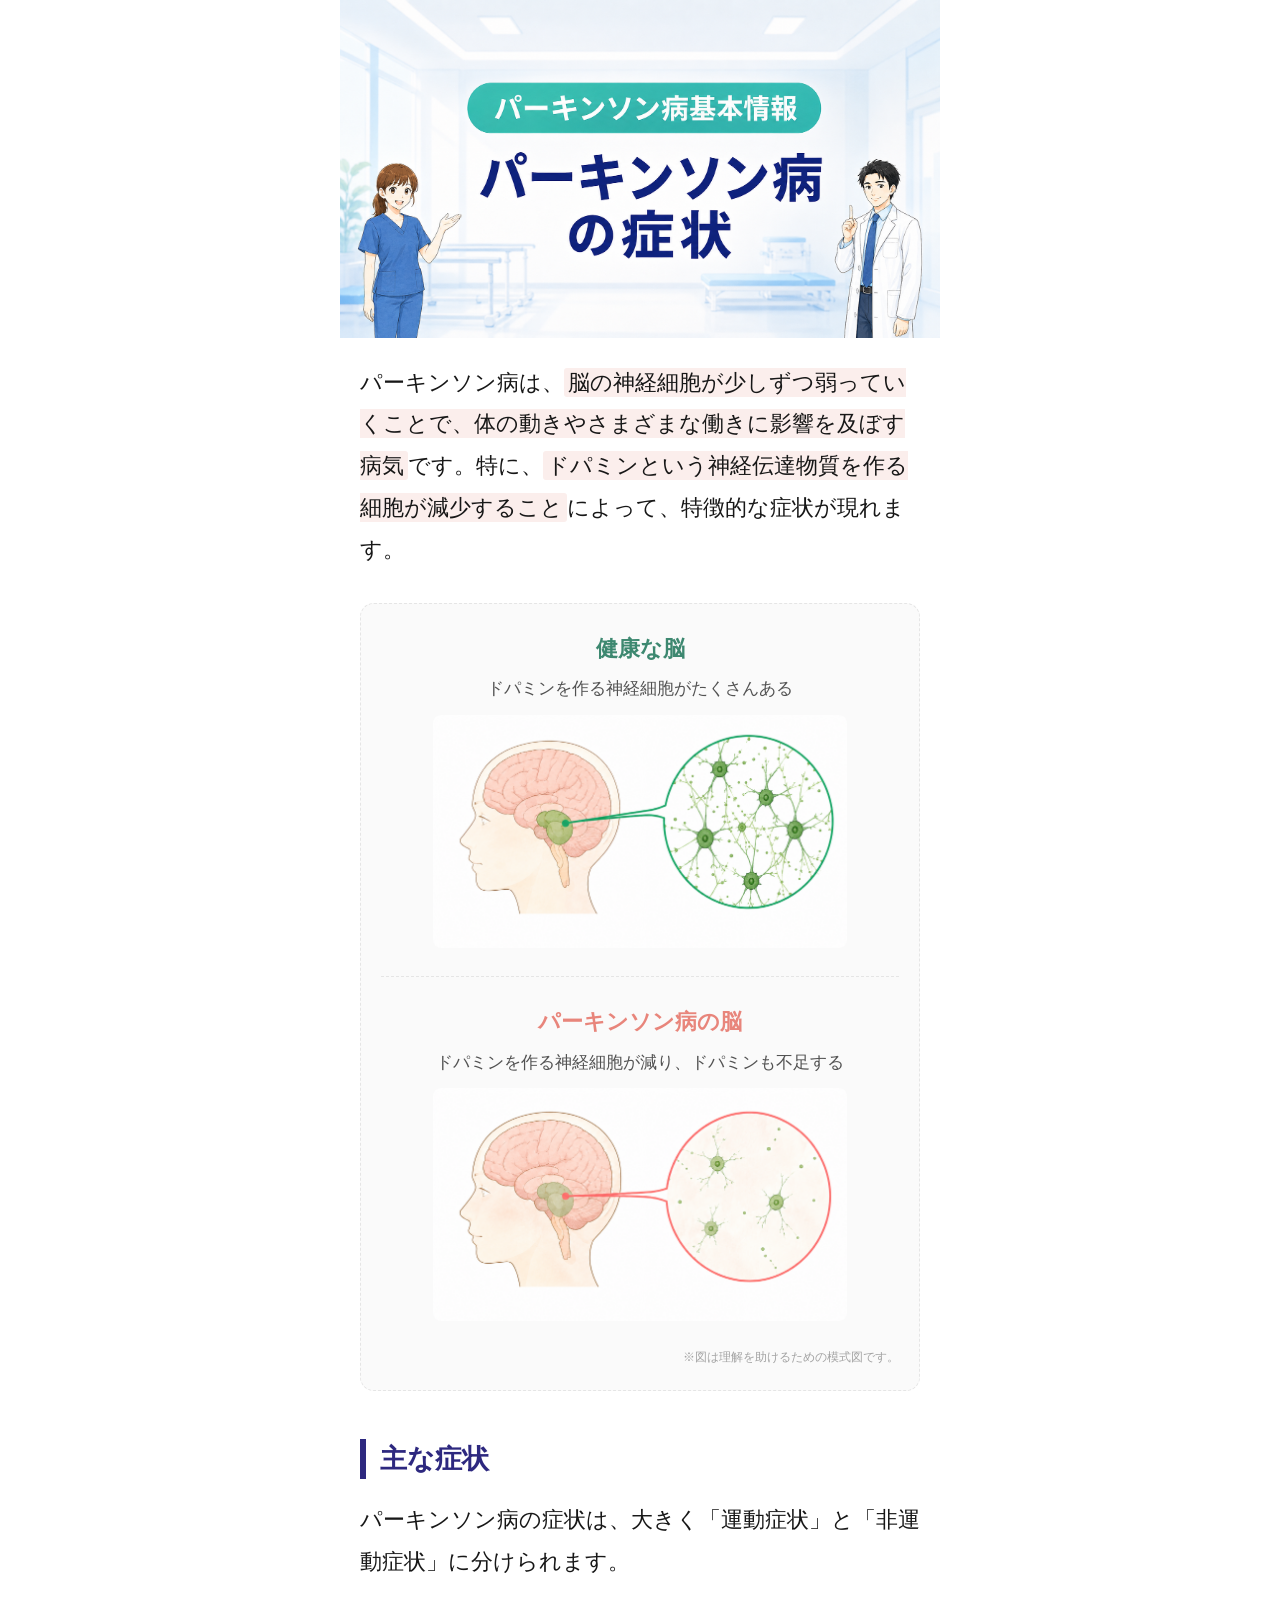
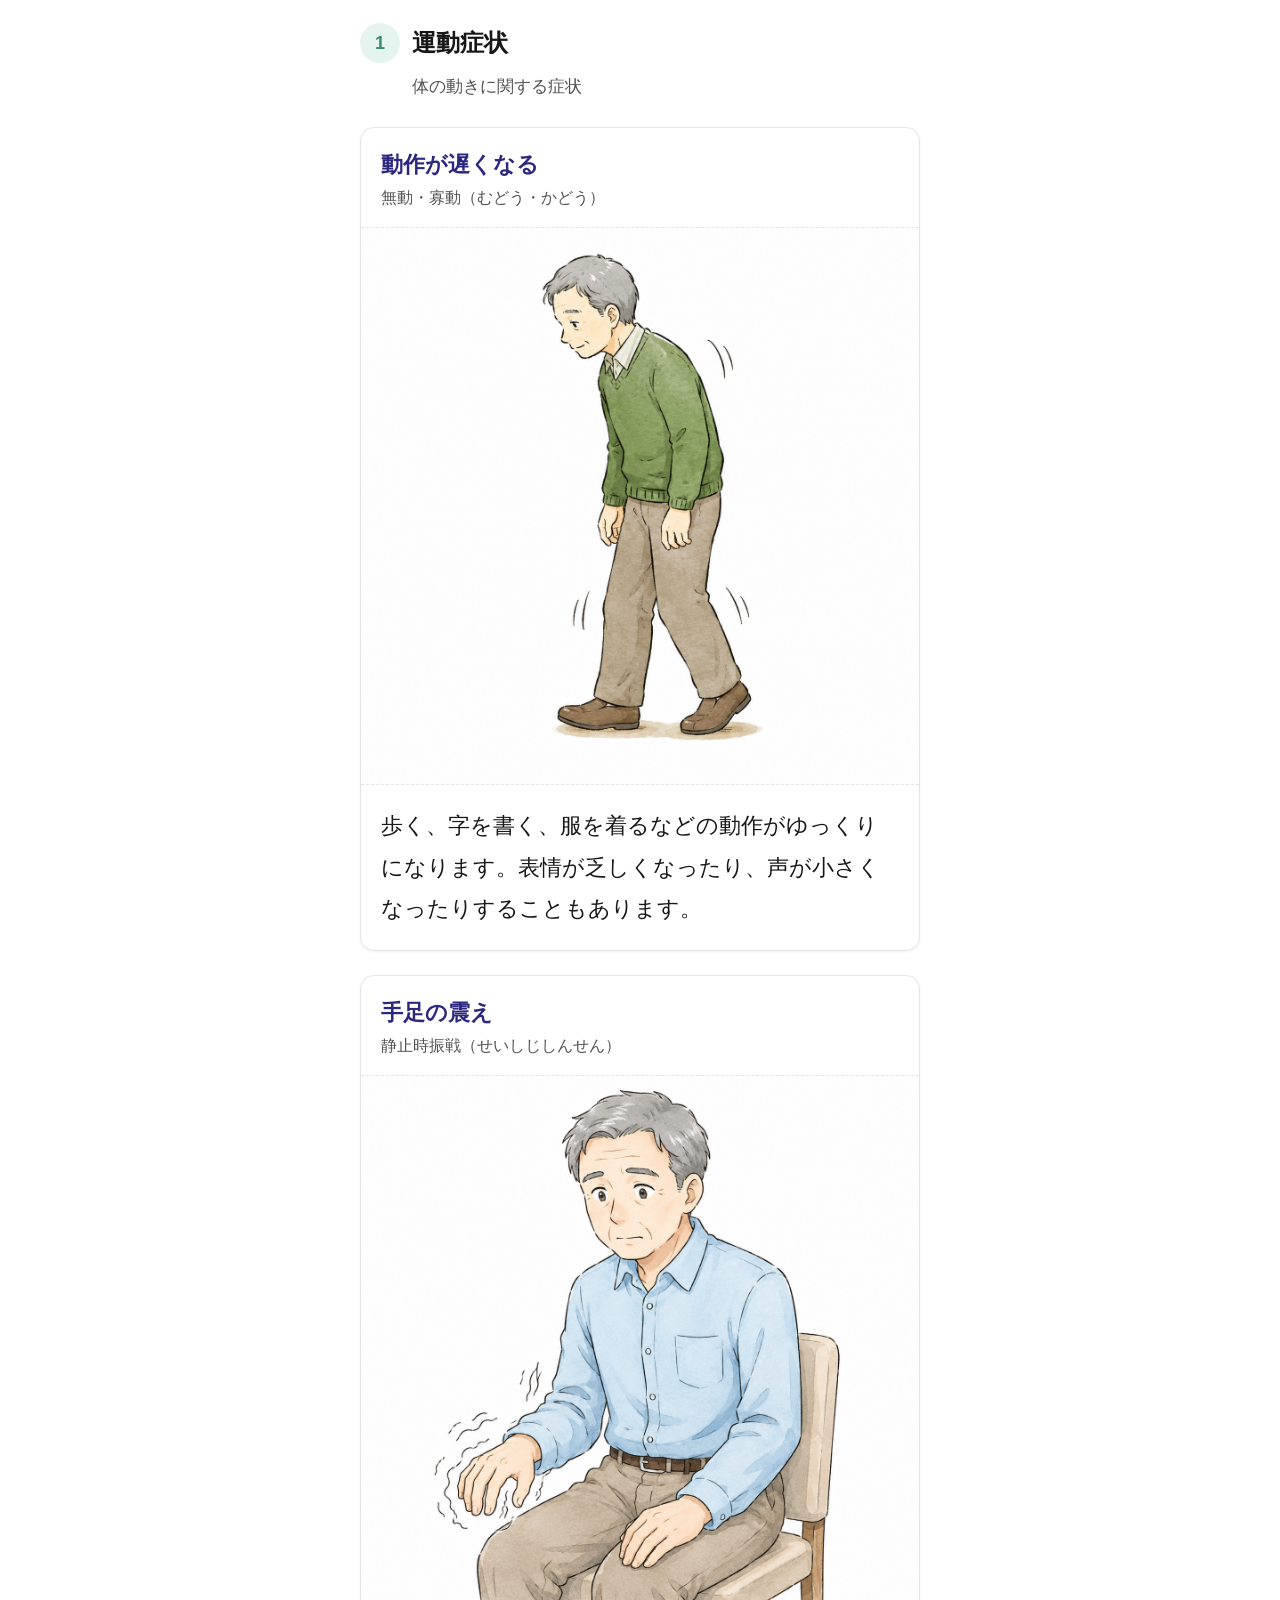
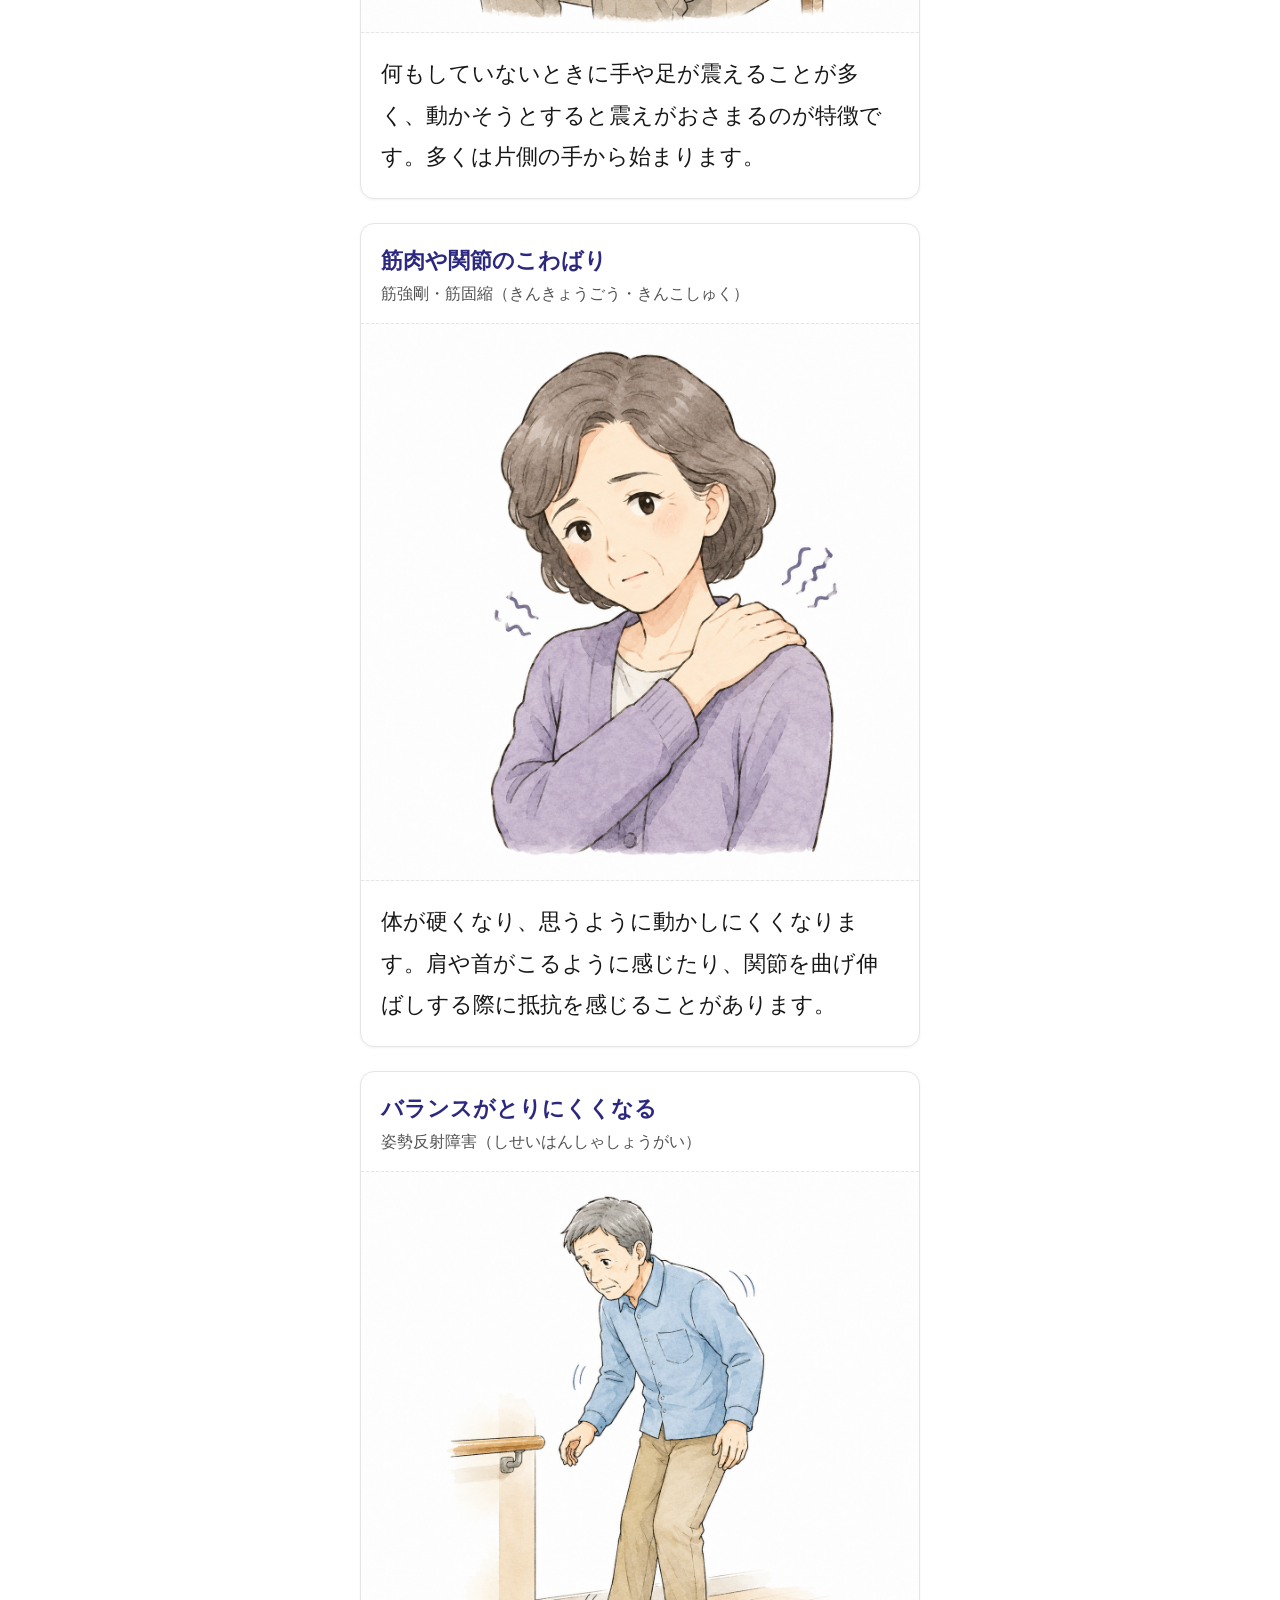
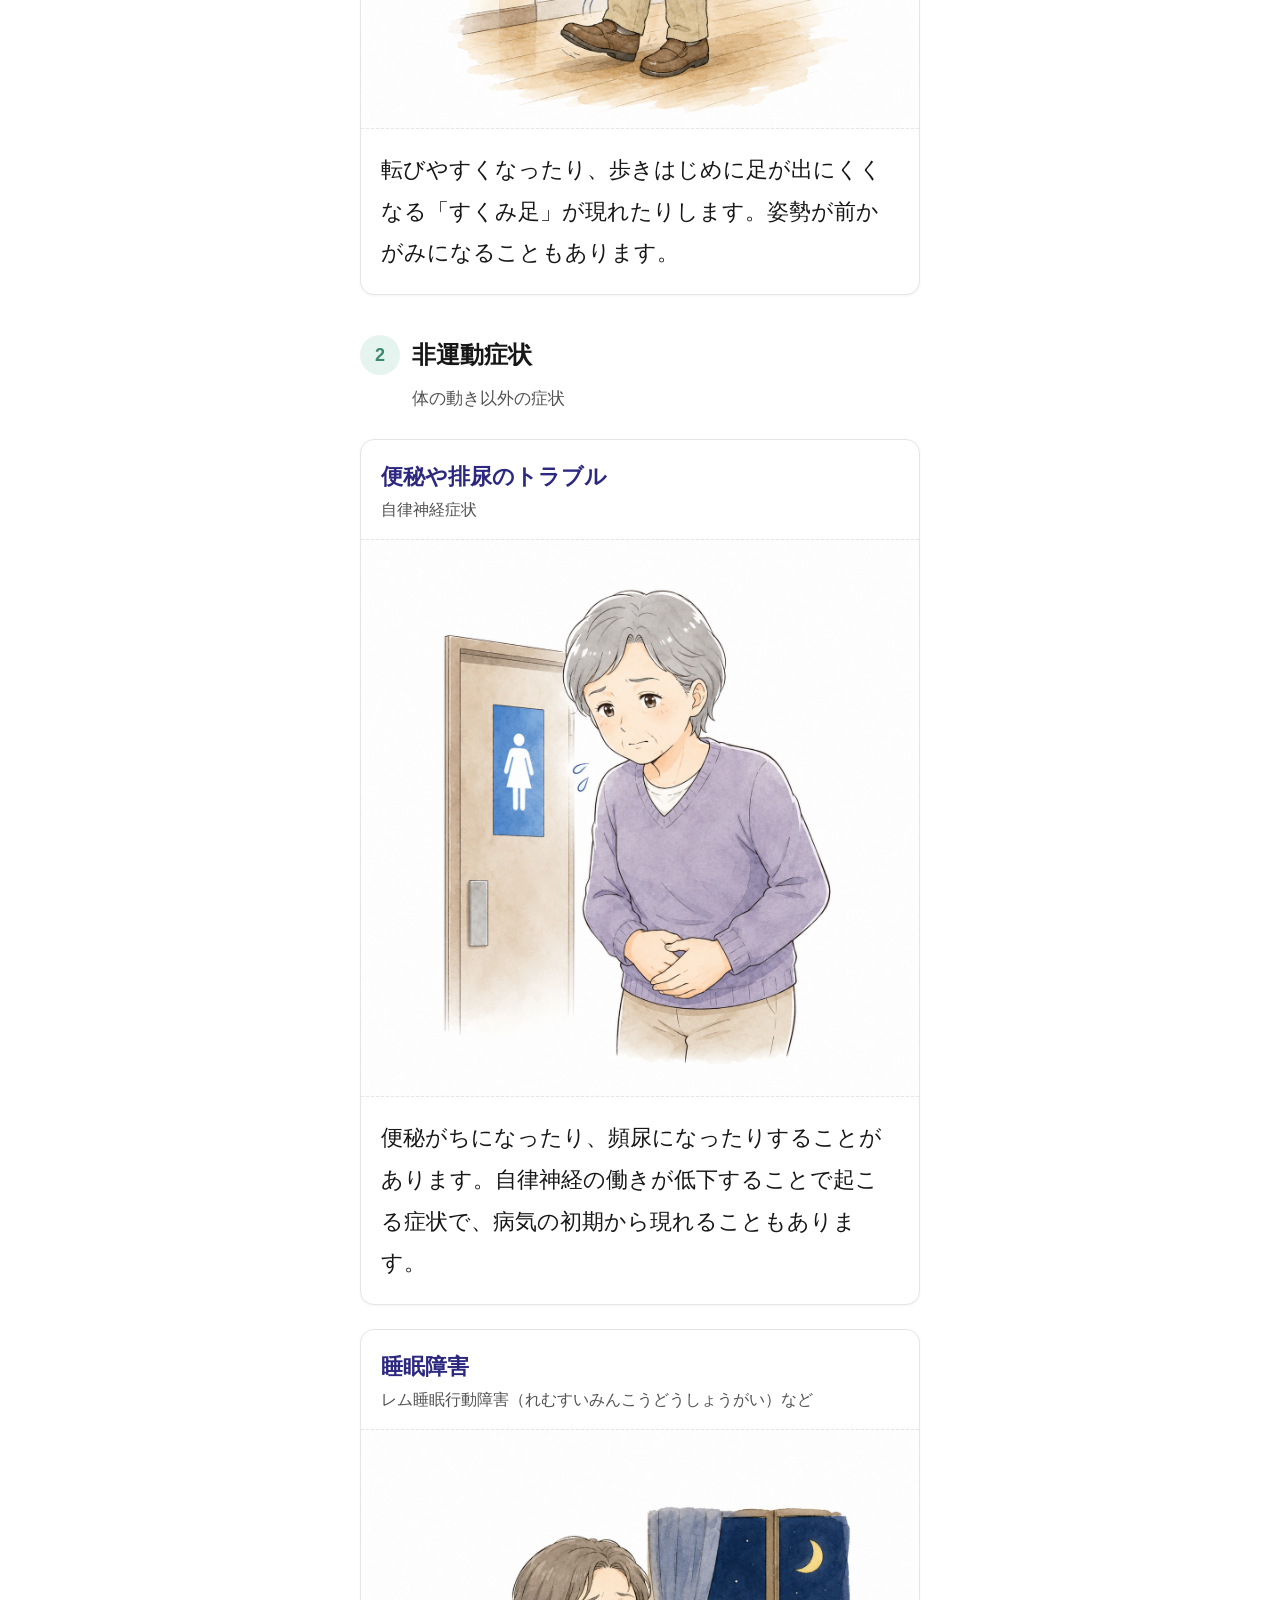
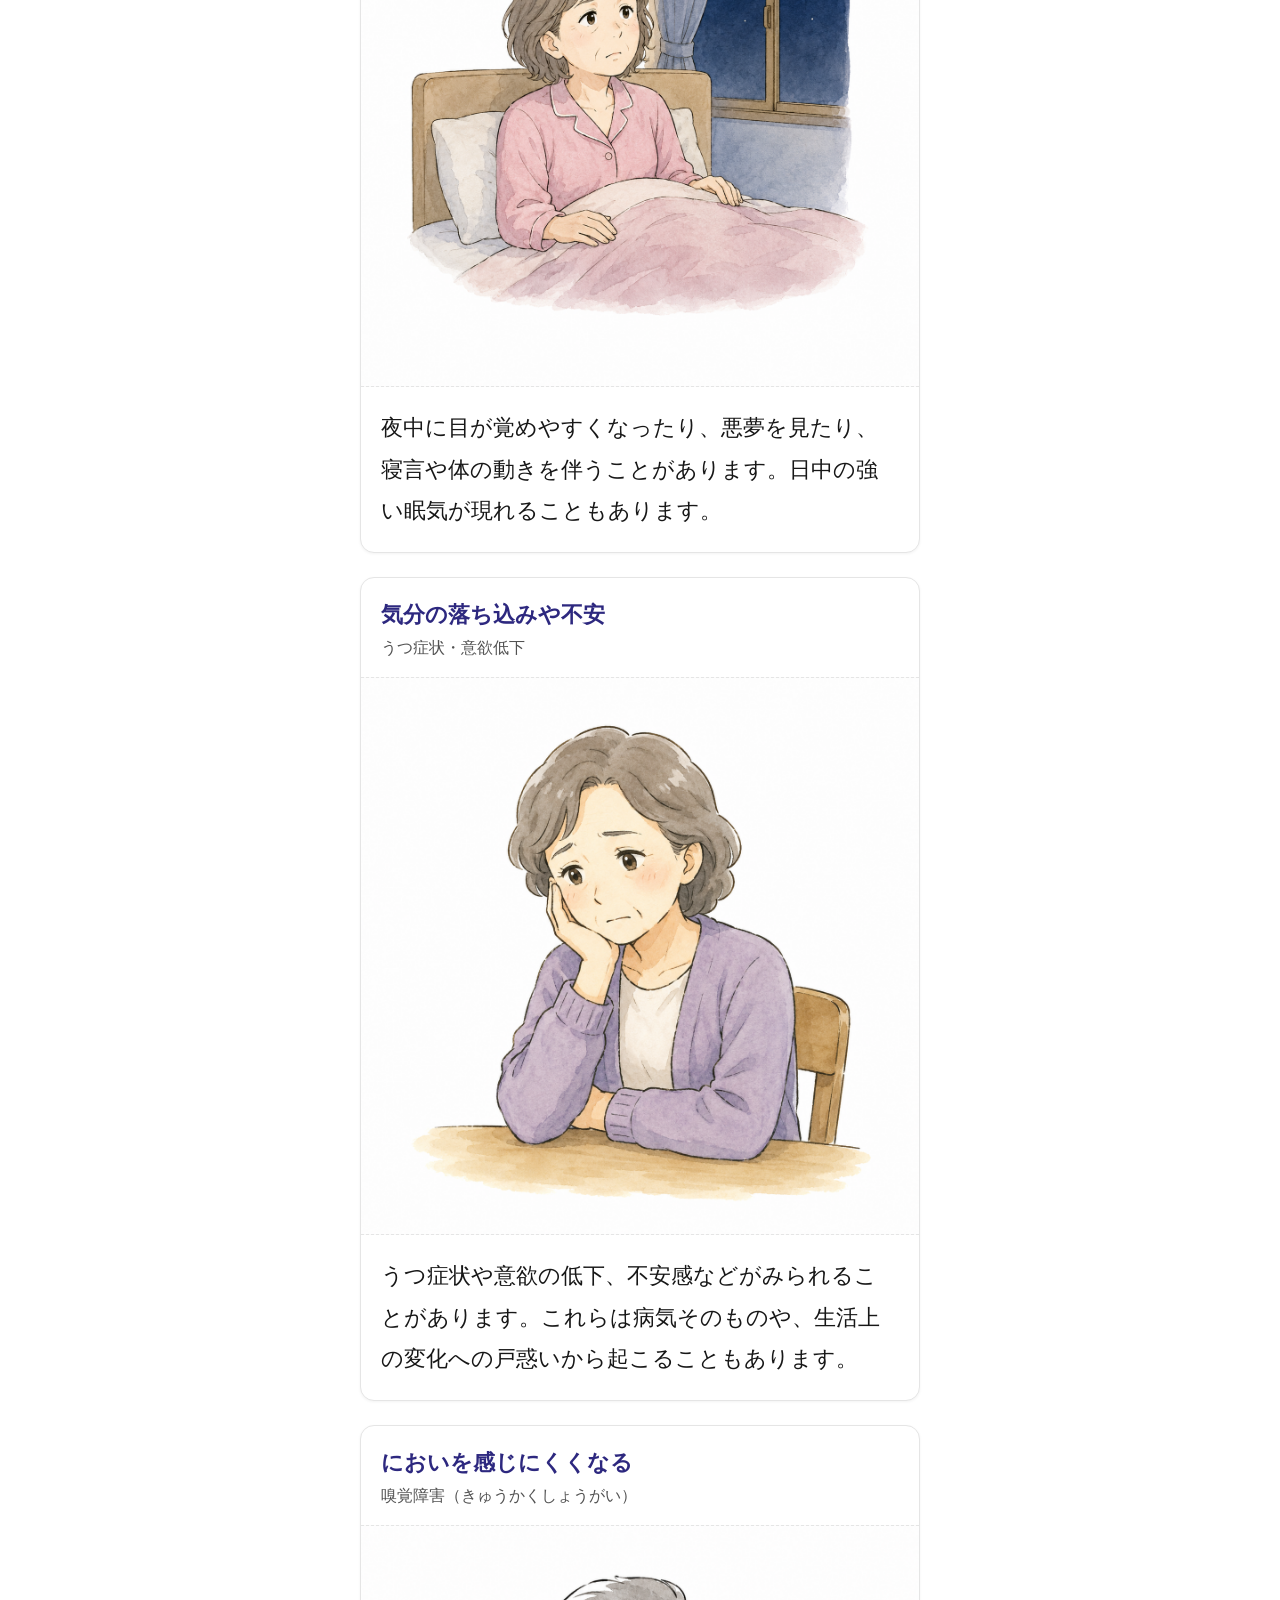
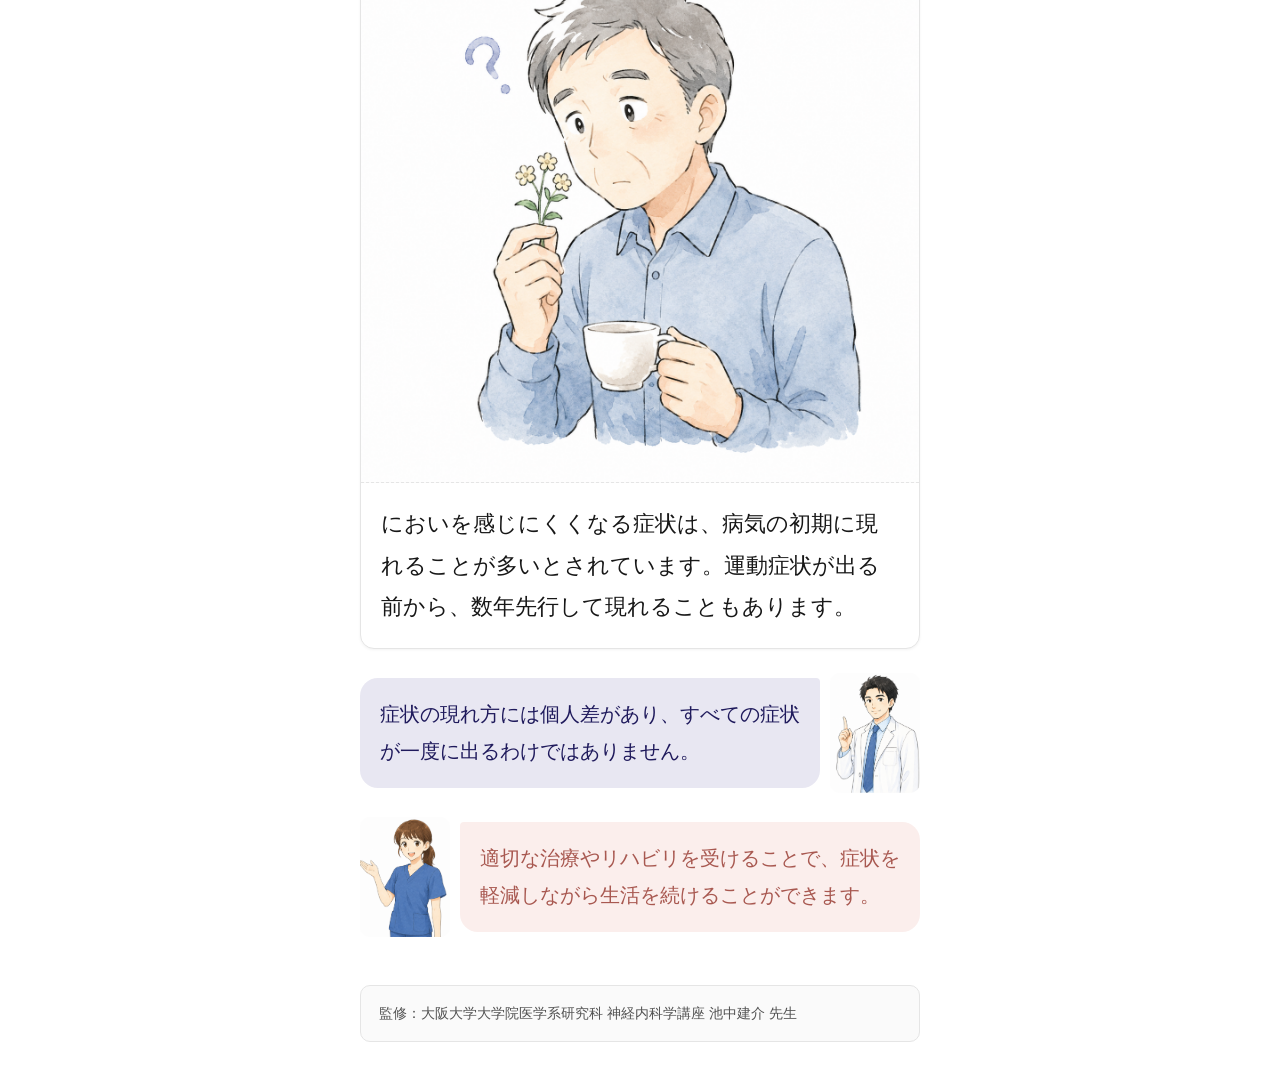
==== index.html @ 2e651377 "パーキンソン病の主な症状 記事ページ初版 Co-Authored-By: Claude Opus 4.6 <noreply@anthropic.com>" ====
<!DOCTYPE html>
<html lang="ja">
<head>
  <meta charset="UTF-8">
  <meta name="viewport" content="width=device-width, initial-scale=1.0">
  <title>パーキンソン病の主な症状</title>
  <link rel="stylesheet" href="css/article.css">
</head>
<body>
  <main class="article-container">

    <!-- ① ヒーローエリア（画像） -->
    <header>
      <div class="hero-image">
        <img src="images/hero_title.png" alt="パーキンソン病の主な症状 — ハルカ(理学療法士)と先生(専門医)が解説します">
      </div>
      <h1 class="sr-only">パーキンソン病の主な症状</h1>
    </header>

    <!-- ③ 本文:病気の概要 -->
    <section aria-label="病気の概要">
      <p class="body-text">
        パーキンソン病は、<span class="highlight">脳の神経細胞が少しずつ弱っていくことで、体の動きやさまざまな働きに影響を及ぼす病気</span>です。特に、<span class="highlight">ドパミンという神経伝達物質を作る細胞が減少すること</span>によって、特徴的な症状が現れます。
      </p>
    </section>

    <!-- ④ 図解:脳とドパミン -->
    <section aria-label="脳とドパミンの図解">
      <div class="figure-card">
        <div class="figure-item">
          <p class="figure-label figure-label--healthy">健康な脳</p>
          <p class="figure-description">ドパミンを作る神経細胞がたくさんある</p>
          <img src="images/fig_brain_healthy.png" alt="健康な脳の図解：ドパミンを作る神経細胞がたくさんある">
        </div>
        <hr class="figure-divider">
        <div class="figure-item">
          <p class="figure-label figure-label--pd">パーキンソン病の脳</p>
          <p class="figure-description">ドパミンを作る神経細胞が減り、ドパミンも不足する</p>
          <img src="images/fig_brain_pd.png" alt="パーキンソン病の脳の図解：ドパミンを作る神経細胞が減り、ドパミンも不足する">
        </div>
        <p class="figure-note">※図は理解を助けるための模式図です。</p>
      </div>
    </section>

    <!-- ⑤ 中見出し:主な症状 -->
    <section aria-label="主な症状の説明">
      <h2 class="section-heading">主な症状</h2>
      <p class="lead-text">パーキンソン病の症状は、大きく「運動症状」と「非運動症状」に分けられます。</p>

      <!-- ⑥ カテゴリ1:運動症状 -->
      <div class="category-header">
        <span class="category-badge">1</span>
        <h3>運動症状</h3>
      </div>
      <p class="category-subtitle">体の動きに関する症状</p>

      <!-- ⑦ 動作が遅くなる -->
      <div class="symptom-card">
        <div class="symptom-header">
          <h4>動作が遅くなる</h4>
          <p class="medical-term">無動・寡動（むどう・かどう）</p>
        </div>
        <div class="symptom-illust">
          <img src="images/symptom_01_bradykinesia.png" alt="動作が遅くなる症状のイメージ">
        </div>
        <div class="symptom-body">
          <p class="description">歩く、字を書く、服を着るなどの動作がゆっくりになります。表情が乏しくなったり、声が小さくなったりすることもあります。</p>
        </div>
      </div>

      <!-- ⑧ 手足の震え -->
      <div class="symptom-card">
        <div class="symptom-header">
          <h4>手足の震え</h4>
          <p class="medical-term">静止時振戦（せいしじしんせん）</p>
        </div>
        <div class="symptom-illust">
          <img src="images/symptom_02_tremor.png" alt="手足の震えのイメージ">
        </div>
        <div class="symptom-body">
          <p class="description">何もしていないときに手や足が震えることが多く、動かそうとすると震えがおさまるのが特徴です。多くは片側の手から始まります。</p>
        </div>
      </div>

      <!-- ⑨ 筋肉や関節のこわばり -->
      <div class="symptom-card">
        <div class="symptom-header">
          <h4>筋肉や関節のこわばり</h4>
          <p class="medical-term">筋強剛・筋固縮（きんきょうごう・きんこしゅく）</p>
        </div>
        <div class="symptom-illust">
          <img src="images/symptom_03_rigidity.png" alt="筋肉や関節のこわばりのイメージ">
        </div>
        <div class="symptom-body">
          <p class="description">体が硬くなり、思うように動かしにくくなります。肩や首がこるように感じたり、関節を曲げ伸ばしする際に抵抗を感じることがあります。</p>
        </div>
      </div>

      <!-- ⑩ バランスがとりにくくなる -->
      <div class="symptom-card">
        <div class="symptom-header">
          <h4>バランスがとりにくくなる</h4>
          <p class="medical-term">姿勢反射障害（しせいはんしゃしょうがい）</p>
        </div>
        <div class="symptom-illust">
          <img src="images/symptom_04_balance.png" alt="バランスがとりにくくなる症状のイメージ">
        </div>
        <div class="symptom-body">
          <p class="description">転びやすくなったり、歩きはじめに足が出にくくなる「すくみ足」が現れたりします。姿勢が前かがみになることもあります。</p>
        </div>
      </div>

      <!-- ⑪ カテゴリ2:非運動症状 -->
      <div class="category-header">
        <span class="category-badge">2</span>
        <h3>非運動症状</h3>
      </div>
      <p class="category-subtitle">体の動き以外の症状</p>

      <!-- ⑫ 便秘や排尿のトラブル -->
      <div class="symptom-card">
        <div class="symptom-header">
          <h4>便秘や排尿のトラブル</h4>
          <p class="medical-term">自律神経症状</p>
        </div>
        <div class="symptom-illust">
          <img src="images/symptom_05_autonomic.png" alt="便秘や排尿のトラブルのイメージ">
        </div>
        <div class="symptom-body">
          <p class="description">便秘がちになったり、頻尿になったりすることがあります。自律神経の働きが低下することで起こる症状で、病気の初期から現れることもあります。</p>
        </div>
      </div>

      <!-- ⑬ 睡眠障害 -->
      <div class="symptom-card">
        <div class="symptom-header">
          <h4>睡眠障害</h4>
          <p class="medical-term">レム睡眠行動障害（れむすいみんこうどうしょうがい）など</p>
        </div>
        <div class="symptom-illust">
          <img src="images/symptom_06_sleep.png" alt="睡眠障害のイメージ">
        </div>
        <div class="symptom-body">
          <p class="description">夜中に目が覚めやすくなったり、悪夢を見たり、寝言や体の動きを伴うことがあります。日中の強い眠気が現れることもあります。</p>
        </div>
      </div>

      <!-- ⑭ 気分の落ち込みや不安 -->
      <div class="symptom-card">
        <div class="symptom-header">
          <h4>気分の落ち込みや不安</h4>
          <p class="medical-term">うつ症状・意欲低下</p>
        </div>
        <div class="symptom-illust">
          <img src="images/symptom_07_mood.png" alt="気分の落ち込みや不安のイメージ">
        </div>
        <div class="symptom-body">
          <p class="description">うつ症状や意欲の低下、不安感などがみられることがあります。これらは病気そのものや、生活上の変化への戸惑いから起こることもあります。</p>
        </div>
      </div>

      <!-- ⑮ においを感じにくくなる -->
      <div class="symptom-card">
        <div class="symptom-header">
          <h4>においを感じにくくなる</h4>
          <p class="medical-term">嗅覚障害（きゅうかくしょうがい）</p>
        </div>
        <div class="symptom-illust">
          <img src="images/symptom_08_smell.png" alt="においを感じにくくなる症状のイメージ">
        </div>
        <div class="symptom-body">
          <p class="description">においを感じにくくなる症状は、病気の初期に現れることが多いとされています。運動症状が出る前から、数年先行して現れることもあります。</p>
        </div>
      </div>
    </section>

    <!-- ⑯ クロージング会話 -->
    <section aria-label="クロージング会話">
      <div class="balloon-wrapper right">
        <div class="balloon-icon">
          <img src="images/char_sensei.png" alt="先生(専門医)">
        </div>
        <div class="balloon-body">
          症状の現れ方には個人差があり、すべての症状が一度に出るわけではありません。
        </div>
      </div>

      <div class="balloon-wrapper left">
        <div class="balloon-icon">
          <img src="images/char_haruka.png" alt="ハルカ(理学療法士)">
        </div>
        <div class="balloon-body">
          適切な治療やリハビリを受けることで、症状を軽減しながら生活を続けることができます。
        </div>
      </div>
    </section>

    <!-- ⑰ 監修者情報 -->
    <footer>
      <div class="supervisor-box">
        <p>監修：大阪大学大学院医学系研究科 神経内科学講座 池中建介 先生</p>
      </div>
    </footer>

  </main>
</body>
</html>
---- css/article.css ----
/* ==============================
   パーキンソン病 記事共通CSS
   ============================== */

/* --- リセット & ベース --- */
*, *::before, *::after {
  box-sizing: border-box;
  margin: 0;
  padding: 0;
}

html {
  font-size: 16px;
  -webkit-text-size-adjust: 100%;
}

body {
  font-family: "Hiragino Kaku Gothic ProN", "ヒラギノ角ゴ ProN W3",
               "Noto Sans JP", "メイリオ", Meiryo, sans-serif;
  color: #171717;
  background-color: #FFFFFF;
  line-height: 1.9;
  -webkit-font-smoothing: antialiased;
}

img {
  max-width: 100%;
  height: auto;
  display: block;
}

/* --- コンテナ --- */
.article-container {
  max-width: 600px;
  margin: 0 auto;
  padding: 0 20px;
}

/* --- ヒーロー画像 --- */
.hero-image {
  margin: 0 -20px;
}

.hero-image img {
  width: 100%;
  height: auto;
  display: block;
}

/* スクリーンリーダー用の非表示h1 */
.sr-only {
  position: absolute;
  width: 1px;
  height: 1px;
  padding: 0;
  margin: -1px;
  overflow: hidden;
  clip: rect(0, 0, 0, 0);
  white-space: nowrap;
  border: 0;
}

/* --- 記事タイトル (h1) --- */
.article-title {
  font-size: 32px;
  font-weight: 700;
  line-height: 1.4;
  color: #2D287F;
  text-align: center;
  padding: 48px 0 40px;
}

/* --- 中見出し (h2) --- */
.section-heading {
  font-size: 27px;
  font-weight: 600;
  line-height: 1.5;
  color: #2D287F;
  border-left: 6px solid #2D287F;
  padding-left: 14px;
  margin: 48px 0 20px;
}

/* --- カテゴリ見出し (h3) --- */
.category-header {
  display: flex;
  align-items: center;
  gap: 12px;
  margin: 40px 0 8px;
}

.category-badge {
  width: 40px;
  height: 40px;
  border-radius: 50%;
  background-color: #E6F4EF;
  color: #3D8870;
  font-size: 18px;
  font-weight: 700;
  display: flex;
  align-items: center;
  justify-content: center;
  flex-shrink: 0;
}

.category-header h3 {
  font-size: 24px;
  font-weight: 600;
  line-height: 1.5;
  color: #171717;
}

.category-subtitle {
  font-size: 17px;
  color: #525252;
  margin-bottom: 24px;
  padding-left: 52px;
}

/* --- 本文 --- */
.body-text {
  font-size: 22px;
  font-weight: 400;
  line-height: 1.9;
  color: #171717;
  margin: 24px 0;
}

.highlight {
  background-color: #FBEEEC;
  padding: 2px 4px;
  border-radius: 3px;
}

/* --- 吹き出し（縦長方形アイコン＋セリフ横並び） --- */
.balloon-wrapper {
  display: flex;
  align-items: center;
  gap: 10px;
  margin: 24px 0;
}

.balloon-wrapper.left {
  flex-direction: row;
}

.balloon-wrapper.right {
  flex-direction: row-reverse;
}

.balloon-icon {
  width: 90px;
  height: 120px;
  flex-shrink: 0;
  align-self: center;
  overflow: hidden;
  border-radius: 10px;
}

.balloon-icon img {
  width: 100%;
  height: 100%;
  object-fit: cover;
}

.balloon-body {
  flex: 1;
  padding: 18px 20px;
  font-size: 20px;
  font-weight: 400;
  line-height: 1.85;
  border-radius: 18px;
}

/* ハルカ(左寄せ) */
.balloon-wrapper.left .balloon-body {
  background-color: #FBEEEC;
  color: #A85850;
  border-top-left-radius: 4px;
}

/* 先生(右寄せ) */
.balloon-wrapper.right .balloon-body {
  background-color: #E8E7F2;
  color: #1F1A5C;
  border-top-right-radius: 4px;
}

/* --- 図解カード --- */
.figure-card {
  background-color: #FAFAFA;
  border: 1px dashed #E5E5E5;
  border-radius: 14px;
  padding: 24px 20px;
  margin: 32px 0;
}

.figure-item {
  text-align: center;
  margin-bottom: 28px;
}

.figure-item:last-child {
  margin-bottom: 0;
}

.figure-item img {
  max-width: 80%;
  margin: 12px auto 0;
  border-radius: 8px;
}

.figure-label {
  font-size: 22px;
  font-weight: 600;
  margin-bottom: 6px;
}

.figure-label--healthy {
  color: #3D8870;
}

.figure-label--pd {
  color: #E8857B;
}

.figure-description {
  font-size: 17px;
  color: #525252;
  line-height: 1.6;
}

.figure-divider {
  border: none;
  border-top: 1px dashed #E5E5E5;
  margin: 24px 0;
}

.figure-note {
  font-size: 12px;
  color: #A3A3A3;
  text-align: right;
  margin-top: 16px;
  line-height: 1.4;
}

/* --- 症状カード --- */
.symptom-card {
  background-color: #FFFFFF;
  border: 1px solid #E5E5E5;
  border-radius: 14px;
  overflow: hidden;
  margin: 24px 0;
  box-shadow: 0 1px 3px rgba(0, 0, 0, 0.05);
}

.symptom-header {
  padding: 20px 20px 16px;
}

.symptom-header h4 {
  font-size: 22px;
  font-weight: 600;
  line-height: 1.5;
  color: #2D287F;
  margin-bottom: 4px;
}

.medical-term {
  font-size: 16px;
  font-weight: 400;
  line-height: 1.6;
  color: #525252;
}

.symptom-illust {
  width: 100%;
  aspect-ratio: 1 / 1;
  background-color: #FAFAFA;
  display: flex;
  align-items: center;
  justify-content: center;
  border-top: 1px dashed #E5E5E5;
  border-bottom: 1px dashed #E5E5E5;
}

.symptom-illust img {
  width: 100%;
  height: 100%;
  object-fit: cover;
}

.symptom-body {
  padding: 20px;
}

.symptom-body .description {
  font-size: 22px;
  font-weight: 400;
  line-height: 1.9;
  color: #171717;
}

/* --- 説明文(h2下のリード) --- */
.lead-text {
  font-size: 22px;
  font-weight: 400;
  line-height: 1.9;
  color: #171717;
  margin: 0 0 24px;
}

/* --- 監修者情報 --- */
.supervisor-box {
  background-color: #FAFAFA;
  border: 1px solid #E5E5E5;
  border-radius: 10px;
  padding: 16px 18px;
  margin: 48px 0 40px;
}

.supervisor-box p {
  font-size: 14px;
  font-weight: 400;
  line-height: 1.6;
  color: #525252;
}
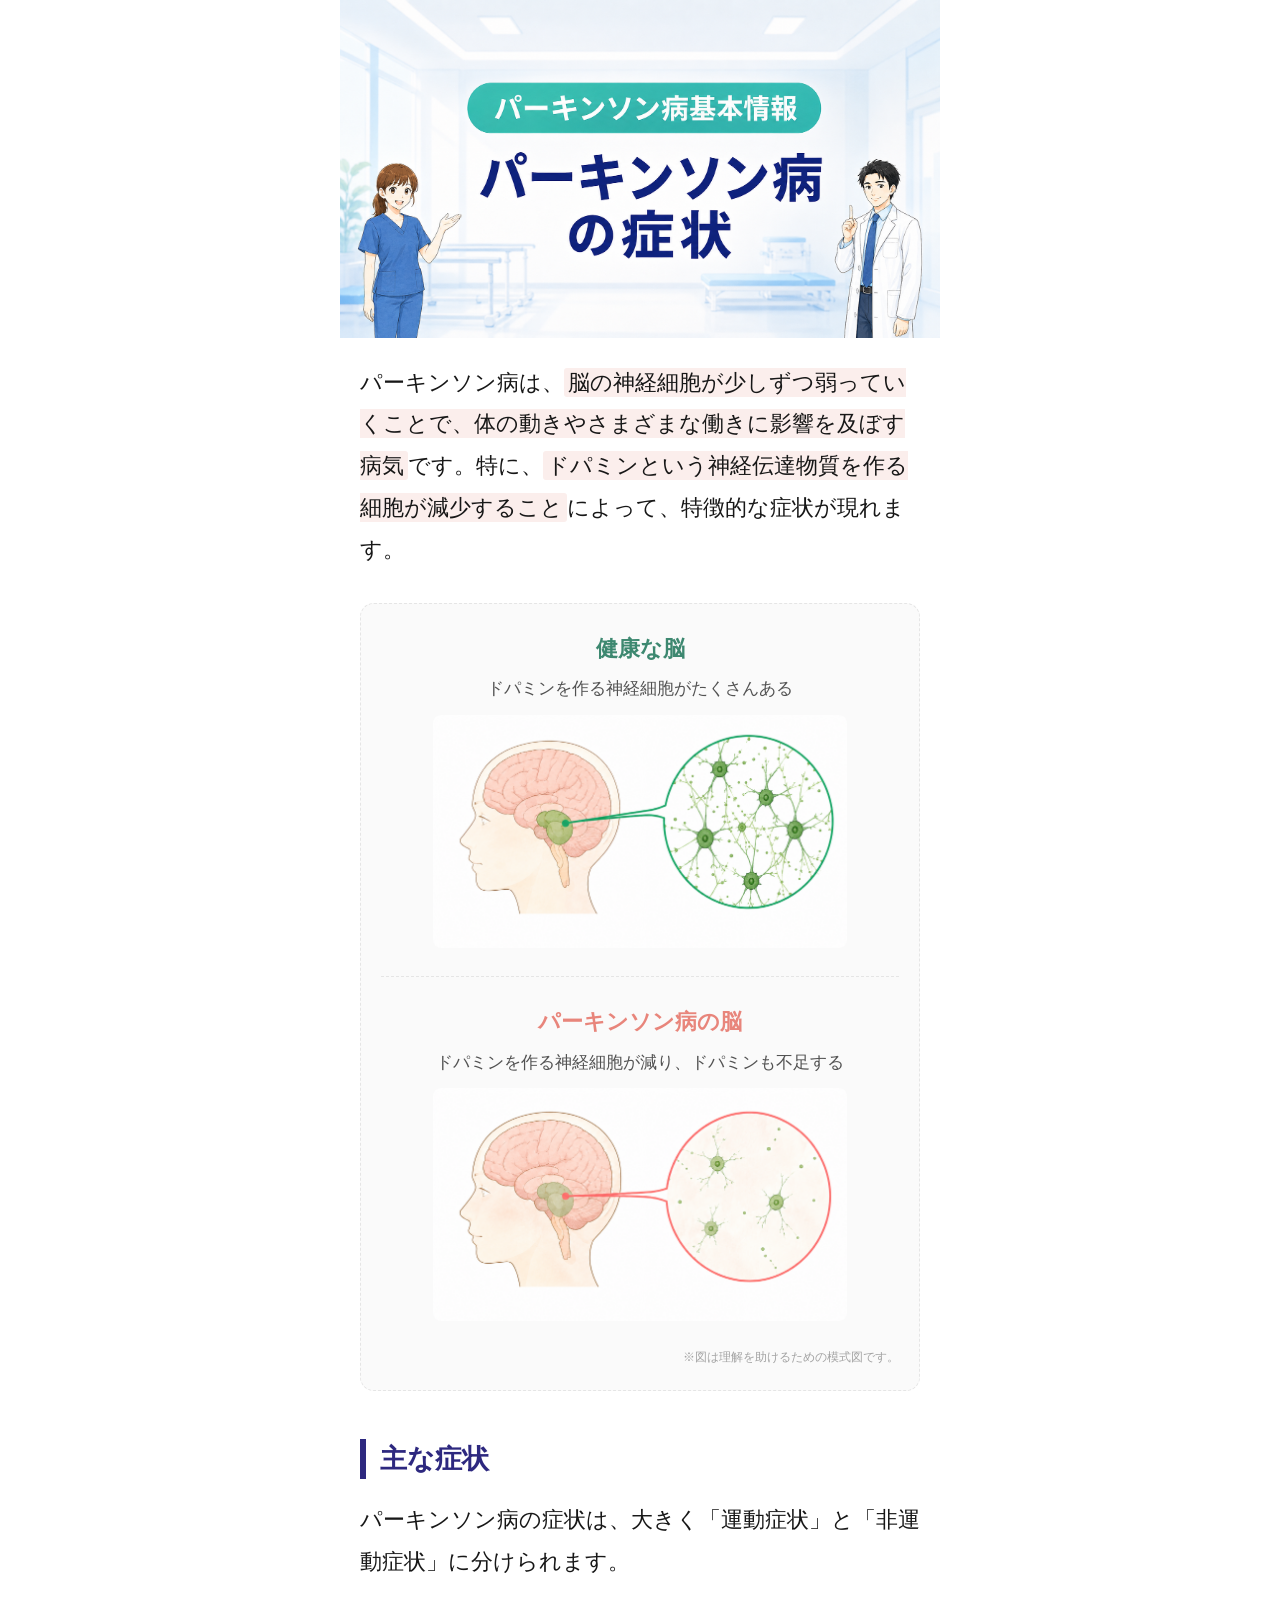
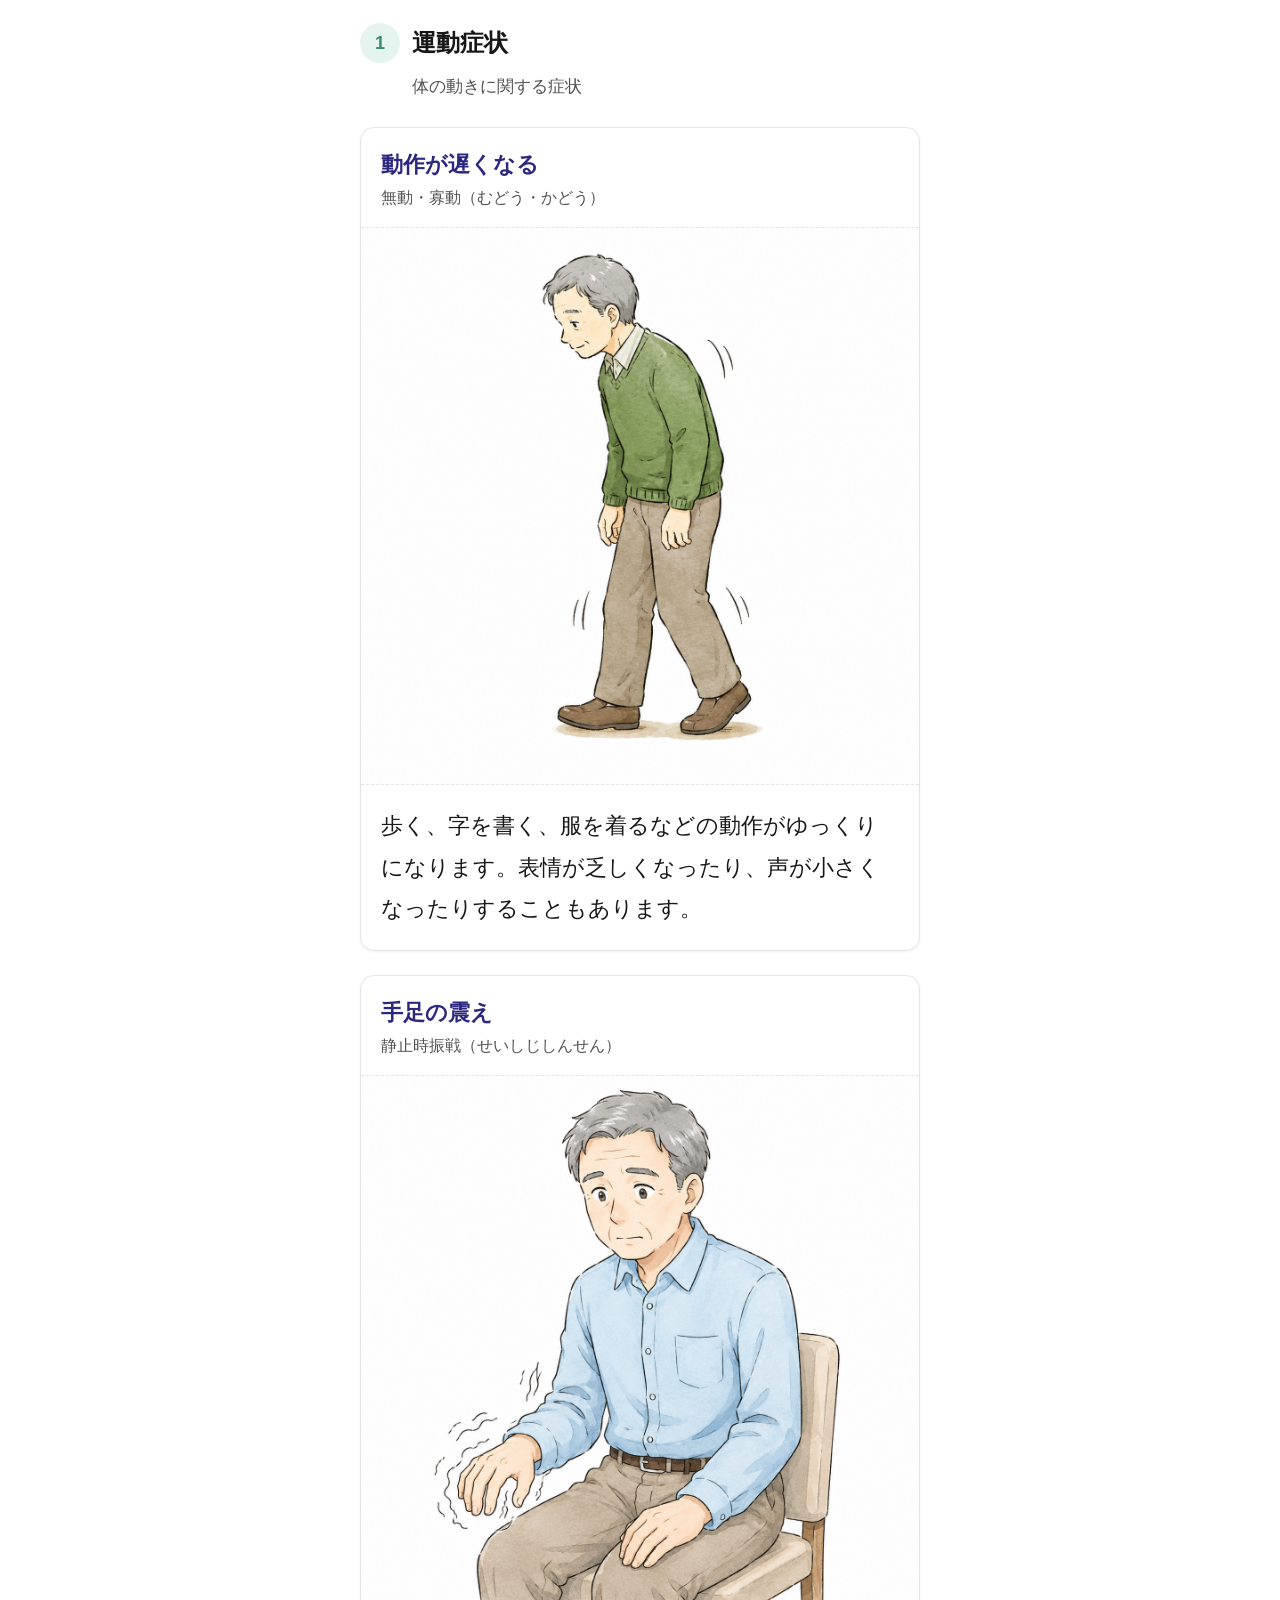
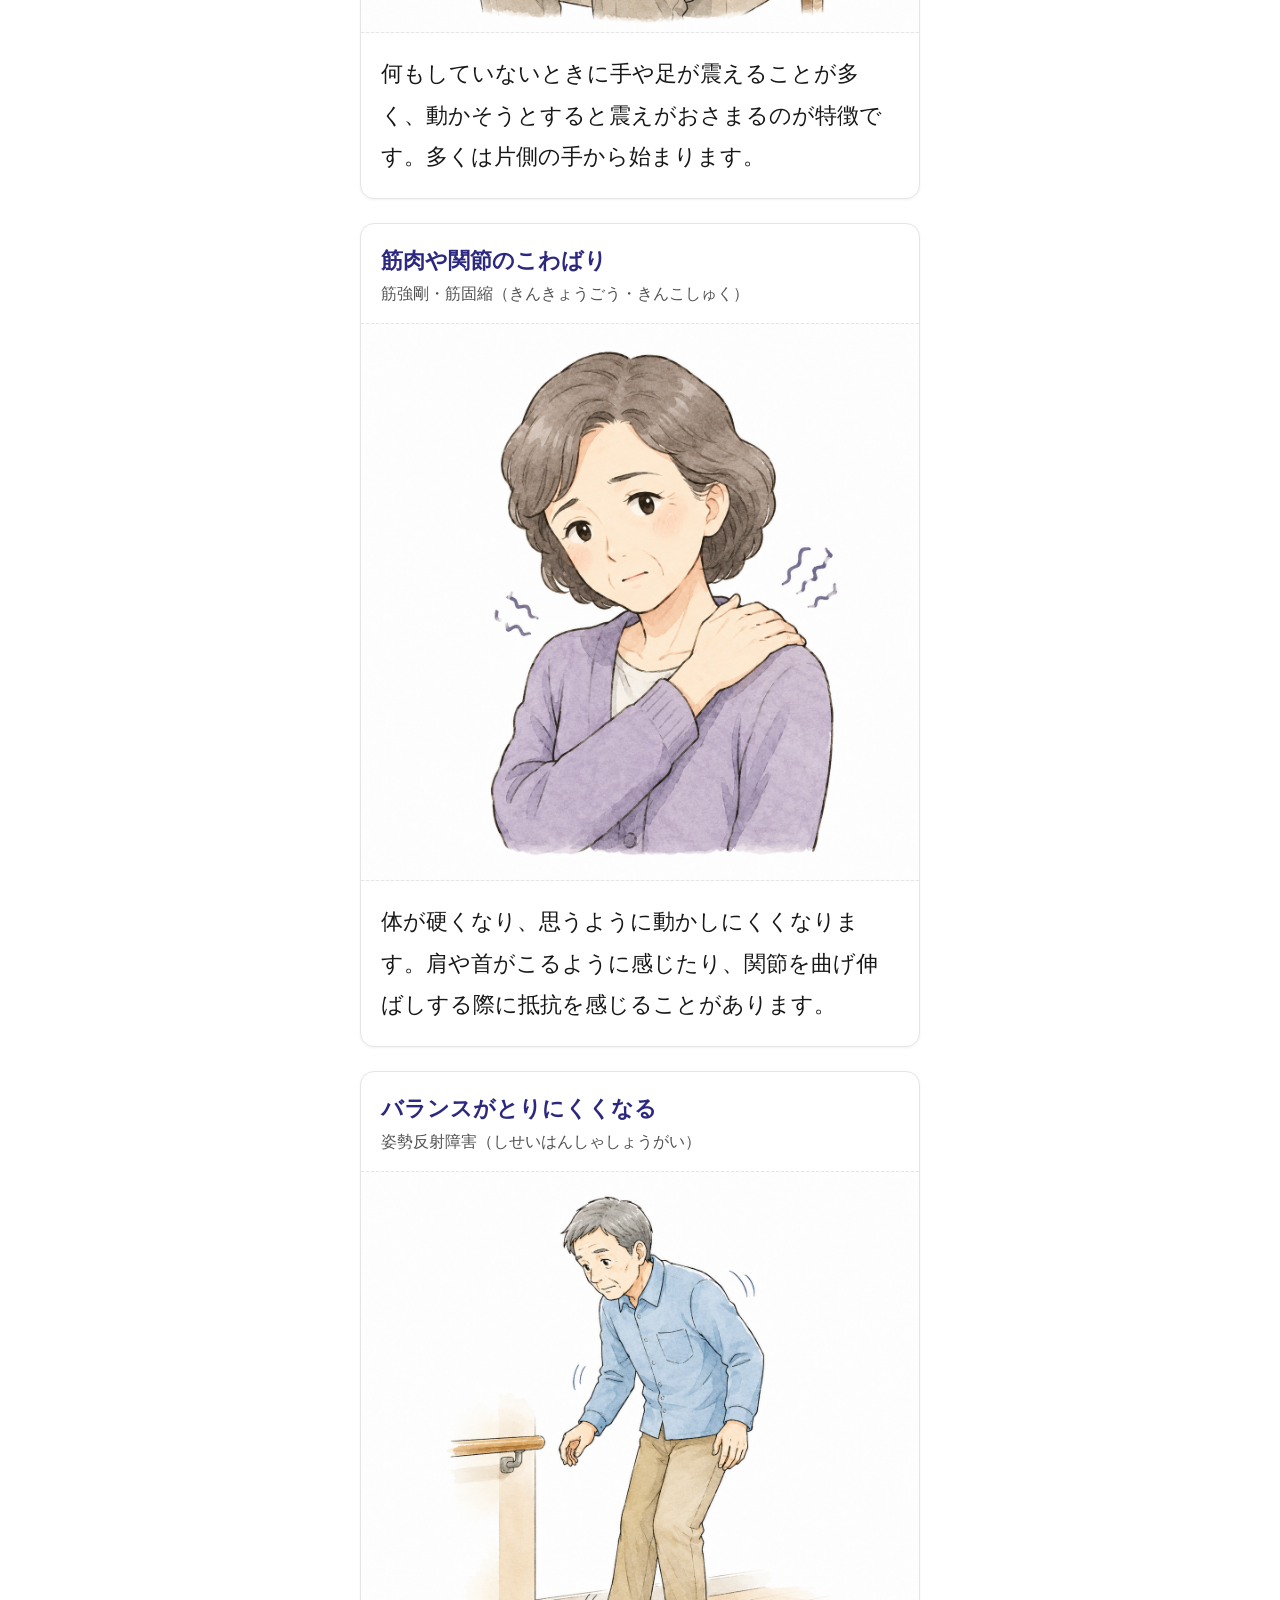
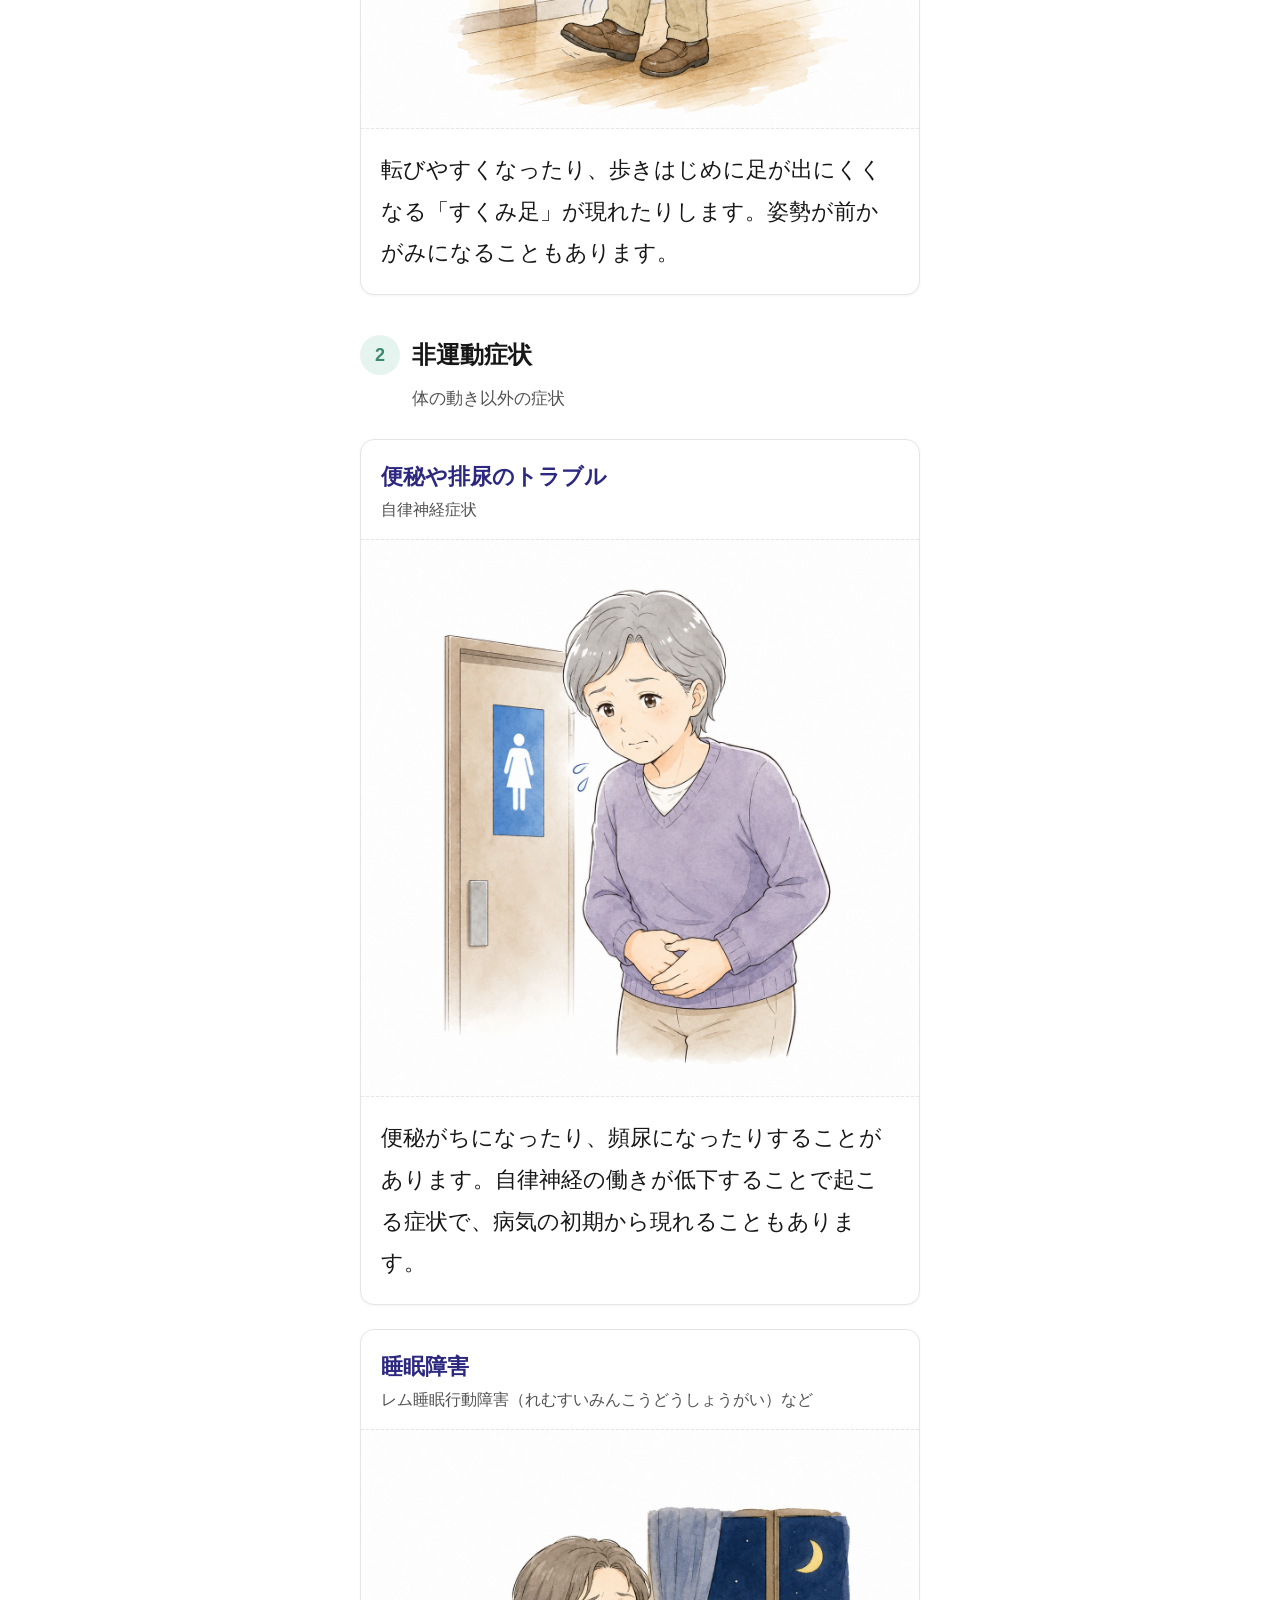
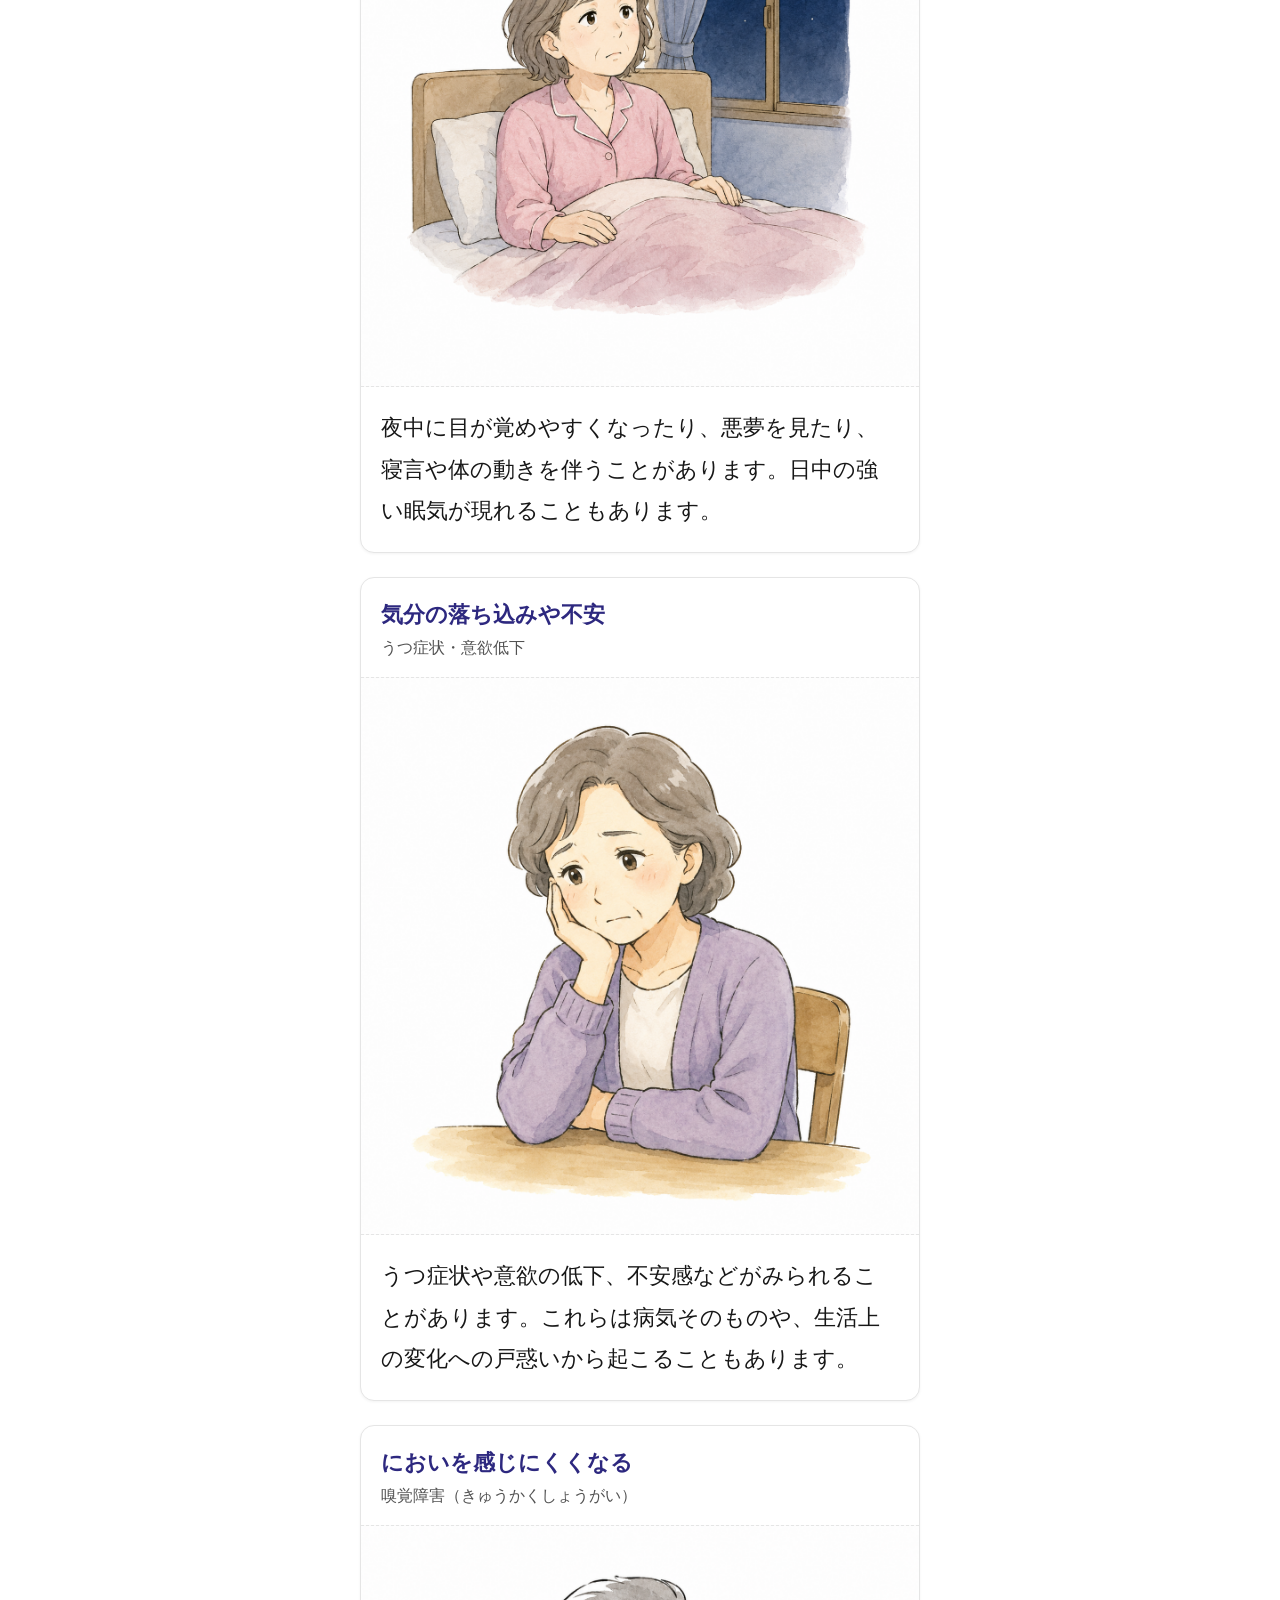
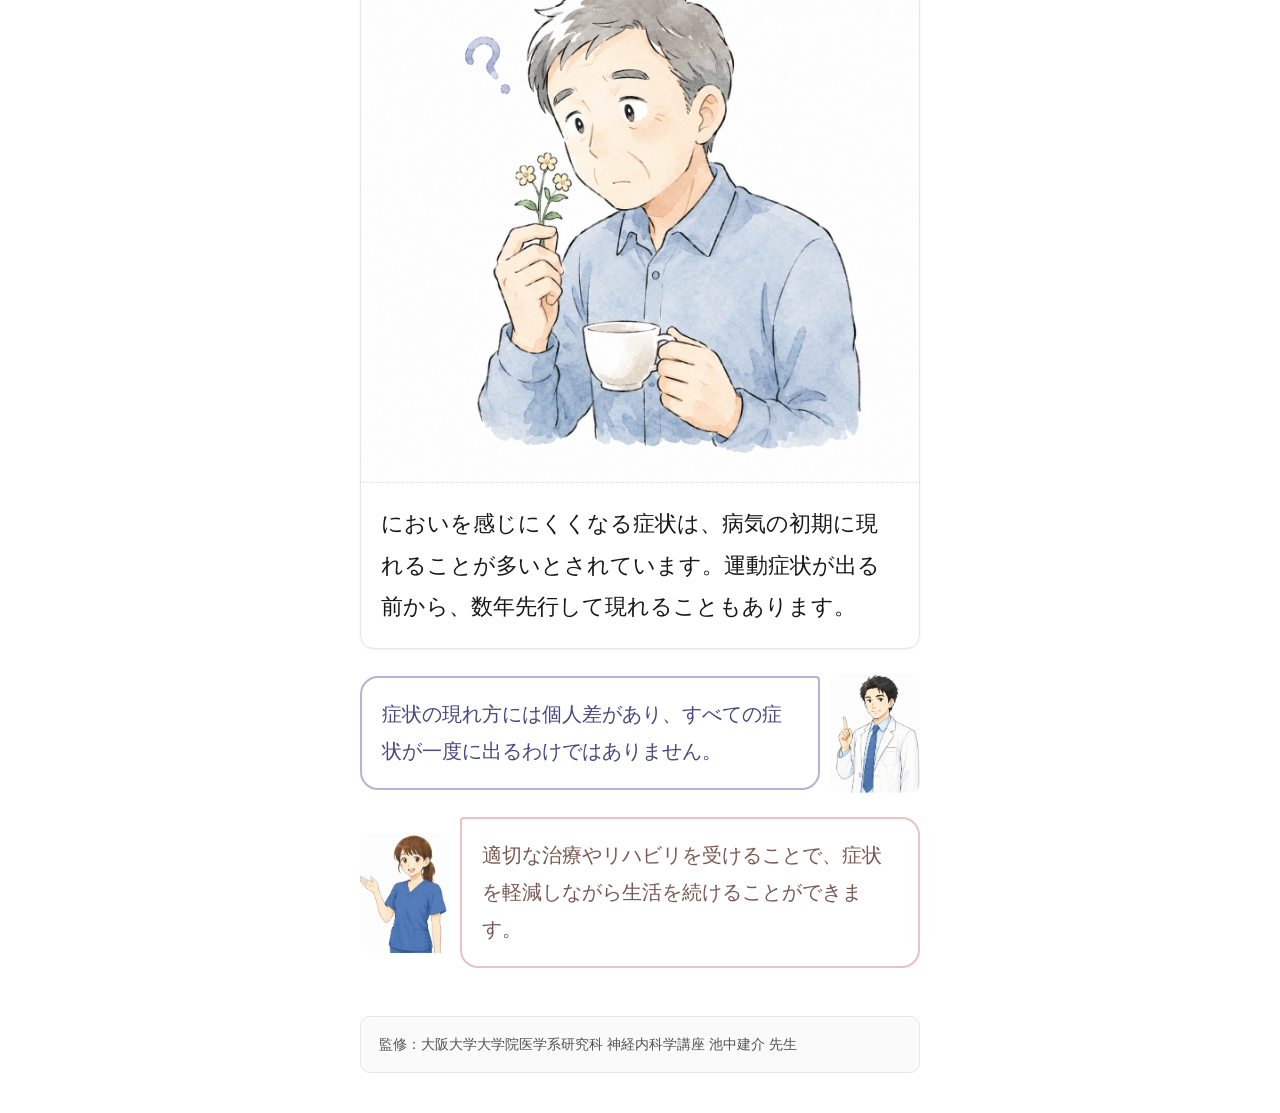
==== commit 5fef0641: "レイアウト改善: カード構造変更、クロージング枠線スタイル、脳図解テキスト上配置 Co-Authored-By: Claude Opus 4.6 <noreply@anthropic.com>" ====
--- a/index.html
+++ b/index.html
@@ -176,7 +176,7 @@
 
     <!-- ⑯ クロージング会話 -->
     <section aria-label="クロージング会話">
-      <div class="balloon-wrapper right">
+      <div class="balloon-wrapper right balloon-outline">
         <div class="balloon-icon">
           <img src="images/char_sensei.png" alt="先生(専門医)">
         </div>
@@ -185,7 +185,7 @@
         </div>
       </div>
 
-      <div class="balloon-wrapper left">
+      <div class="balloon-wrapper left balloon-outline">
         <div class="balloon-icon">
           <img src="images/char_haruka.png" alt="ハルカ(理学療法士)">
         </div>
--- a/css/article.css
+++ b/css/article.css
@@ -186,6 +186,19 @@
   border-top-right-radius: 4px;
 }
 
+/* クロージング（枠線スタイル） */
+.balloon-outline.left .balloon-body {
+  background-color: #FFFFFF;
+  color: #7A5852;
+  border: 2px solid #E8C3BF;
+}
+
+.balloon-outline.right .balloon-body {
+  background-color: #FFFFFF;
+  color: #4A4680;
+  border: 2px solid #B5B3D6;
+}
+
 /* --- 図解カード --- */
 .figure-card {
   background-color: #FAFAFA;
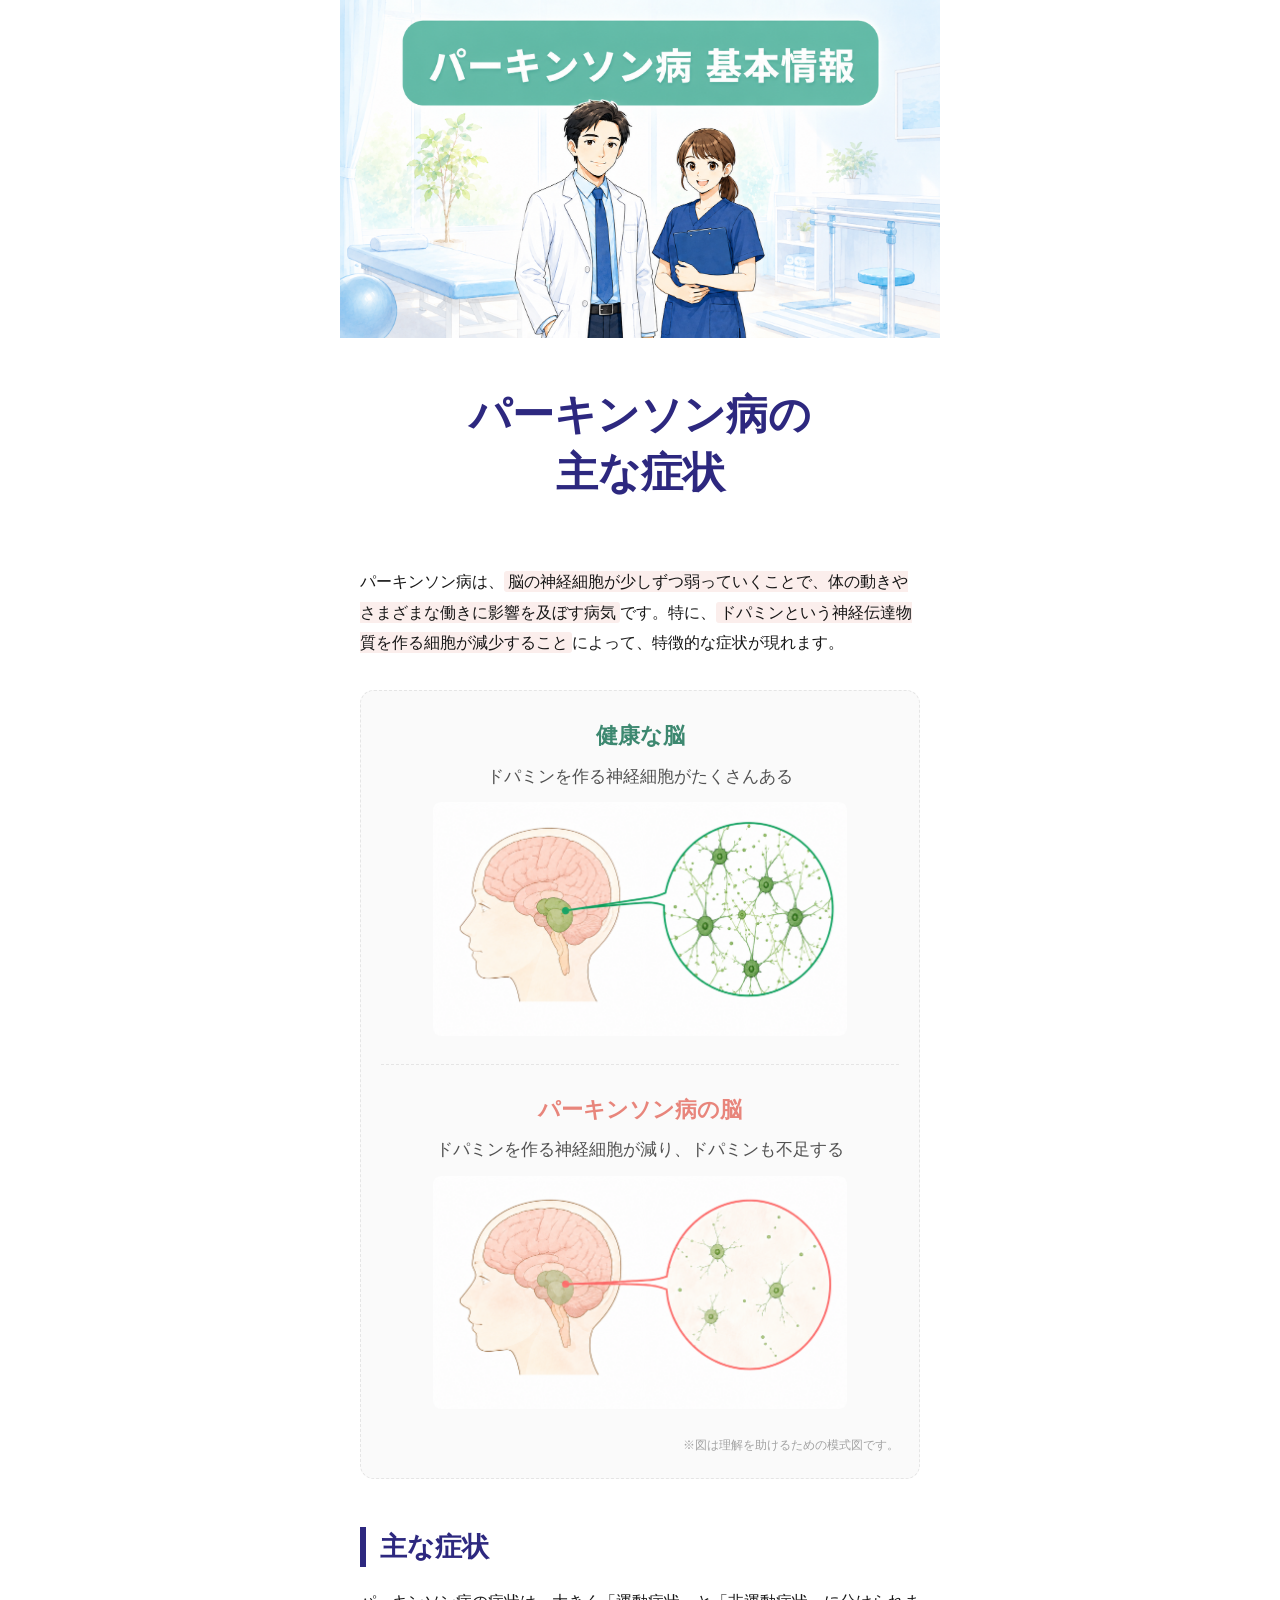
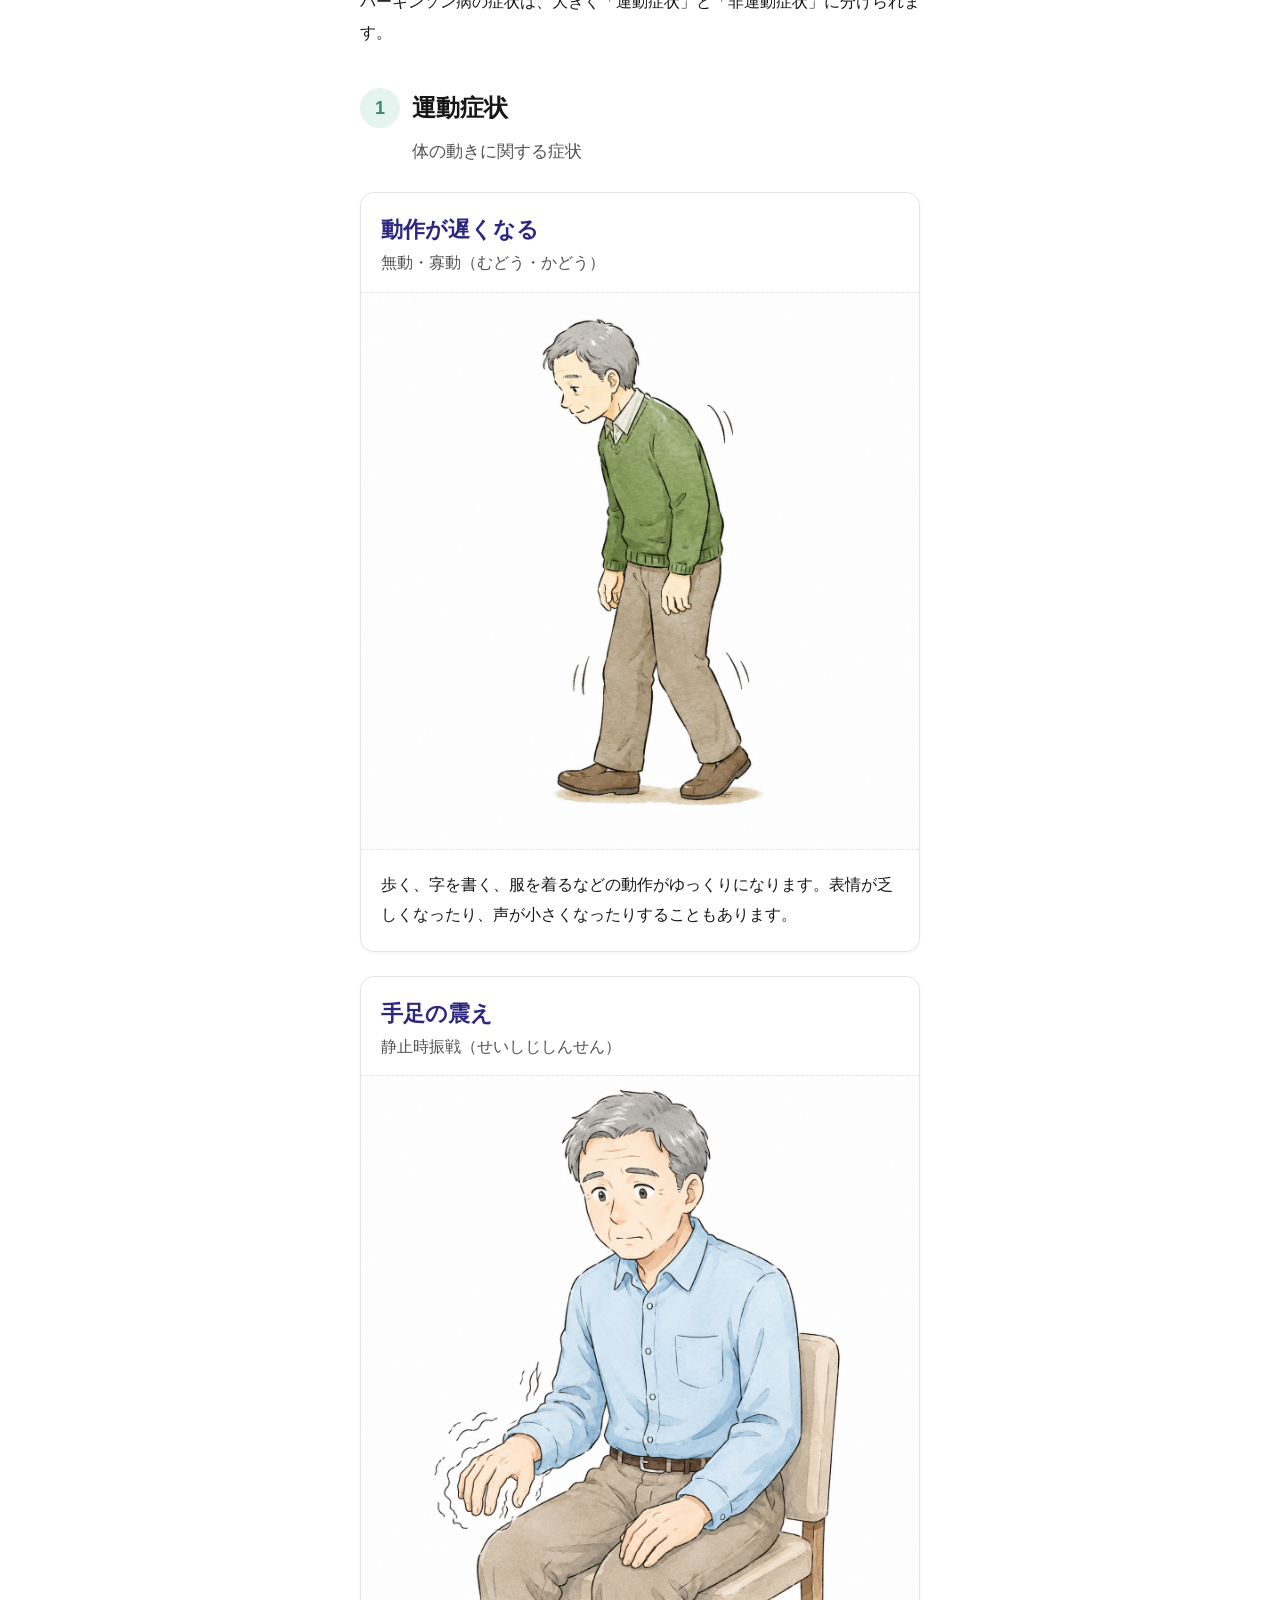
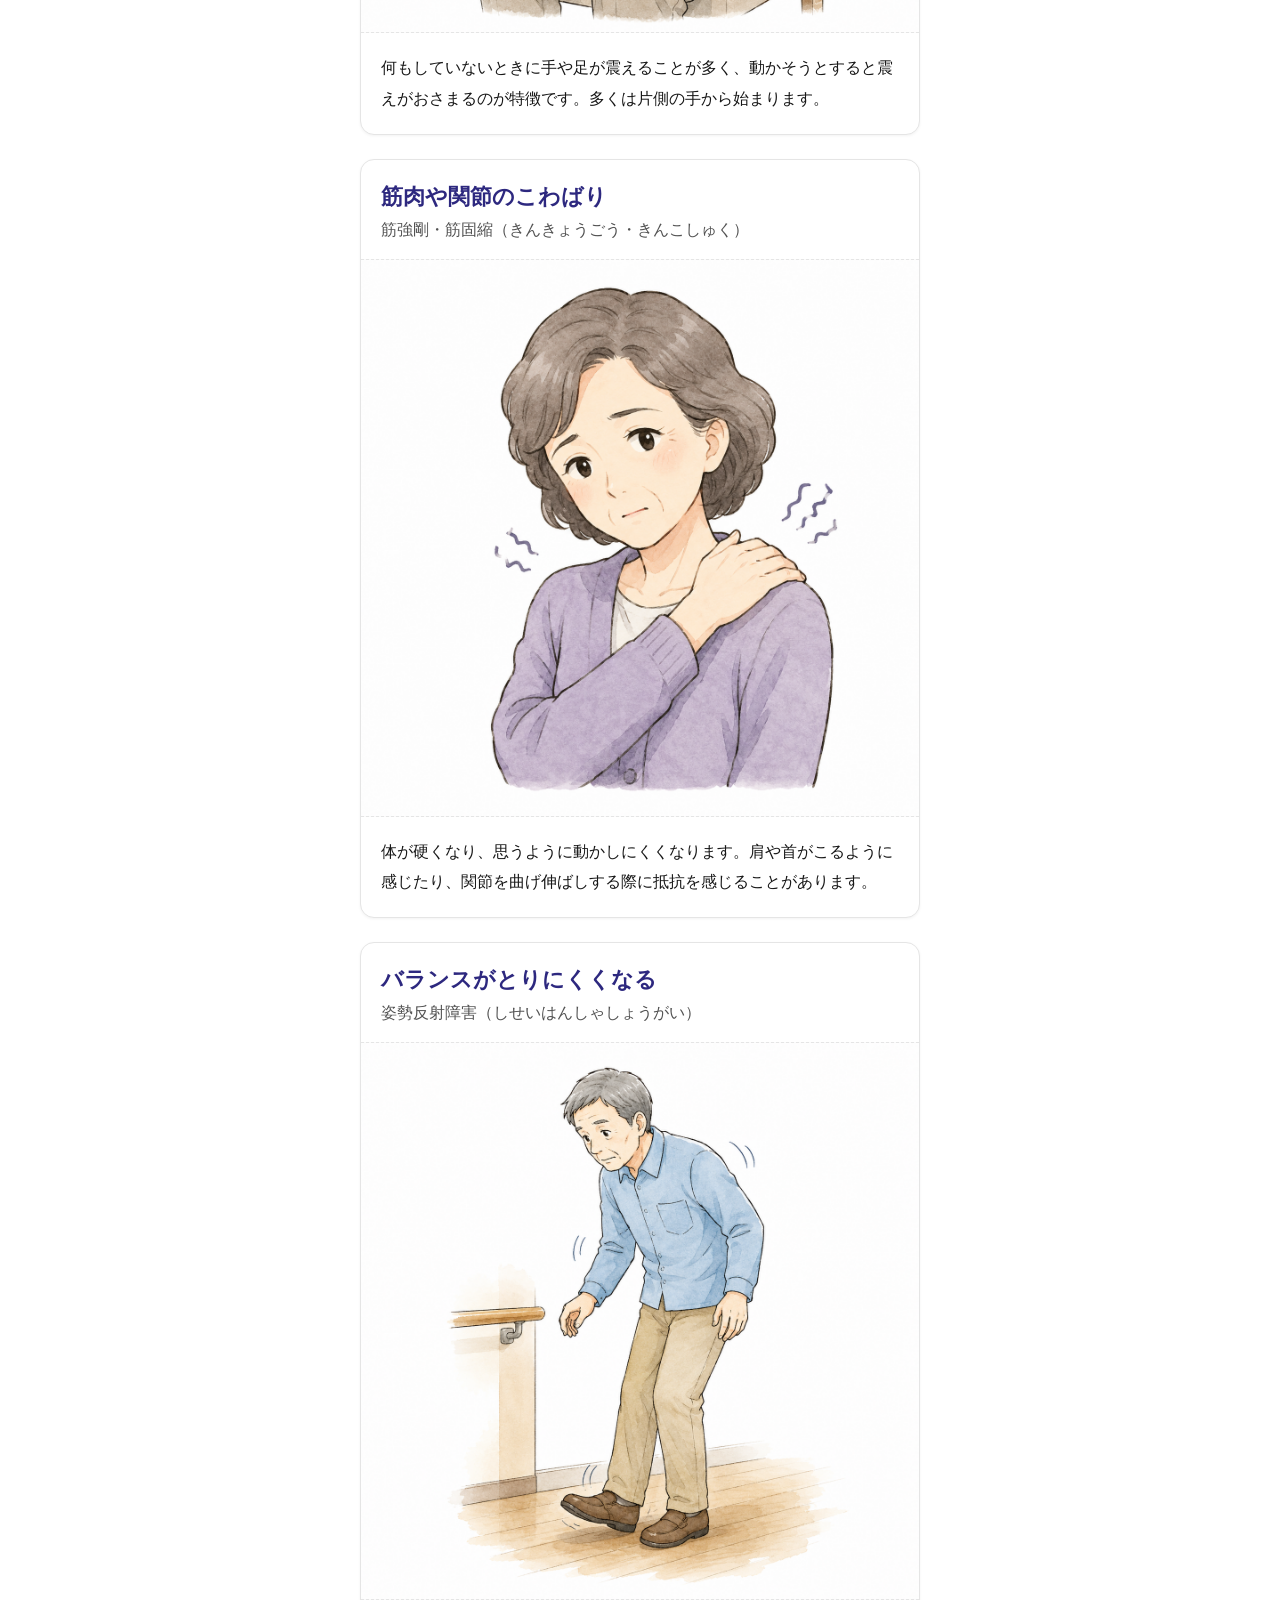
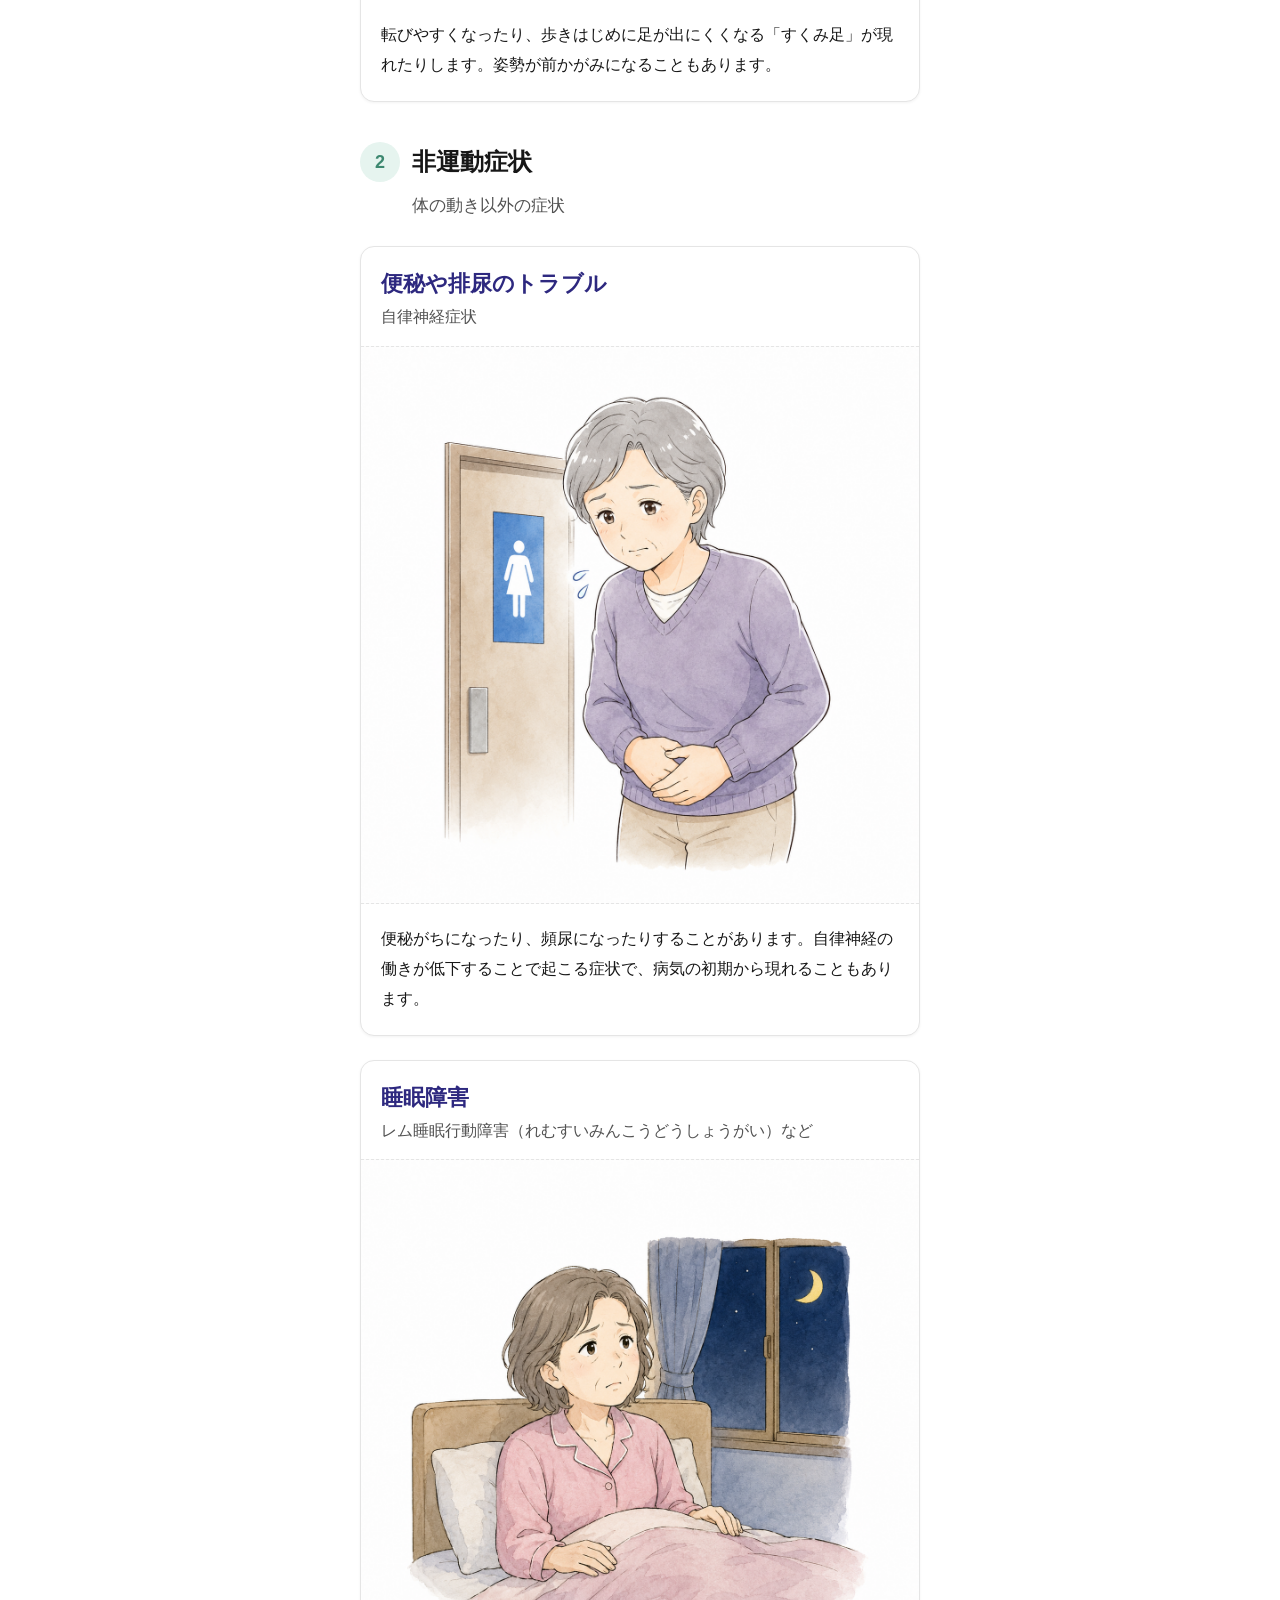
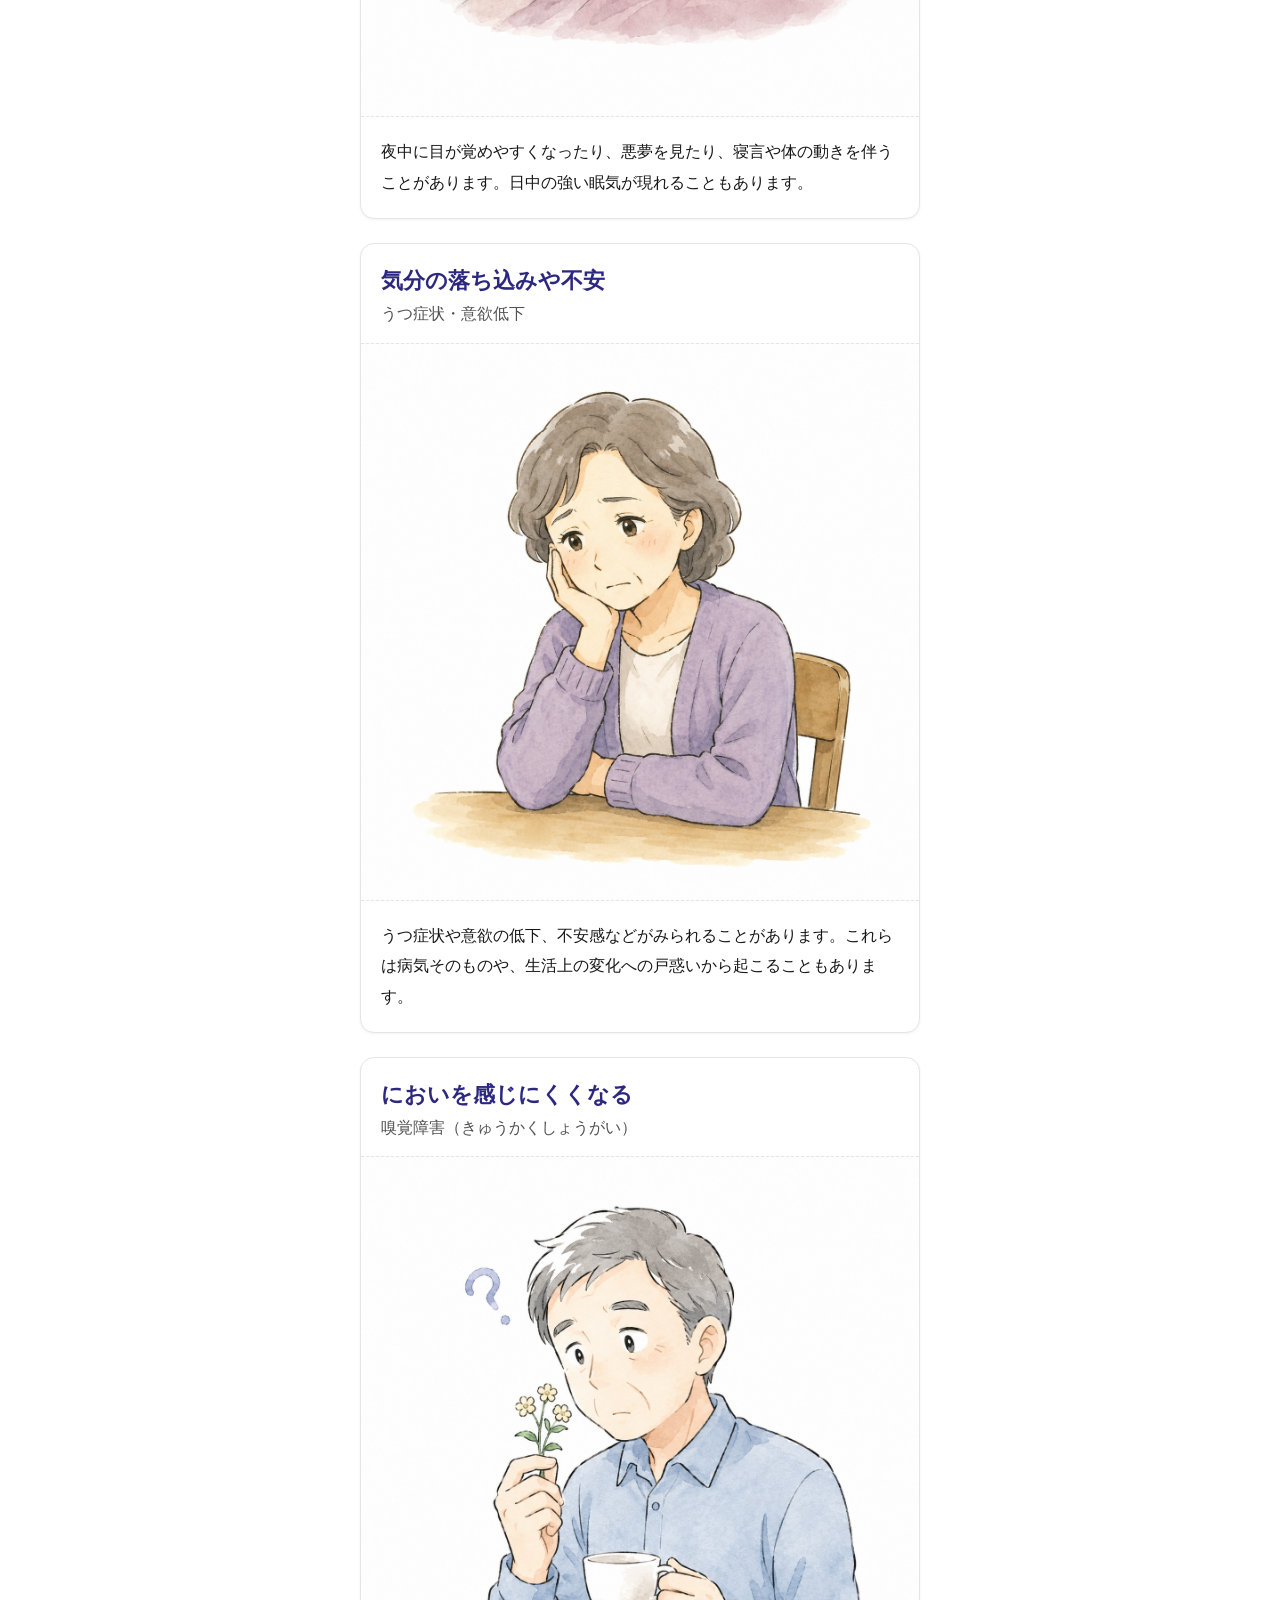
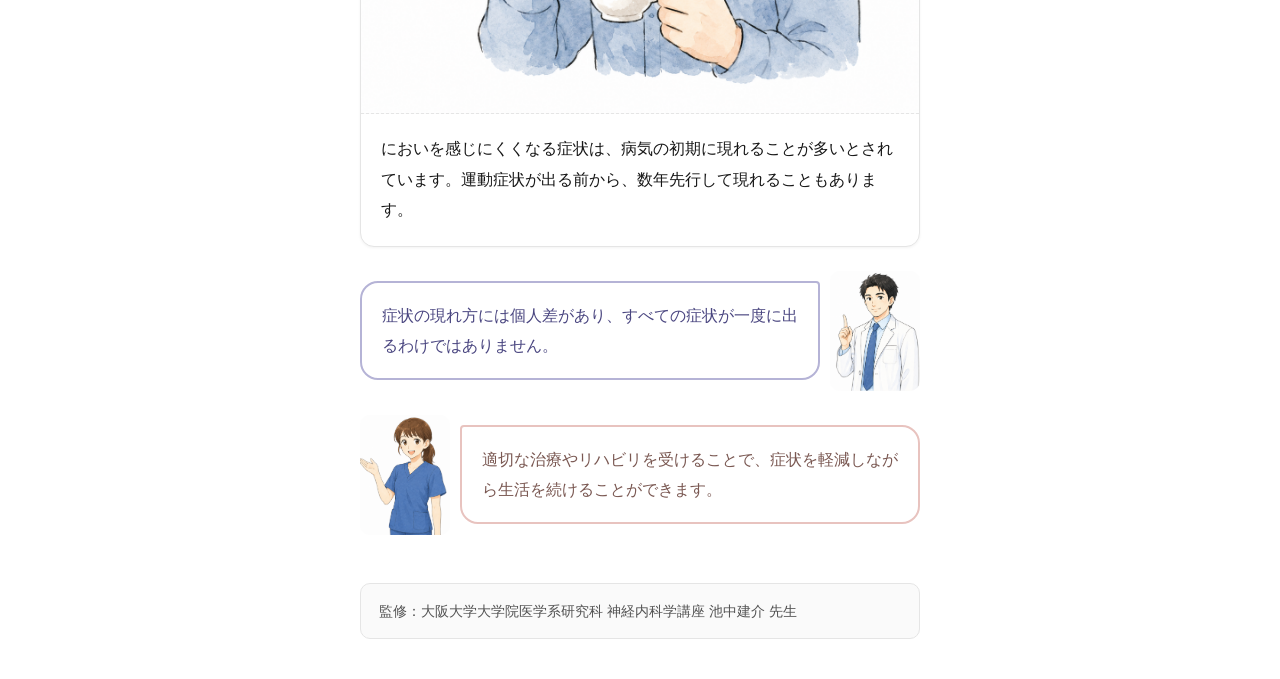
==== commit c23f67ae: "本文フォントをolne-v3に統一(16px/Hiragino Sans/w500)、第1回ヒーロー+タイトル調整 Co-Authored-By: Claude Opus 4.6 <noreply@a" ====
--- a/index.html
+++ b/index.html
@@ -14,8 +14,10 @@
       <div class="hero-image">
         <img src="images/hero_title.png" alt="パーキンソン病の主な症状 — ハルカ(理学療法士)と先生(専門医)が解説します">
       </div>
-      <h1 class="sr-only">パーキンソン病の主な症状</h1>
     </header>
+
+    <!-- 記事タイトル -->
+    <h1 class="article-title article-title--large">パーキンソン病の<br>主な症状</h1>
 
     <!-- ③ 本文:病気の概要 -->
     <section aria-label="病気の概要">
--- a/css/article.css
+++ b/css/article.css
@@ -15,11 +15,12 @@
 }
 
 body {
-  font-family: "Hiragino Kaku Gothic ProN", "ヒラギノ角ゴ ProN W3",
+  font-family: "Hiragino Sans", "Hiragino Kaku Gothic ProN",
                "Noto Sans JP", "メイリオ", Meiryo, sans-serif;
   color: #171717;
   background-color: #FFFFFF;
   line-height: 1.9;
+  font-weight: 500;
   -webkit-font-smoothing: antialiased;
 }
 
@@ -70,6 +71,11 @@
   padding: 48px 0 40px;
 }
 
+.article-title--large {
+  font-size: 42px;
+  font-weight: 900;
+}
+
 /* --- 中見出し (h2) --- */
 .section-heading {
   font-size: 27px;
@@ -119,8 +125,8 @@
 
 /* --- 本文 --- */
 .body-text {
-  font-size: 22px;
-  font-weight: 400;
+  font-size: 16px;
+  font-weight: 500;
   line-height: 1.9;
   color: #171717;
   margin: 24px 0;
@@ -161,13 +167,14 @@
   width: 100%;
   height: 100%;
   object-fit: cover;
+  object-position: top center;
 }
 
 .balloon-body {
   flex: 1;
   padding: 18px 20px;
-  font-size: 20px;
-  font-weight: 400;
+  font-size: 16px;
+  font-weight: 500;
   line-height: 1.85;
   border-radius: 18px;
 }
@@ -308,16 +315,16 @@
 }
 
 .symptom-body .description {
-  font-size: 22px;
-  font-weight: 400;
+  font-size: 16px;
+  font-weight: 500;
   line-height: 1.9;
   color: #171717;
 }
 
 /* --- 説明文(h2下のリード) --- */
 .lead-text {
-  font-size: 22px;
-  font-weight: 400;
+  font-size: 16px;
+  font-weight: 500;
   line-height: 1.9;
   color: #171717;
   margin: 0 0 24px;
@@ -338,3 +345,286 @@
   line-height: 1.6;
   color: #525252;
 }
+
+/* ==============================
+   第2回 原因カード
+   ============================== */
+
+/* --- 原因カード --- */
+.cause-card {
+  background-color: #FFFFFF;
+  border: 1px solid #E5E5E5;
+  border-radius: 14px;
+  overflow: hidden;
+  margin: 24px 0;
+  box-shadow: 0 1px 3px rgba(0, 0, 0, 0.05);
+}
+
+.cause-header {
+  display: flex;
+  align-items: center;
+  gap: 12px;
+  padding: 20px 20px 8px;
+}
+
+.cause-badge {
+  width: 34px;
+  height: 34px;
+  border-radius: 50%;
+  background-color: #E8E7F2;
+  color: #1F1A5C;
+  border: 1px solid #2D287F;
+  font-size: 16px;
+  font-weight: 700;
+  display: flex;
+  align-items: center;
+  justify-content: center;
+  flex-shrink: 0;
+}
+
+.cause-header h4 {
+  font-size: 22px;
+  font-weight: 600;
+  line-height: 1.5;
+  color: #2D287F;
+}
+
+.cause-card .medical-term {
+  padding: 0 20px 12px;
+}
+
+.cause-illust {
+  width: 100%;
+  aspect-ratio: 16 / 9;
+  background-color: #FAFAFA;
+  display: flex;
+  align-items: center;
+  justify-content: center;
+  border-top: 1px dashed #E5E5E5;
+  border-bottom: 1px dashed #E5E5E5;
+}
+
+.cause-illust img {
+  width: 100%;
+  height: 100%;
+  object-fit: cover;
+}
+
+.cause-body {
+  padding: 20px;
+}
+
+.cause-body .description {
+  font-size: 16px;
+  font-weight: 500;
+  line-height: 1.9;
+  color: #171717;
+}
+
+.cause-body .description + .description {
+  margin-top: 18px;
+}
+
+/* --- 環境要因 内訳カード --- */
+.env-details {
+  display: flex;
+  flex-direction: column;
+  gap: 12px;
+  margin-top: 18px;
+}
+
+.env-detail {
+  background-color: #FAFAFA;
+  border-radius: 10px;
+  padding: 14px 16px;
+}
+
+.env-detail-title {
+  font-size: 18px;
+  font-weight: 600;
+  line-height: 1.5;
+  color: #1F1A5C;
+  margin-bottom: 6px;
+}
+
+.env-detail-text {
+  font-size: 16px;
+  font-weight: 500;
+  line-height: 1.85;
+  color: #171717;
+}
+
+/* --- まとめ概念図 --- */
+.summary-illust {
+  background-color: #FAFAFA;
+  border: 1px dashed #E5E5E5;
+  border-radius: 14px;
+  overflow: hidden;
+  margin: 24px 0;
+}
+
+.summary-illust img {
+  width: 100%;
+  aspect-ratio: 16 / 9;
+  object-fit: cover;
+}
+
+/* ==============================
+   第3回 進行ステージ
+   ============================== */
+
+/* --- ステージカード --- */
+.stage-card {
+  background-color: #FFFFFF;
+  border: 1px solid #E5E5E5;
+  border-radius: 14px;
+  overflow: hidden;
+  margin: 24px 0;
+  box-shadow: 0 1px 3px rgba(0, 0, 0, 0.05);
+}
+
+.stage-header {
+  display: flex;
+  align-items: center;
+  gap: 10px;
+  padding: 20px 20px 12px;
+}
+
+.stage-badge {
+  width: 40px;
+  height: 40px;
+  border-radius: 50%;
+  background-color: #E6F4EF;
+  color: #3D8870;
+  border: 1px solid #5FB89F;
+  font-size: 18px;
+  font-weight: 600;
+  display: flex;
+  align-items: center;
+  justify-content: center;
+  flex-shrink: 0;
+}
+
+.stage-header h4 {
+  font-size: 22px;
+  font-weight: 600;
+  line-height: 1.5;
+  color: #171717;
+}
+
+.stage-illust {
+  width: 100%;
+  aspect-ratio: 16 / 9;
+  background-color: #FAFAFA;
+  display: flex;
+  align-items: center;
+  justify-content: center;
+  border-top: 1px dashed #E5E5E5;
+  border-bottom: 1px dashed #E5E5E5;
+}
+
+.stage-illust img {
+  width: 100%;
+  height: 100%;
+  object-fit: cover;
+}
+
+.stage-body {
+  padding: 20px;
+}
+
+.stage-body ul {
+  font-size: 16px;
+  font-weight: 500;
+  color: #171717;
+  line-height: 1.85;
+  margin: 0;
+  padding-left: 22px;
+}
+
+.stage-body li {
+  margin-bottom: 10px;
+}
+
+.stage-body li:last-child {
+  margin-bottom: 0;
+}
+
+/* --- 進行の特徴カード --- */
+.feature-cards {
+  background-color: #E8E7F2;
+  border-radius: 14px;
+  padding: 18px 16px;
+  margin: 18px 0 0;
+  display: flex;
+  flex-direction: column;
+  gap: 10px;
+}
+
+.feature-card {
+  background-color: #FFFFFF;
+  border-radius: 10px;
+  padding: 16px 18px;
+}
+
+.feature-card-title {
+  font-size: 20px;
+  font-weight: 600;
+  line-height: 1.5;
+  color: #1F1A5C;
+  margin-bottom: 8px;
+}
+
+.feature-card-text {
+  font-size: 16px;
+  font-weight: 500;
+  line-height: 1.85;
+  color: #171717;
+}
+
+/* --- チェックリスト --- */
+.checklist-item {
+  display: flex;
+  align-items: flex-start;
+  gap: 12px;
+  padding: 14px 0;
+  border-bottom: 1px solid #E5E5E5;
+}
+
+.checklist-item:last-child {
+  border-bottom: none;
+}
+
+.check-icon {
+  flex-shrink: 0;
+  width: 28px;
+  height: 28px;
+  border-radius: 50%;
+  background-color: #E6F4EF;
+  display: flex;
+  align-items: center;
+  justify-content: center;
+  margin-top: 2px;
+  color: #3D8870;
+  font-size: 16px;
+  font-weight: 700;
+}
+
+.checklist-content {
+  flex: 1;
+}
+
+.checklist-title {
+  font-size: 22px;
+  font-weight: 600;
+  line-height: 1.5;
+  color: #171717;
+  margin-bottom: 6px;
+}
+
+.checklist-text {
+  font-size: 16px;
+  font-weight: 500;
+  line-height: 1.85;
+  color: #525252;
+}
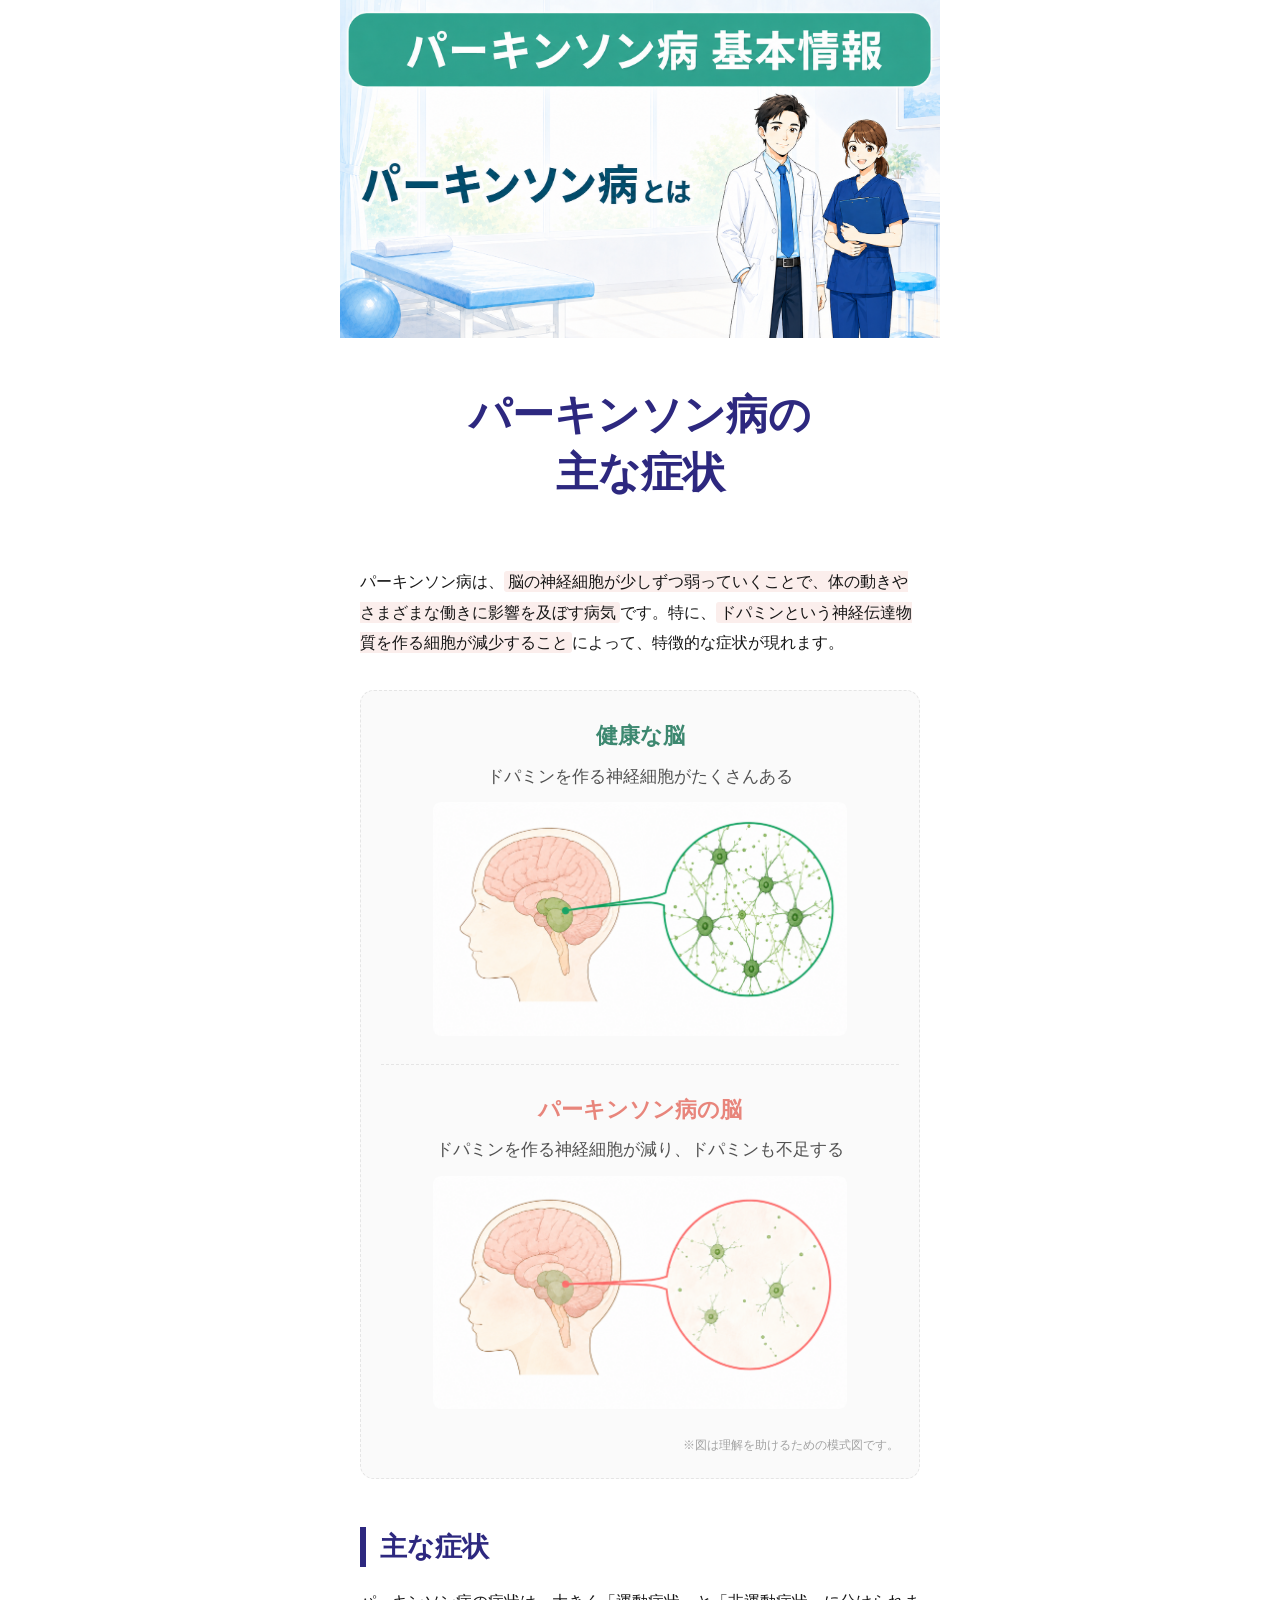
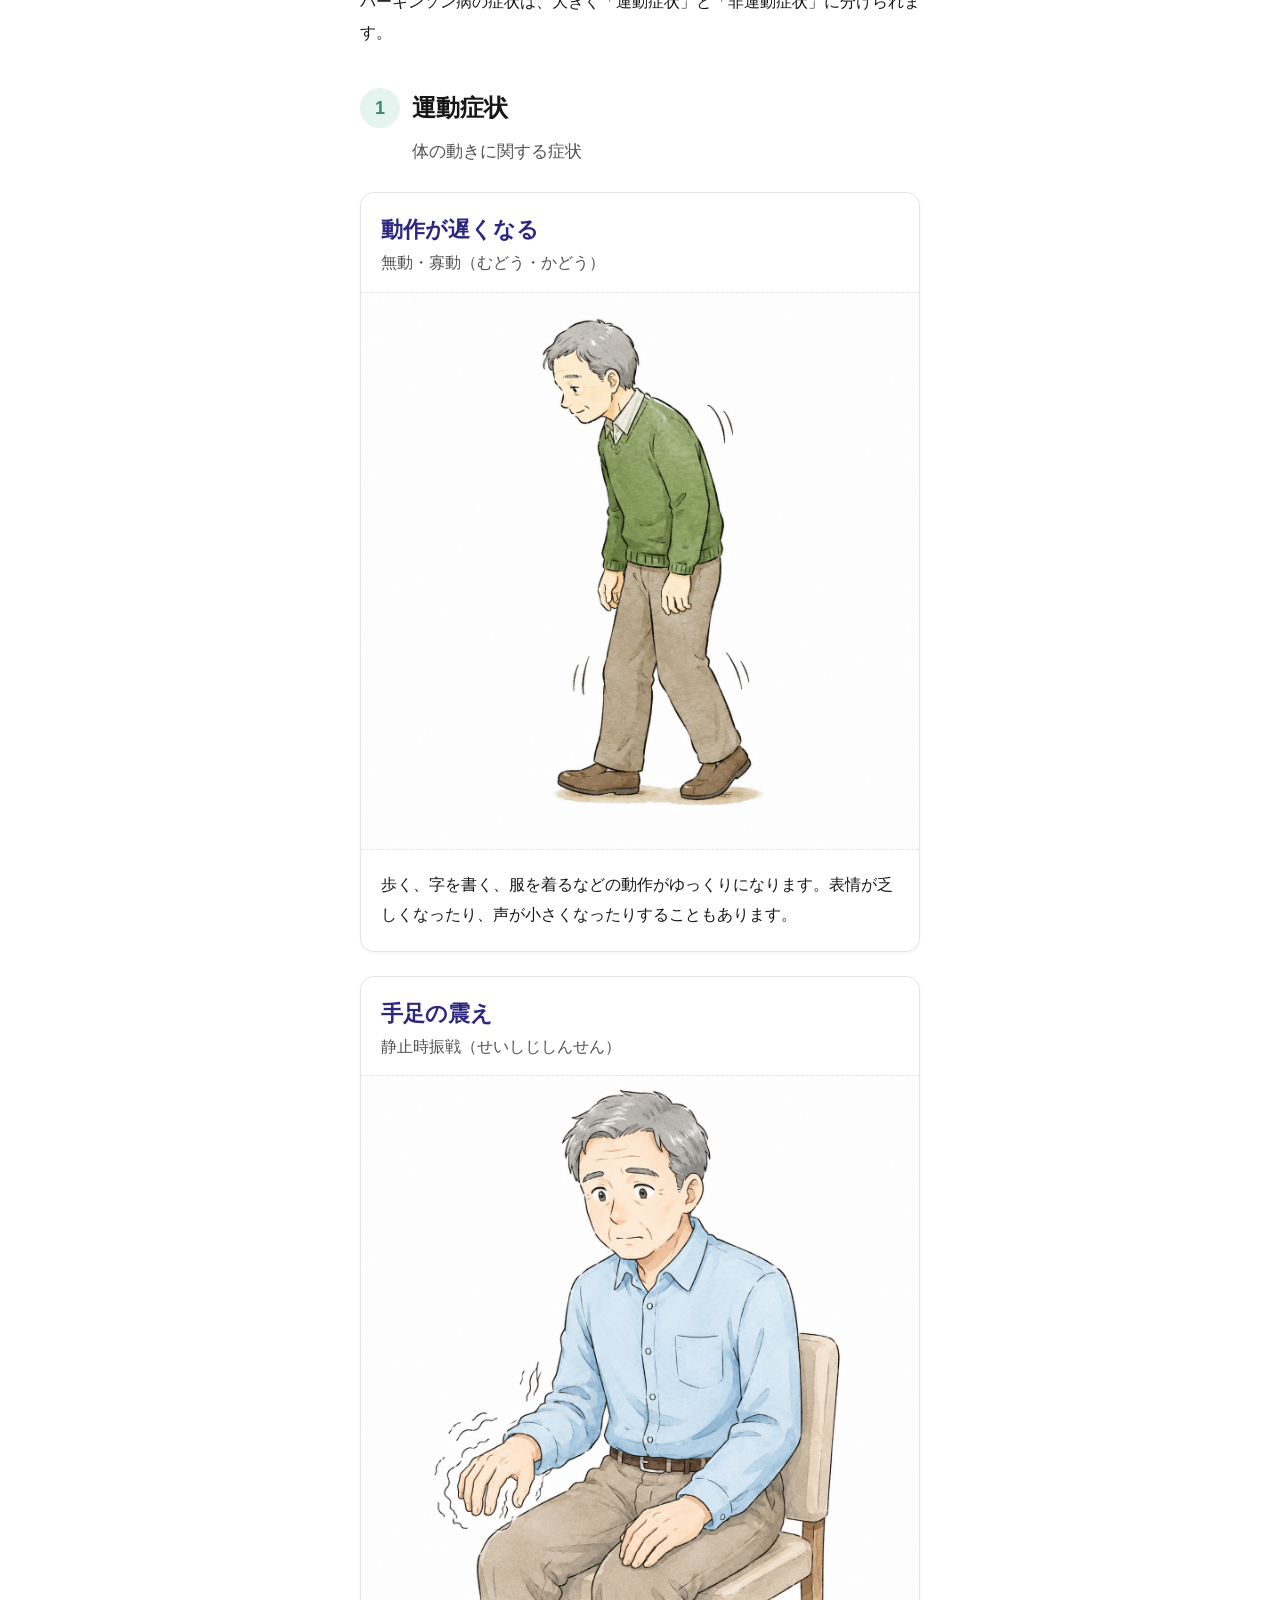
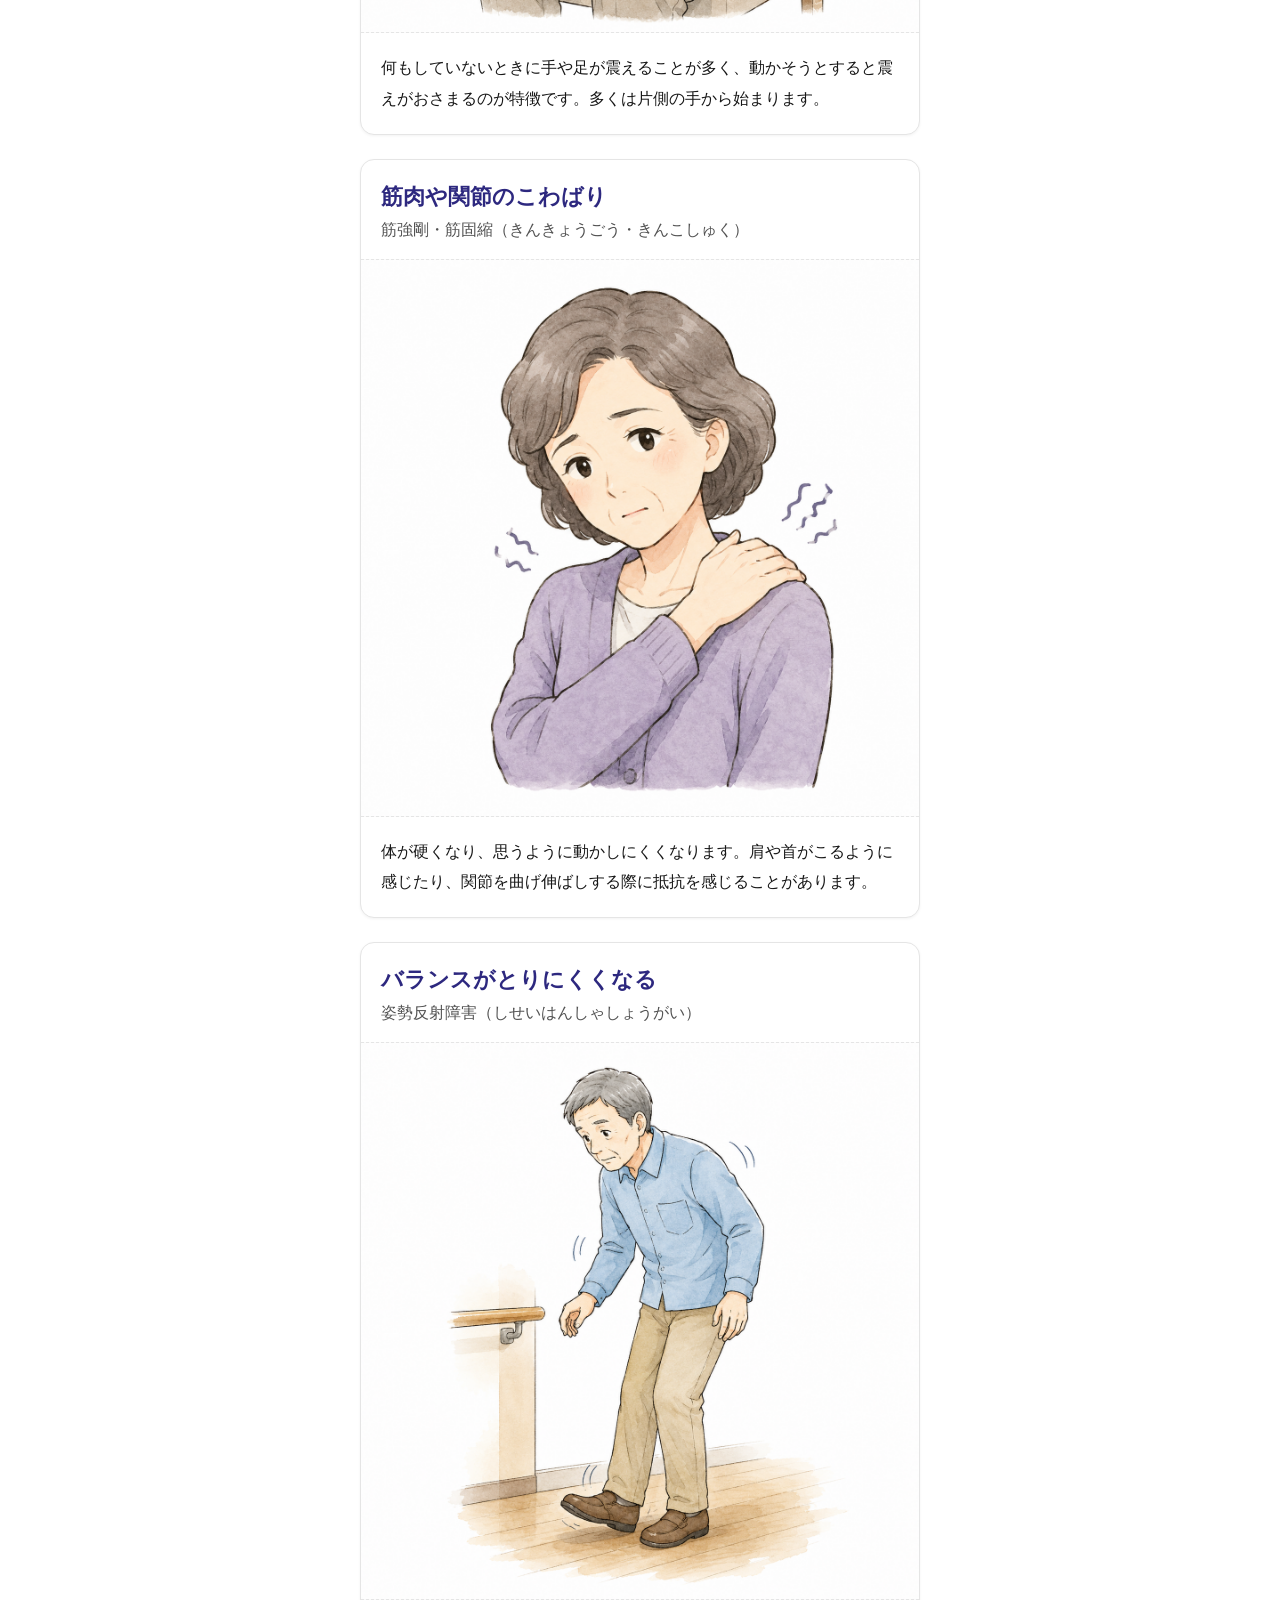
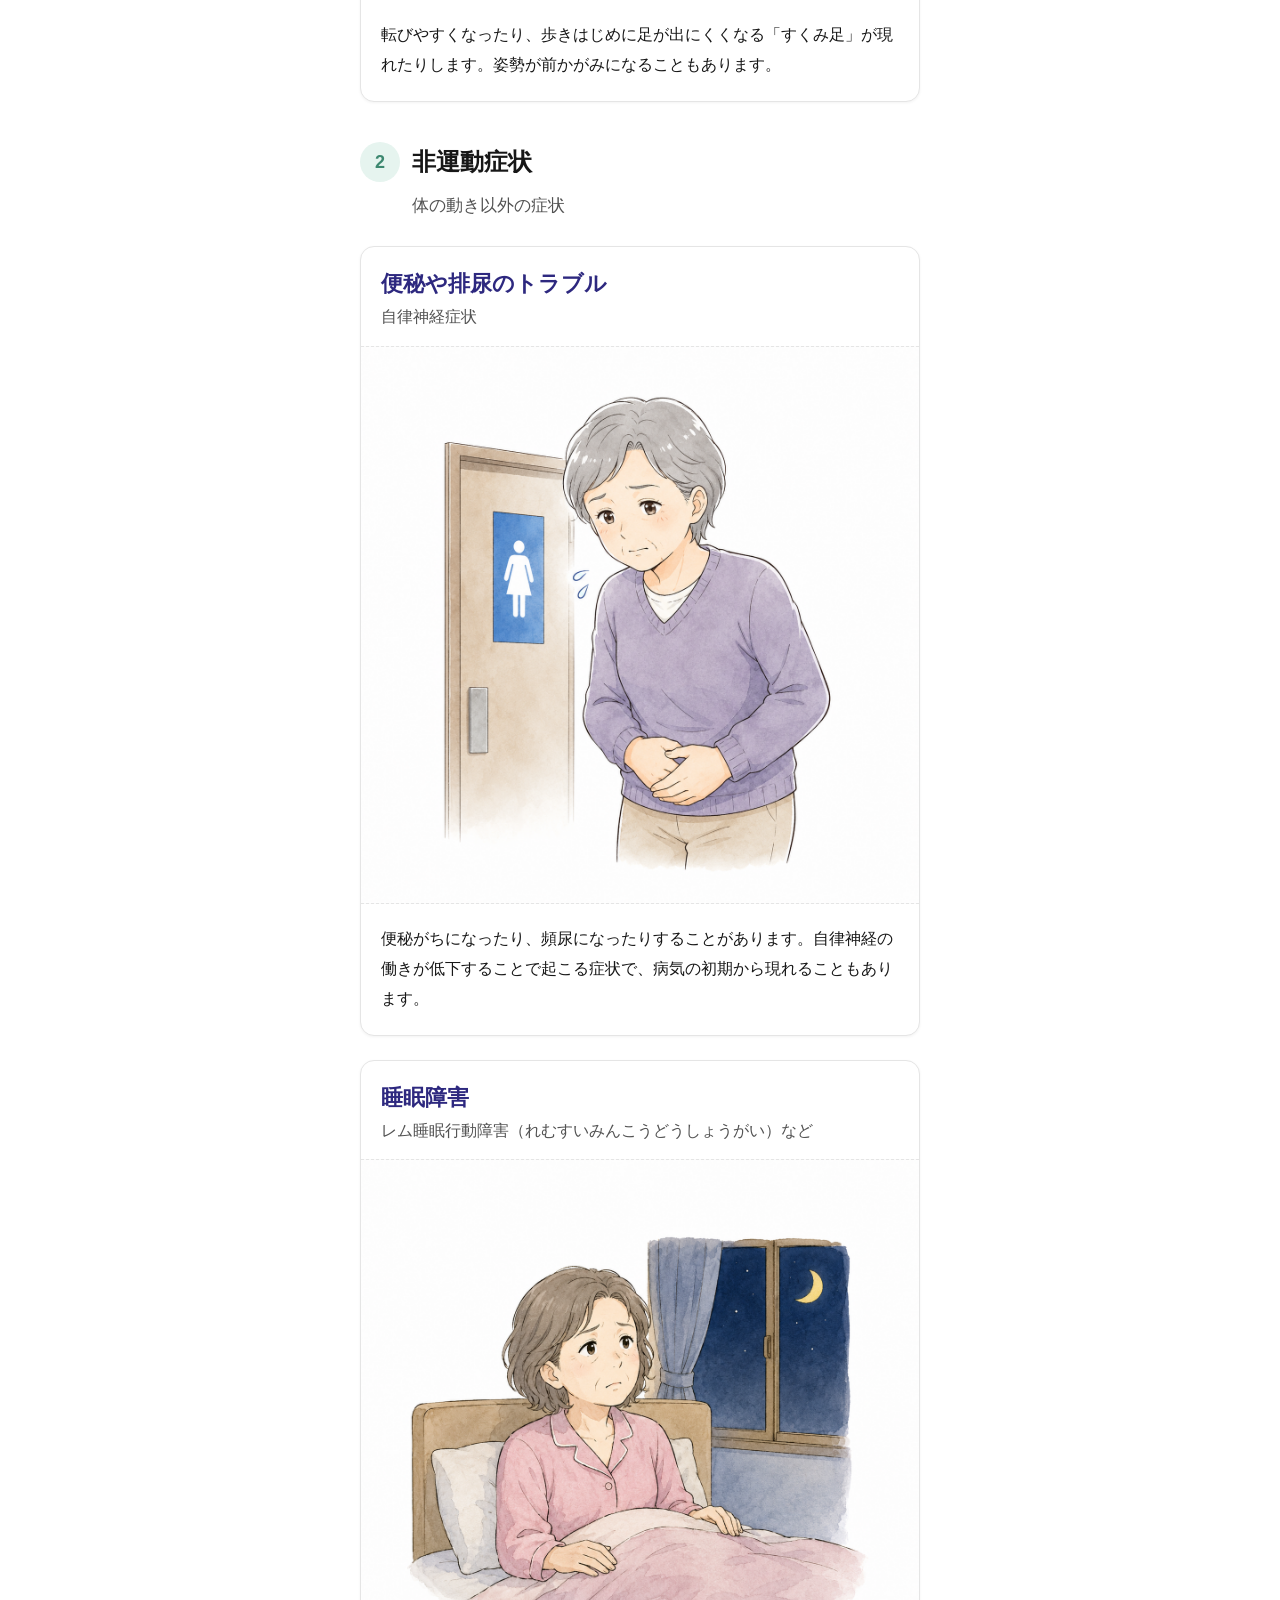
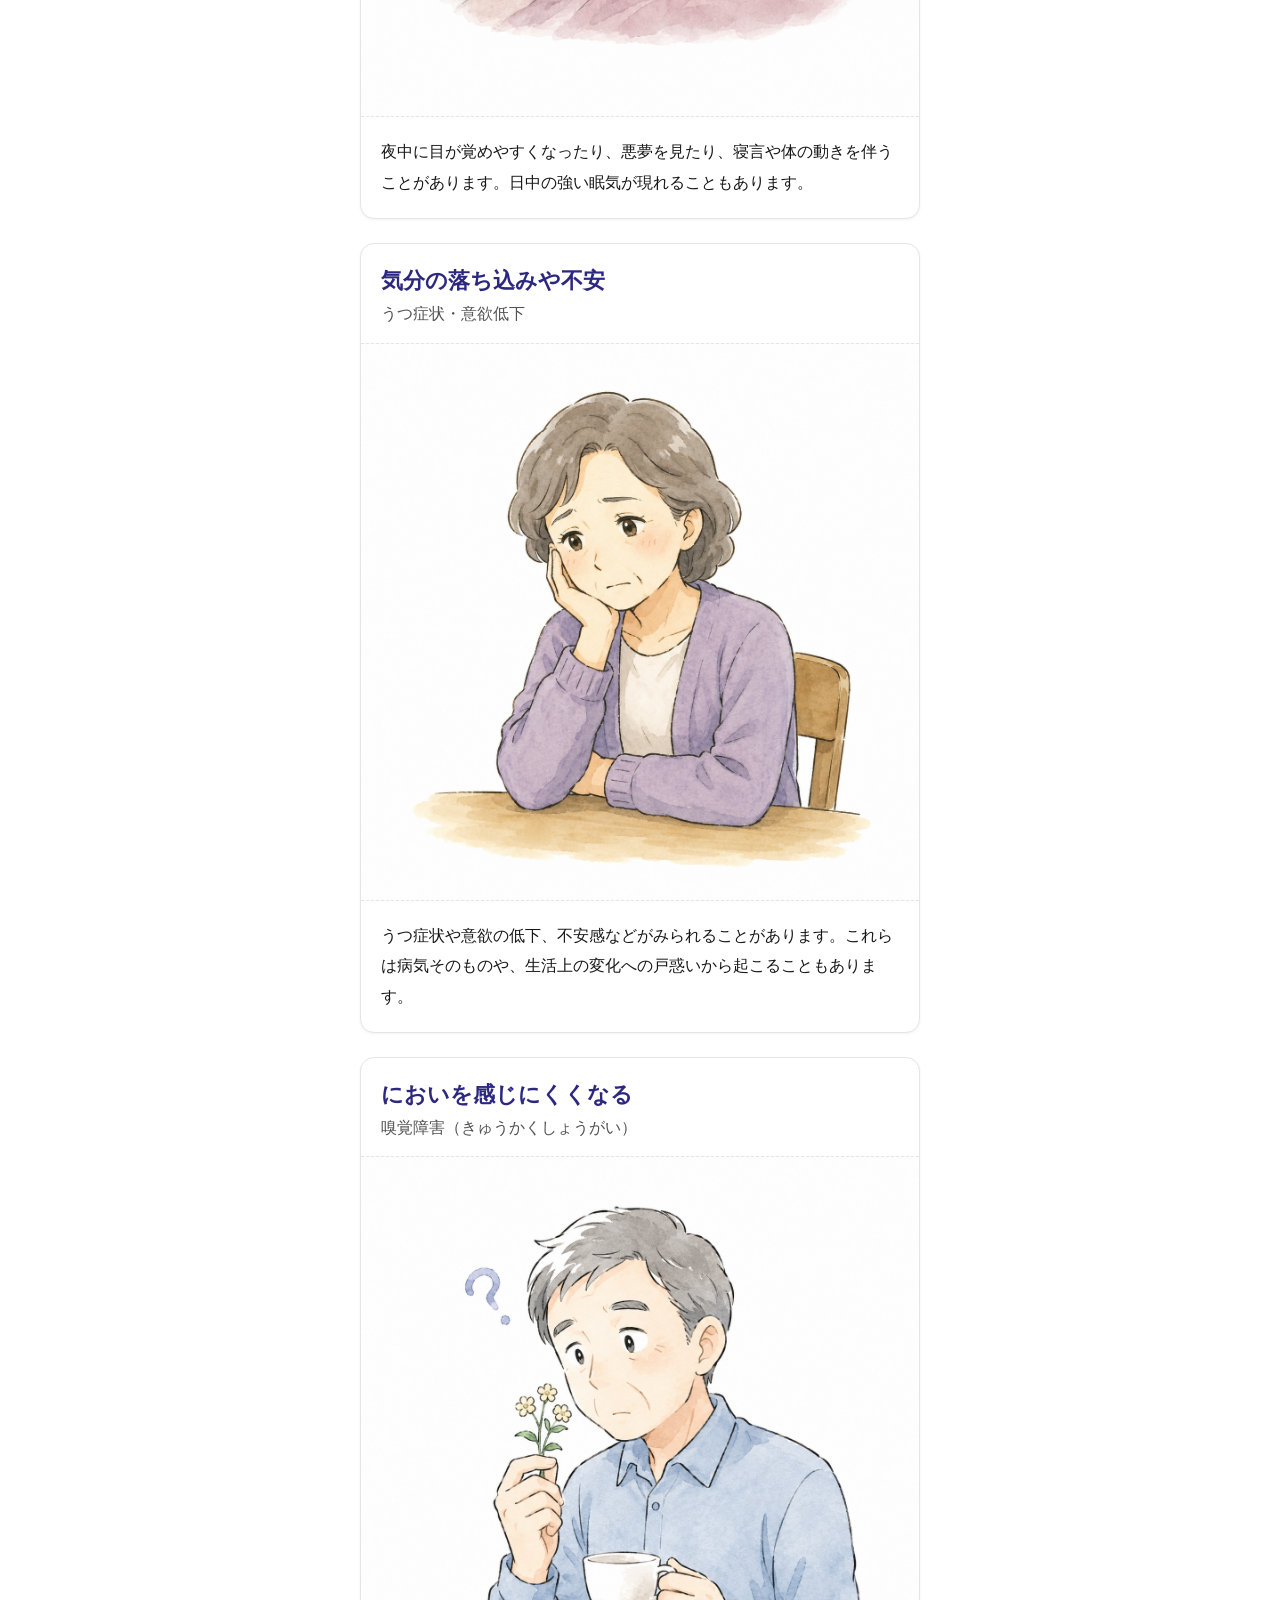
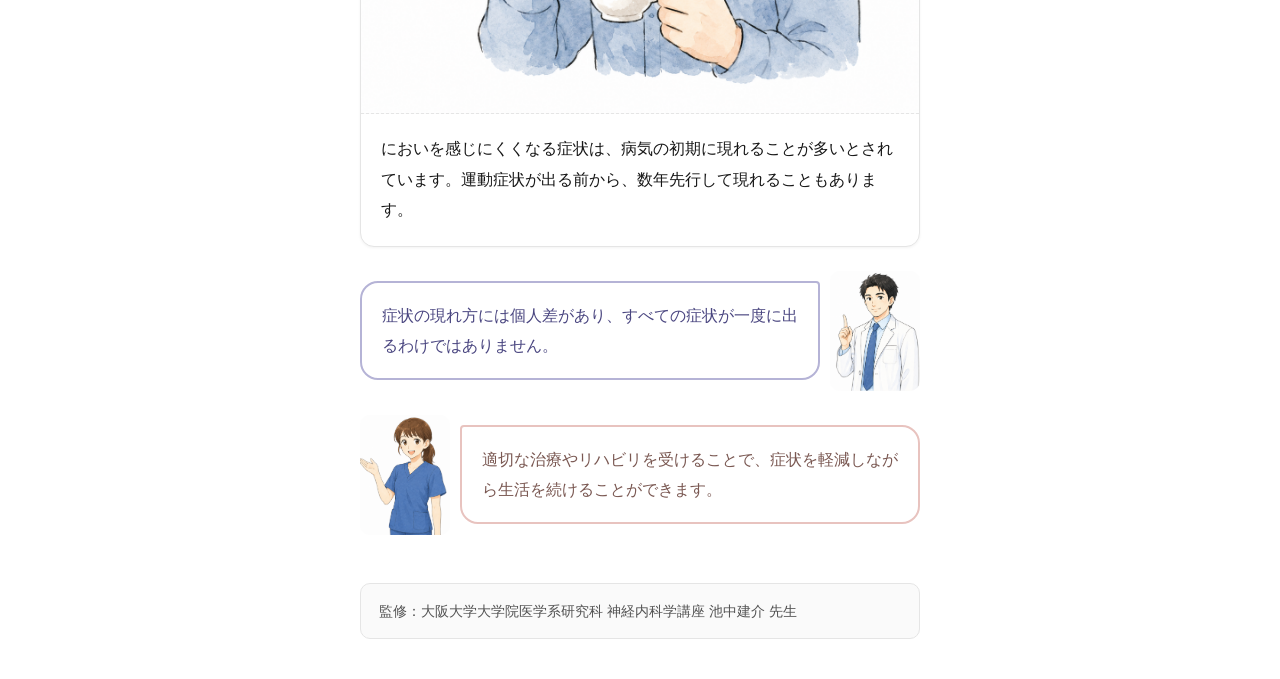
==== commit 06f9648c: "カテゴリ①全4記事のヒーロー画像を共通の新画像に差し替え Co-Authored-By: Claude Opus 4.6 <noreply@anthropic.com>" ====
--- a/index.html
+++ b/index.html
@@ -12,7 +12,7 @@
     <!-- ① ヒーローエリア（画像） -->
     <header>
       <div class="hero-image">
-        <img src="images/hero_title.png" alt="パーキンソン病の主な症状 — ハルカ(理学療法士)と先生(専門医)が解説します">
+        <img src="images/hero_parkinson.png" alt="パーキンソン病の主な症状 — ハルカ(理学療法士)と先生(専門医)が解説します">
       </div>
     </header>
 
--- a/css/article.css
+++ b/css/article.css
@@ -628,3 +628,1204 @@
   line-height: 1.85;
   color: #525252;
 }
+
+/* ==============================
+   第4回 症状の現れ方
+   ============================== */
+
+/* --- 汎用カード(タイトル→イラスト→本文) --- */
+.var-card {
+  background-color: #FFFFFF;
+  border: 1px solid #E5E5E5;
+  border-radius: 14px;
+  overflow: hidden;
+  margin: 24px 0;
+  box-shadow: 0 1px 3px rgba(0, 0, 0, 0.05);
+}
+
+.var-card-title {
+  padding: 20px 20px 12px;
+}
+
+.var-card-title h3 {
+  font-size: 22px;
+  font-weight: 500;
+  line-height: 1.5;
+  color: #171717;
+}
+
+.var-card-title-with-badge {
+  display: flex;
+  align-items: center;
+  gap: 10px;
+  padding: 20px 20px 12px;
+}
+
+.var-badge {
+  width: 40px;
+  height: 40px;
+  border-radius: 50%;
+  background-color: #E6F4EF;
+  color: #3D8870;
+  border: 1px solid #5FB89F;
+  font-size: 18px;
+  font-weight: 600;
+  display: flex;
+  align-items: center;
+  justify-content: center;
+  flex-shrink: 0;
+}
+
+.var-card-title-with-badge h3 {
+  font-size: 22px;
+  font-weight: 500;
+  line-height: 1.5;
+  color: #171717;
+}
+
+.var-card-illust {
+  width: 100%;
+  aspect-ratio: 16 / 9;
+  background-color: #FAFAFA;
+  display: flex;
+  align-items: center;
+  justify-content: center;
+  border-top: 1px dashed #E5E5E5;
+  border-bottom: 1px dashed #E5E5E5;
+}
+
+.var-card-illust img {
+  width: 100%;
+  height: 100%;
+  object-fit: cover;
+}
+
+.var-card-body {
+  padding: 20px;
+}
+
+.var-card-body p {
+  font-size: 16px;
+  font-weight: 500;
+  line-height: 1.9;
+  color: #171717;
+}
+
+.var-card-body ul {
+  font-size: 16px;
+  font-weight: 500;
+  color: #171717;
+  line-height: 1.85;
+  margin: 0;
+  padding-left: 22px;
+}
+
+.var-card-body li {
+  margin-bottom: 10px;
+}
+
+.var-card-body li:last-child {
+  margin-bottom: 0;
+}
+
+/* --- 補足ブロック(淡色囲み) --- */
+.supplement-block {
+  background-color: #E8E7F2;
+  border-radius: 14px;
+  padding: 18px 16px;
+  margin: 24px 0;
+}
+
+.supplement-block-title {
+  font-size: 18px;
+  font-weight: 500;
+  line-height: 1.5;
+  color: #1F1A5C;
+  margin-bottom: 10px;
+}
+
+.supplement-block-text {
+  font-size: 16px;
+  font-weight: 500;
+  line-height: 1.9;
+  color: #171717;
+}
+
+/* --- 要因カード(白カード縦並べ) --- */
+.factor-card {
+  background-color: #FFFFFF;
+  border: 1px solid #E5E5E5;
+  border-radius: 14px;
+  padding: 18px 20px;
+  margin: 14px 0;
+}
+
+.factor-card-title {
+  font-size: 19px;
+  font-weight: 500;
+  line-height: 1.5;
+  color: #1F1A5C;
+  margin-bottom: 10px;
+}
+
+.factor-card ul {
+  font-size: 16px;
+  font-weight: 500;
+  color: #171717;
+  line-height: 1.85;
+  margin: 0;
+  padding-left: 22px;
+}
+
+.factor-card li {
+  margin-bottom: 8px;
+}
+
+.factor-card li:last-child {
+  margin-bottom: 0;
+}
+
+/* --- まとめチェックリスト(入れ子カード) --- */
+.summary-checklist {
+  background-color: #E8E7F2;
+  border-radius: 14px;
+  padding: 16px 14px;
+  margin: 24px 0;
+  display: flex;
+  flex-direction: column;
+  gap: 10px;
+}
+
+.summary-check-item {
+  background-color: #FFFFFF;
+  border-radius: 10px;
+  padding: 14px 16px;
+  display: flex;
+  align-items: flex-start;
+  gap: 10px;
+}
+
+.summary-check-item .check-icon {
+  flex-shrink: 0;
+  width: 24px;
+  height: 24px;
+  border-radius: 50%;
+  background-color: #E6F4EF;
+  display: flex;
+  align-items: center;
+  justify-content: center;
+  margin-top: 2px;
+  color: #3D8870;
+  font-size: 14px;
+  font-weight: 700;
+}
+
+.summary-check-item p {
+  font-size: 16px;
+  font-weight: 500;
+  line-height: 1.85;
+  color: #171717;
+}
+
+/* ==============================
+   症状チェック記事
+   ============================== */
+
+/* --- 運動症状カード --- */
+.sym-card {
+  background-color: #FFFFFF;
+  border: 1px solid #E5E5E5;
+  border-radius: 14px;
+  overflow: hidden;
+  margin: 24px 0;
+  box-shadow: 0 1px 3px rgba(0, 0, 0, 0.05);
+}
+
+.sym-card-header {
+  display: flex;
+  align-items: flex-start;
+  gap: 10px;
+  padding: 18px 20px 14px;
+}
+
+.sym-badge {
+  width: 40px;
+  height: 40px;
+  border-radius: 50%;
+  background-color: #E6F4EF;
+  color: #3D8870;
+  border: 1px solid #5FB89F;
+  font-size: 16px;
+  font-weight: 500;
+  display: flex;
+  align-items: center;
+  justify-content: center;
+  flex-shrink: 0;
+}
+
+.sym-card-titles {
+  flex: 1;
+}
+
+.sym-card-titles h3 {
+  font-size: 22px;
+  font-weight: 500;
+  line-height: 1.5;
+  color: #171717;
+  margin: 0;
+}
+
+.sym-reading {
+  font-size: 14px;
+  color: #525252;
+  margin: 4px 0 0;
+}
+
+.sym-card-illust {
+  width: 100%;
+  aspect-ratio: 16 / 9;
+  background-color: #FAFAFA;
+  display: flex;
+  align-items: center;
+  justify-content: center;
+  border-top: 1px dashed #E5E5E5;
+  border-bottom: 1px dashed #E5E5E5;
+}
+
+.sym-card-illust img {
+  width: 100%;
+  height: 100%;
+  object-fit: cover;
+}
+
+.sym-card-body {
+  padding: 18px 20px 20px;
+}
+
+.sym-card-body ul {
+  font-size: 16px;
+  font-weight: 500;
+  color: #171717;
+  line-height: 1.9;
+  margin: 0;
+  padding-left: 22px;
+}
+
+.sym-card-body li {
+  margin-bottom: 8px;
+}
+
+.sym-card-body li:last-child {
+  margin-bottom: 0;
+}
+
+/* --- 初期サイン グループイラスト --- */
+.sign-group-illust {
+  border-radius: 14px;
+  overflow: hidden;
+  margin: 0 0 18px;
+}
+
+.sign-group-illust img {
+  width: 100%;
+  aspect-ratio: 16 / 9;
+  object-fit: cover;
+}
+
+/* --- 初期サイン 項目カード --- */
+.sign-item-card {
+  background-color: #FFFFFF;
+  border: 1px solid #E5E5E5;
+  border-radius: 14px;
+  padding: 16px 18px;
+  margin: 0 0 10px;
+}
+
+.sign-item-header {
+  display: flex;
+  align-items: center;
+  gap: 10px;
+  margin: 0 0 8px;
+}
+
+.sign-icon {
+  width: 8px;
+  height: 8px;
+  border-radius: 50%;
+  background-color: #2D287F;
+  flex-shrink: 0;
+  margin-top: 10px;
+}
+
+.sign-item-header h3 {
+  font-size: 19px;
+  font-weight: 500;
+  margin: 0;
+  color: #171717;
+  line-height: 1.5;
+}
+
+.sign-item-card ul {
+  font-size: 16px;
+  font-weight: 500;
+  color: #171717;
+  line-height: 1.9;
+  margin: 0;
+  padding-left: 22px;
+}
+
+.sign-item-card li {
+  margin-bottom: 6px;
+}
+
+.sign-item-card li:last-child {
+  margin-bottom: 0;
+}
+
+/* --- 非運動症状カード --- */
+.nonmotor-card {
+  background-color: #FFFFFF;
+  border: 1px solid #E5E5E5;
+  border-radius: 14px;
+  padding: 16px 18px;
+  margin: 0 0 10px;
+  display: flex;
+  align-items: flex-start;
+  gap: 10px;
+}
+
+.nonmotor-icon {
+  width: 8px;
+  height: 8px;
+  border-radius: 50%;
+  background-color: #2D287F;
+  flex-shrink: 0;
+  margin-top: 10px;
+}
+
+.nonmotor-content {
+  flex: 1;
+}
+
+.nonmotor-content h3 {
+  font-size: 19px;
+  font-weight: 500;
+  margin: 0 0 6px;
+  color: #171717;
+  line-height: 1.5;
+}
+
+.nonmotor-content p {
+  font-size: 16px;
+  font-weight: 500;
+  color: #171717;
+  line-height: 1.9;
+  margin: 0;
+}
+
+/* --- まとめグループカード(入れ子) --- */
+.summary-group-card {
+  background-color: #FFFFFF;
+  border-radius: 10px;
+  padding: 14px 16px;
+}
+
+.summary-group-title {
+  font-size: 18px;
+  font-weight: 500;
+  margin: 0 0 10px;
+  color: #1F1A5C;
+}
+
+.summary-group-card ul {
+  font-size: 16px;
+  font-weight: 500;
+  color: #171717;
+  line-height: 1.9;
+  margin: 0;
+  padding-left: 22px;
+}
+
+.summary-group-card li {
+  margin-bottom: 4px;
+}
+
+.summary-group-card li:last-child {
+  margin-bottom: 0;
+}
+
+.summary-group-card > p:not(.summary-group-title) {
+  font-size: 16px;
+  font-weight: 500;
+  color: #171717;
+  line-height: 1.9;
+  margin: 0;
+}
+
+/* --- 強調メッセージボックス --- */
+.emphasis-box {
+  background-color: #FBEEEC;
+  border: 1px solid #E8857B;
+  border-radius: 14px;
+  padding: 18px;
+  margin: 24px 0;
+  text-align: center;
+}
+
+.emphasis-box p {
+  font-size: 18px;
+  font-weight: 500;
+  color: #A85850;
+  line-height: 1.85;
+  margin: 0;
+}
+
+/* ==============================
+   受診記事（consultation）
+   ============================== */
+
+/* --- チェックリストカード（タイトル→イラスト→本文） --- */
+.checklist-card {
+  background-color: #FFFFFF;
+  border: 1px solid #E5E5E5;
+  border-radius: 14px;
+  overflow: hidden;
+  margin: 24px 0;
+  box-shadow: 0 1px 3px rgba(0, 0, 0, 0.05);
+}
+
+.checklist-card-title {
+  padding: 18px 20px 14px;
+  font-size: 18px;
+  font-weight: 500;
+  color: #1F1A5C;
+}
+
+.checklist-card-illust {
+  width: 100%;
+  aspect-ratio: 16 / 9;
+  background-color: #FAFAFA;
+  border-top: 1px dashed #E5E5E5;
+  border-bottom: 1px dashed #E5E5E5;
+}
+
+.checklist-card-illust img {
+  width: 100%;
+  height: 100%;
+  object-fit: cover;
+}
+
+.checklist-card-body {
+  padding: 18px 20px 20px;
+}
+
+/* --- チェックリスト行 --- */
+.cl-row {
+  display: flex;
+  align-items: flex-start;
+  gap: 12px;
+  padding: 12px 0;
+  border-bottom: 1px solid #E5E5E5;
+}
+
+.cl-row:last-child {
+  border-bottom: none;
+}
+
+.cl-check-circle {
+  flex-shrink: 0;
+  width: 26px;
+  height: 26px;
+  border-radius: 50%;
+  background-color: #E6F4EF;
+  display: flex;
+  align-items: center;
+  justify-content: center;
+  margin-top: 2px;
+}
+
+.cl-check-mark {
+  font-size: 14px;
+  font-weight: 700;
+  color: #3D8870;
+  line-height: 1;
+}
+
+.cl-content {
+  flex: 1;
+}
+
+.cl-item-name {
+  font-size: 16px;
+  font-weight: 500;
+  color: #171717;
+  line-height: 1.7;
+  margin: 0 0 4px;
+}
+
+.cl-item-desc {
+  font-size: 14px;
+  font-weight: 400;
+  color: #525252;
+  line-height: 1.7;
+  margin: 0;
+}
+
+/* --- 受診タイミング目安 --- */
+.timing-item {
+  background-color: #FAFAFA;
+  border-radius: 10px;
+  padding: 14px 16px;
+  margin-bottom: 10px;
+}
+
+.timing-item:last-child {
+  margin-bottom: 0;
+}
+
+.timing-head {
+  display: flex;
+  align-items: flex-start;
+  gap: 10px;
+  margin-bottom: 8px;
+}
+
+.timing-check-icon {
+  flex-shrink: 0;
+  font-size: 18px;
+  font-weight: 700;
+  color: #2D287F;
+  margin-top: 1px;
+  line-height: 1;
+}
+
+.timing-head p {
+  font-size: 17px;
+  font-weight: 500;
+  margin: 0;
+  color: #1F1A5C;
+  line-height: 1.5;
+  flex: 1;
+}
+
+.timing-example {
+  font-size: 14px;
+  font-weight: 400;
+  color: #525252;
+  line-height: 1.85;
+  margin: 0 0 0 28px;
+}
+
+/* --- 受診タイミングカード（白地＋左ボーダー） --- */
+.timing-cards {
+  display: flex;
+  flex-direction: column;
+  gap: 10px;
+}
+
+.timing-card {
+  background-color: #FFFFFF;
+  border-radius: 10px;
+  border-left: 4px solid #2D287F;
+  padding: 14px 16px;
+  box-shadow: 0 1px 3px rgba(0, 0, 0, 0.05);
+}
+
+.timing-card-title {
+  font-size: 17px;
+  font-weight: 500;
+  color: #1F1A5C;
+  line-height: 1.5;
+  margin: 0 0 6px;
+}
+
+.timing-card-example {
+  font-size: 14px;
+  font-weight: 400;
+  color: #525252;
+  line-height: 1.7;
+  margin: 0;
+}
+
+/* --- 神経内科の説明ブロック --- */
+.hospital-info {
+  border: 2px solid #2D287F;
+  border-radius: 14px;
+  background-color: #FFFFFF;
+  padding: 20px;
+  margin: 24px 0;
+  box-shadow: 0 2px 6px rgba(45, 40, 127, 0.1);
+}
+
+.hospital-head {
+  display: flex;
+  align-items: center;
+  gap: 10px;
+  margin-bottom: 12px;
+}
+
+.hospital-icon {
+  font-size: 22px;
+  font-weight: 700;
+  color: #2D287F;
+  line-height: 1;
+}
+
+.hospital-head p {
+  font-size: 20px;
+  font-weight: 500;
+  color: #1F1A5C;
+  margin: 0;
+}
+
+.hospital-body {
+  font-size: 16px;
+  font-weight: 500;
+  line-height: 1.85;
+  color: #171717;
+  margin: 0;
+}
+
+/* --- 受診時に伝えるポイント（強調ツール） --- */
+.consultation-tool {
+  border: 2px solid #5FB89F;
+  border-radius: 14px;
+  overflow: hidden;
+  background-color: #FFFFFF;
+  margin: 24px 0;
+  box-shadow: 0 2px 6px rgba(95, 184, 159, 0.15);
+}
+
+.tool-header {
+  background-color: #E6F4EF;
+  padding: 14px 18px;
+  border-bottom: 1px solid #5FB89F;
+}
+
+.tool-header-row {
+  display: flex;
+  align-items: center;
+  gap: 10px;
+}
+
+.tool-header-icon {
+  font-size: 20px;
+  color: #3D8870;
+  line-height: 1;
+}
+
+.tool-header-row p {
+  font-size: 20px;
+  font-weight: 500;
+  color: #3D8870;
+  margin: 0;
+}
+
+.tool-header-desc {
+  font-size: 13px;
+  color: #3D8870;
+  line-height: 1.7;
+  margin: 6px 0 0;
+}
+
+.tool-body {
+  padding: 8px 18px;
+}
+
+.tool-item {
+  display: flex;
+  align-items: flex-start;
+  gap: 12px;
+  padding: 12px 0;
+  border-bottom: 1px solid #E6F4EF;
+}
+
+.tool-item:last-child {
+  border-bottom: none;
+}
+
+.tool-check {
+  flex-shrink: 0;
+  width: 24px;
+  height: 24px;
+  border-radius: 6px;
+  background-color: #E6F4EF;
+  display: flex;
+  align-items: center;
+  justify-content: center;
+  margin-top: 1px;
+}
+
+.tool-check span {
+  font-size: 14px;
+  font-weight: 700;
+  color: #3D8870;
+  line-height: 1;
+}
+
+.tool-item p {
+  font-size: 16px;
+  font-weight: 500;
+  color: #171717;
+  line-height: 1.7;
+  margin: 0;
+  flex: 1;
+}
+
+/* ==============================
+   診察記事（examination）
+   ============================== */
+
+/* --- アコーディオン --- */
+.accordion-hint-text {
+  font-size: 14px;
+  color: #525252;
+  margin: 12px 0 20px;
+}
+
+.accordion-item {
+  background-color: #FFFFFF;
+  border: 1px solid #E5E5E5;
+  border-radius: 12px;
+  overflow: hidden;
+  margin-bottom: 10px;
+}
+
+.accordion-item.open {
+  border-color: #2D287F;
+}
+
+.accordion-header {
+  padding: 14px 16px;
+  display: flex;
+  align-items: center;
+  justify-content: space-between;
+  cursor: pointer;
+  background-color: #FAFAFA;
+  -webkit-tap-highlight-color: transparent;
+}
+
+.accordion-item.open .accordion-header {
+  background-color: #E8E7F2;
+}
+
+.accordion-header-left {
+  display: flex;
+  align-items: center;
+  gap: 10px;
+}
+
+.accordion-number {
+  font-size: 13px;
+  color: #525252;
+  font-weight: 500;
+}
+
+.accordion-item.open .accordion-number {
+  color: #1F1A5C;
+}
+
+.accordion-title {
+  font-size: 17px;
+  font-weight: 500;
+  color: #171717;
+  line-height: 1.4;
+}
+
+.accordion-item.open .accordion-title {
+  color: #1F1A5C;
+}
+
+.accordion-sub {
+  font-size: 12px;
+  color: #A3A3A3;
+  display: block;
+  margin-top: 2px;
+}
+
+.accordion-chevron {
+  flex-shrink: 0;
+  color: #525252;
+  transition: transform 0.25s ease;
+}
+
+.accordion-item.open .accordion-chevron {
+  color: #1F1A5C;
+  transform: rotate(180deg);
+}
+
+.accordion-content {
+  display: none;
+  padding: 14px 18px;
+  border-top: 1px solid #E8E7F2;
+}
+
+.accordion-item.open .accordion-content {
+  display: block;
+}
+
+.accordion-content ul {
+  font-size: 15px;
+  font-weight: 500;
+  color: #171717;
+  line-height: 1.9;
+  margin: 0;
+  padding-left: 22px;
+}
+
+.accordion-content li {
+  margin-bottom: 4px;
+}
+
+.accordion-content li:last-child {
+  margin-bottom: 0;
+}
+
+.accordion-supplement {
+  font-size: 14px;
+  font-weight: 500;
+  color: #525252;
+  line-height: 1.85;
+  margin: 12px 0 0;
+  padding: 12px 14px;
+  background-color: #FAFAFA;
+  border-radius: 8px;
+}
+
+/* --- 準備カード --- */
+.prep-card {
+  background-color: #FFFFFF;
+  border: 1px solid #E5E5E5;
+  border-radius: 14px;
+  margin: 14px 0;
+  box-shadow: 0 1px 3px rgba(0, 0, 0, 0.05);
+}
+
+.prep-card-inner {
+  padding: 18px 20px;
+}
+
+.prep-card-head {
+  display: flex;
+  align-items: center;
+  gap: 10px;
+  margin: 0 0 12px;
+}
+
+.prep-card-icon {
+  flex-shrink: 0;
+  color: #2D287F;
+  line-height: 1;
+}
+
+.prep-card-head p {
+  font-size: 19px;
+  font-weight: 500;
+  margin: 0;
+  color: #1F1A5C;
+}
+
+.prep-card-body {
+  font-size: 16px;
+  font-weight: 500;
+  color: #171717;
+  line-height: 1.9;
+  margin: 0 0 14px;
+}
+
+.prep-checklist {
+  background-color: #FAFAFA;
+  border-radius: 10px;
+  padding: 4px 14px;
+}
+
+.prep-checklist-row {
+  display: flex;
+  align-items: flex-start;
+  gap: 10px;
+  padding: 10px 0;
+  border-bottom: 1px solid #E5E5E5;
+}
+
+.prep-checklist-row:last-child {
+  border-bottom: none;
+}
+
+.prep-check-icon {
+  flex-shrink: 0;
+  width: 22px;
+  height: 22px;
+  border-radius: 50%;
+  background-color: #E6F4EF;
+  display: flex;
+  align-items: center;
+  justify-content: center;
+  margin-top: 2px;
+  font-size: 13px;
+  font-weight: 700;
+  color: #3D8870;
+  line-height: 1;
+}
+
+.prep-checklist-row p {
+  font-size: 15px;
+  font-weight: 500;
+  color: #171717;
+  line-height: 1.8;
+  margin: 0;
+  flex: 1;
+}
+
+.prep-example {
+  background-color: #FBEEEC;
+  border-radius: 8px;
+  padding: 12px 14px;
+}
+
+.prep-example p {
+  font-size: 14px;
+  color: #A85850;
+  line-height: 1.85;
+  margin: 0;
+}
+
+/* --- ステップアイテム --- */
+.step-item {
+  display: flex;
+  align-items: flex-start;
+  gap: 14px;
+  padding: 8px 0;
+}
+
+.step-badge {
+  flex-shrink: 0;
+  width: 36px;
+  height: 36px;
+  border-radius: 50%;
+  background-color: #E8E7F2;
+  color: #1F1A5C;
+  border: 1px solid #2D287F;
+  display: flex;
+  align-items: center;
+  justify-content: center;
+  font-weight: 500;
+  font-size: 16px;
+}
+
+.step-text {
+  font-size: 17px;
+  font-weight: 500;
+  margin: 6px 0 0;
+  color: #171717;
+}
+
+/* ==============================
+   チェックリスト記事（checklist）
+   ============================== */
+
+/* --- 注記テキスト --- */
+.cl-note {
+  font-size: 14px;
+  color: #525252;
+  line-height: 1.85;
+  margin: -12px 0 24px;
+}
+
+/* --- カウンターバー --- */
+.cl-counter {
+  background-color: #E8E7F2;
+  border-radius: 12px;
+  padding: 14px 16px;
+  margin: 0 0 14px;
+  display: flex;
+  align-items: center;
+  justify-content: space-between;
+}
+
+/* --- スクロールコンテナ --- */
+.cl-scroll-area {
+  max-height: 420px;
+  overflow-y: auto;
+  -webkit-overflow-scrolling: touch;
+  margin: 0 0 14px;
+  padding-right: 4px;
+}
+
+.cl-counter-label {
+  font-size: 12px;
+  color: #525252;
+  margin: 0 0 2px;
+}
+
+.cl-counter-value {
+  font-size: 22px;
+  font-weight: 500;
+  color: #1F1A5C;
+  margin: 0;
+}
+
+.cl-counter-value span {
+  font-size: 32px;
+}
+
+.cl-reset-btn {
+  background-color: #FFFFFF;
+  border: 1px solid #2D287F;
+  color: #1F1A5C;
+  font-size: 13px;
+  font-weight: 500;
+  padding: 8px 14px;
+  border-radius: 8px;
+  cursor: pointer;
+  -webkit-tap-highlight-color: transparent;
+  font-family: inherit;
+}
+
+/* --- チェックリスト項目 --- */
+.cl-item {
+  background-color: #FFFFFF;
+  border: 1.5px solid #E5E5E5;
+  border-radius: 10px;
+  padding: 14px;
+  margin: 0 0 8px;
+  transition: background-color 0.2s, border-color 0.2s;
+}
+
+.cl-item.selected-yes {
+  background-color: #E6F4EF;
+  border-color: #5FB89F;
+}
+
+.cl-item.selected-yes .cl-item-number {
+  color: #3D8870;
+}
+
+.cl-item.selected-no {
+  background-color: #FAFAFA;
+  border-color: #E5E5E5;
+}
+
+.cl-item.selected-no .cl-item-text {
+  color: #525252;
+}
+
+.cl-item-number {
+  font-size: 12px;
+  color: #A3A3A3;
+  margin: 0 0 8px;
+}
+
+.cl-item-text {
+  font-size: 16px;
+  font-weight: 500;
+  color: #171717;
+  line-height: 1.7;
+  margin: 0 0 12px;
+}
+
+/* --- はい/いいえ ボタン --- */
+.cl-btn-group {
+  display: flex;
+  gap: 8px;
+}
+
+.cl-btn {
+  flex: 1;
+  background-color: #FFFFFF;
+  border: 1.5px solid #E5E5E5;
+  color: #525252;
+  font-size: 14px;
+  font-weight: 500;
+  padding: 10px 0;
+  border-radius: 8px;
+  cursor: pointer;
+  -webkit-tap-highlight-color: transparent;
+  font-family: inherit;
+  transition: background-color 0.2s, border-color 0.2s, color 0.2s;
+}
+
+.cl-btn-yes.active {
+  background-color: #5FB89F;
+  border-color: #5FB89F;
+  color: #FFFFFF;
+}
+
+.cl-btn-no.active {
+  background-color: #525252;
+  border-color: #525252;
+  color: #FFFFFF;
+}
+
+/* --- 結果判定パネル --- */
+.result-panel {
+  border-radius: 14px;
+  padding: 22px 18px;
+  text-align: center;
+  margin: 24px 0;
+  transition: background-color 0.3s, border-color 0.3s;
+}
+
+.result-panel.result-neutral {
+  background-color: #FAFAFA;
+  border: 1px solid #E5E5E5;
+}
+
+.result-panel.result-mint {
+  background-color: #E6F4EF;
+  border: 1.5px solid #5FB89F;
+}
+
+.result-panel.result-blue {
+  background-color: #E8E7F2;
+  border: 1.5px solid #2D287F;
+}
+
+.result-panel.result-salmon {
+  background-color: #FBEEEC;
+  border: 1.5px solid #E8857B;
+}
+
+.result-count {
+  font-size: 22px;
+  font-weight: 500;
+  line-height: 1.5;
+  margin: 0 0 8px;
+}
+
+.result-neutral .result-count { color: #525252; }
+.result-neutral .result-count span { color: #1F1A5C; font-size: 32px; }
+.result-mint .result-count { color: #3D8870; }
+.result-mint .result-count span { color: #3D8870; font-size: 32px; }
+.result-blue .result-count { color: #1F1A5C; }
+.result-blue .result-count span { color: #1F1A5C; font-size: 32px; }
+.result-salmon .result-count { color: #A85850; }
+.result-salmon .result-count span { color: #A85850; font-size: 32px; }
+
+.result-message {
+  font-size: 14px;
+  color: #525252;
+  line-height: 1.85;
+  margin: 0;
+}
+
+.result-mint .result-message,
+.result-blue .result-message,
+.result-salmon .result-message {
+  background-color: #FFFFFF;
+  border-radius: 10px;
+  padding: 14px 16px;
+  margin: 12px 0 0;
+  font-size: 18px;
+  font-weight: 500;
+}
+
+.result-mint .result-message { color: #3D8870; }
+.result-blue .result-message { color: #1F1A5C; }
+.result-salmon .result-message { color: #A85850; }
+
+.result-label {
+  display: block;
+  font-size: 12px;
+  font-weight: 500;
+  margin: 0 0 6px;
+}
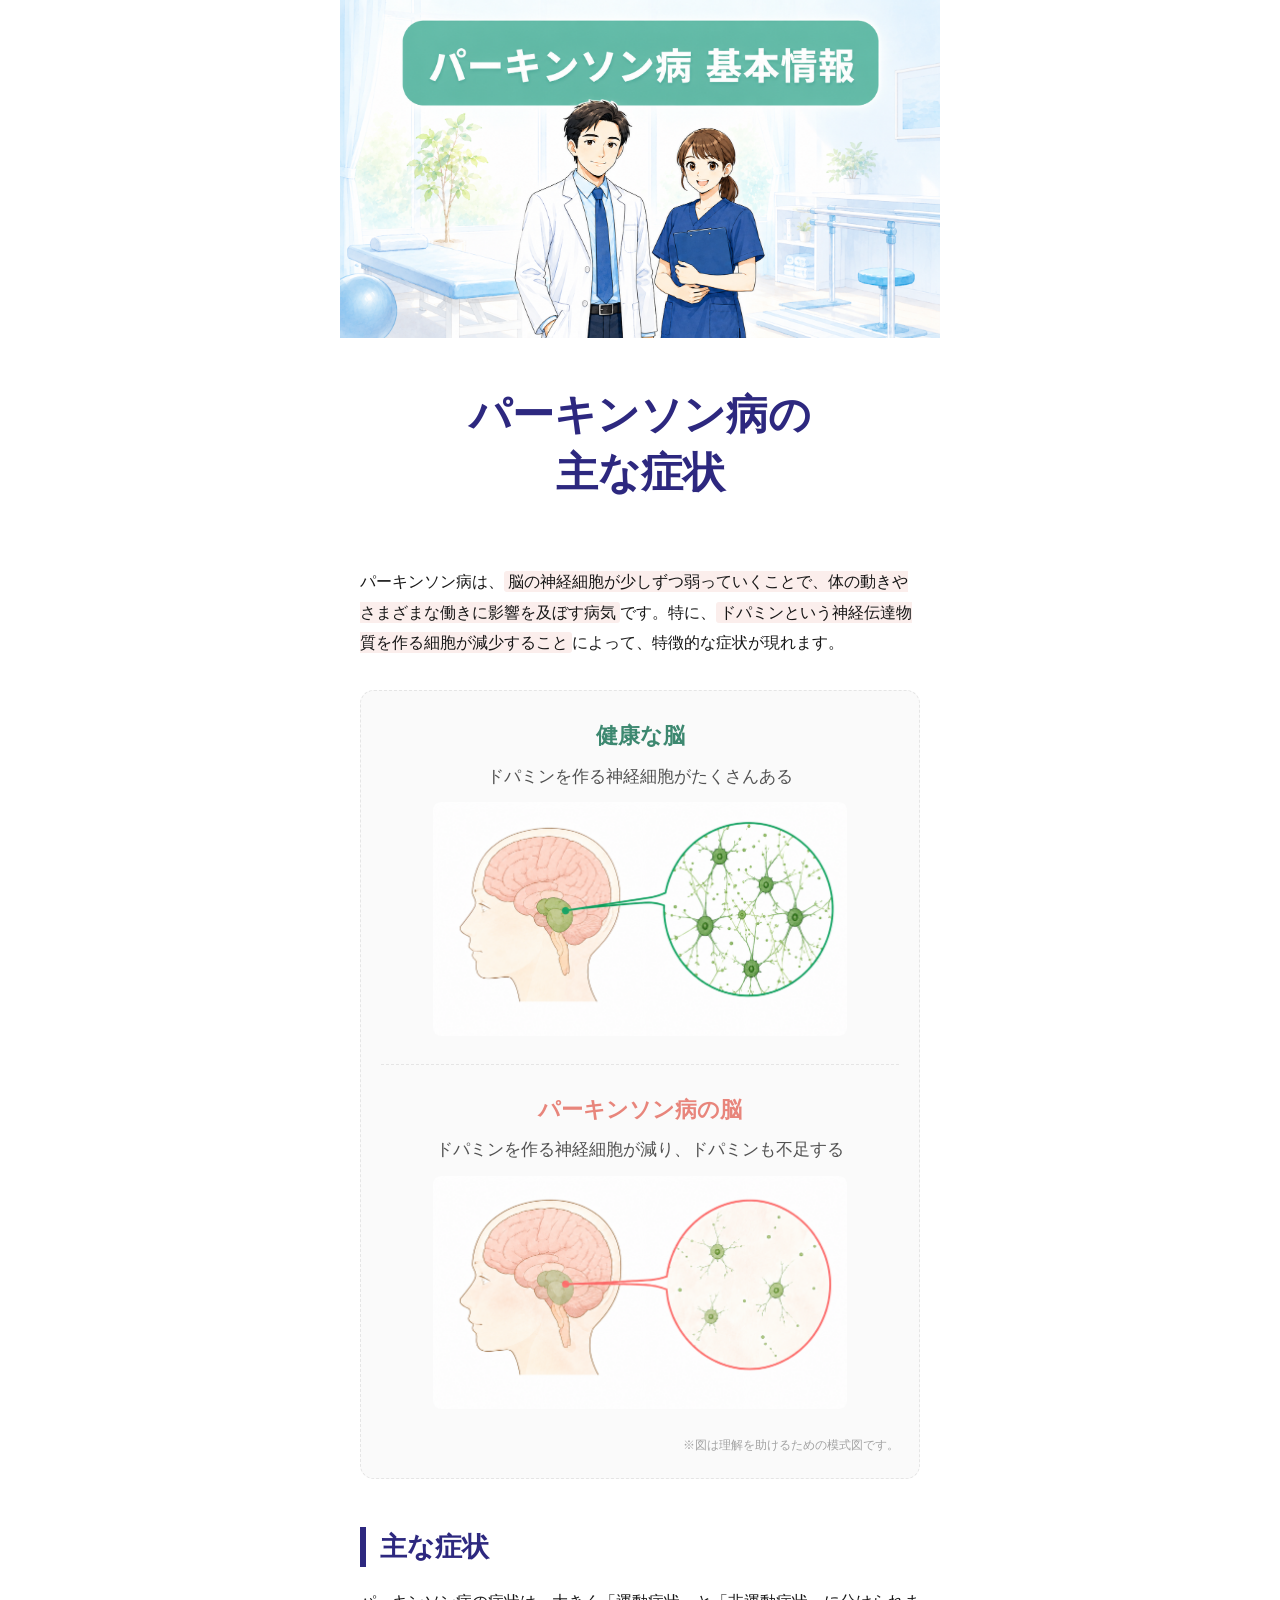
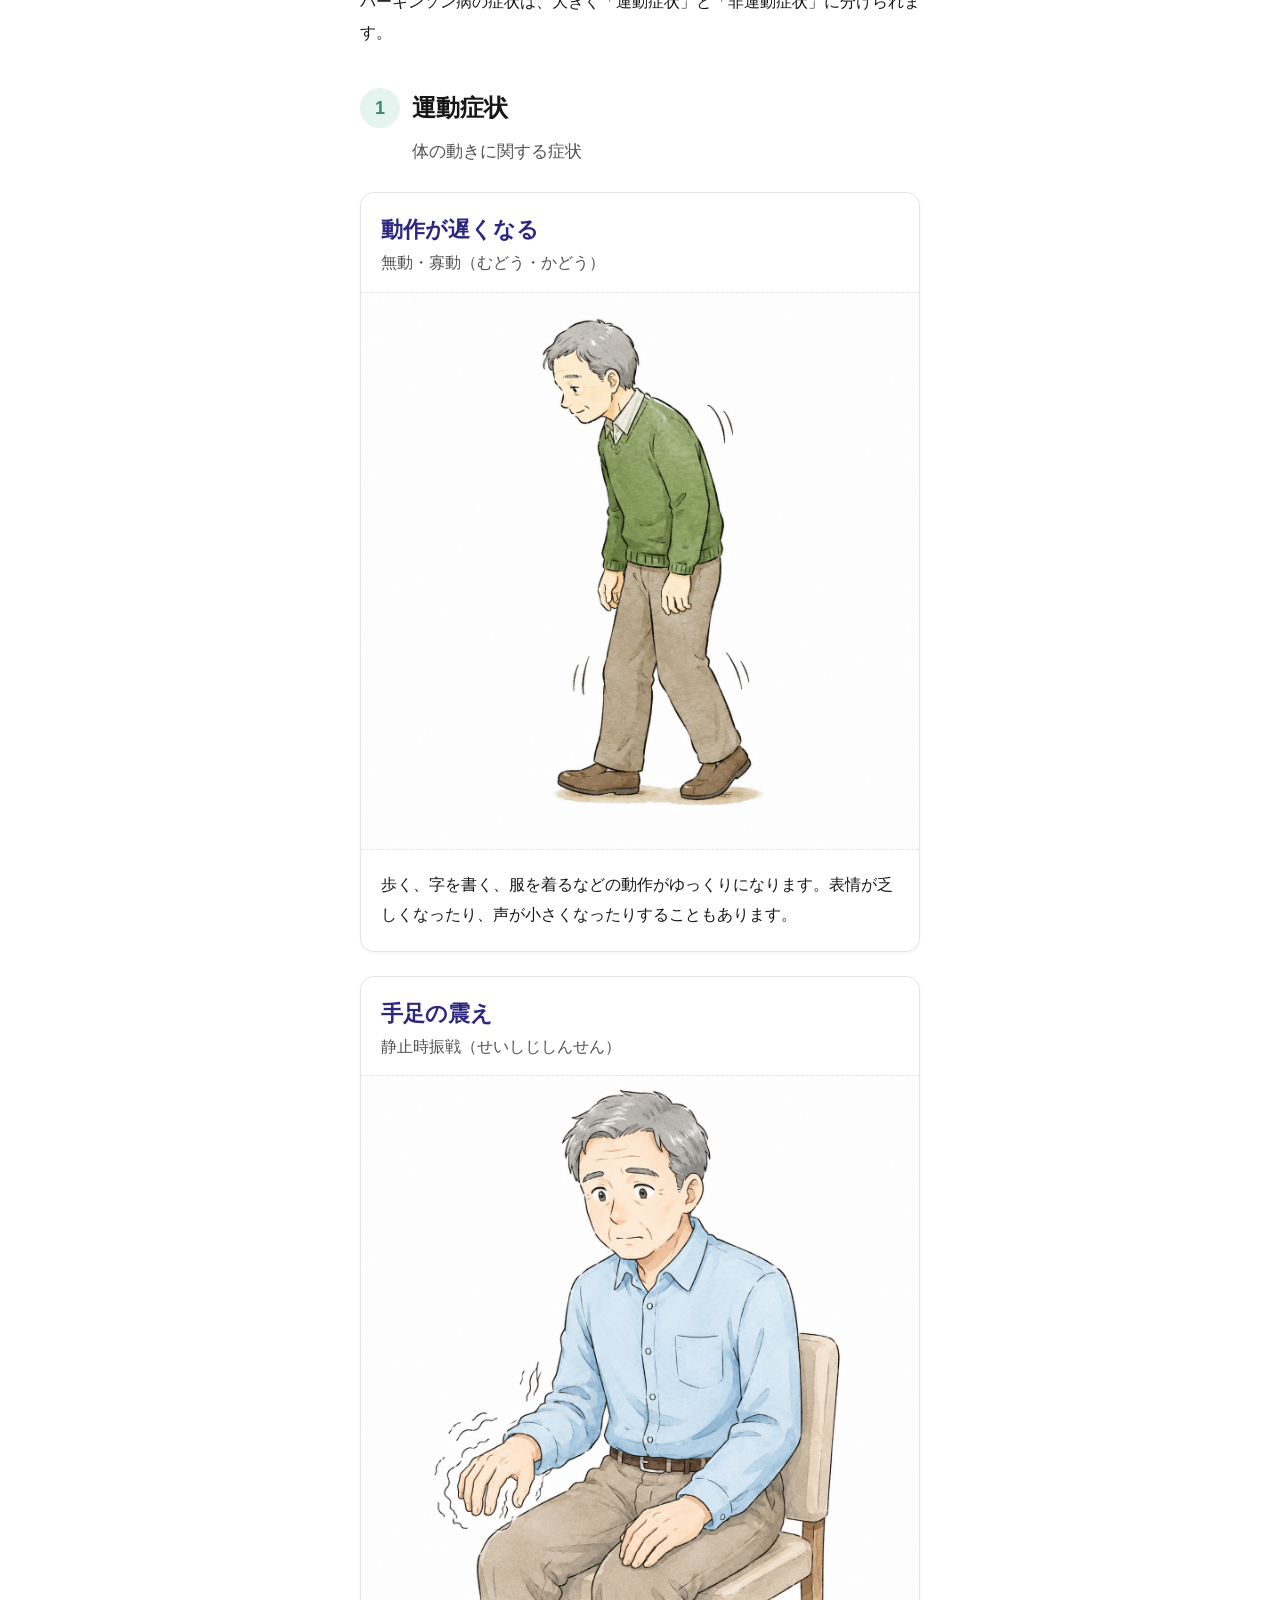
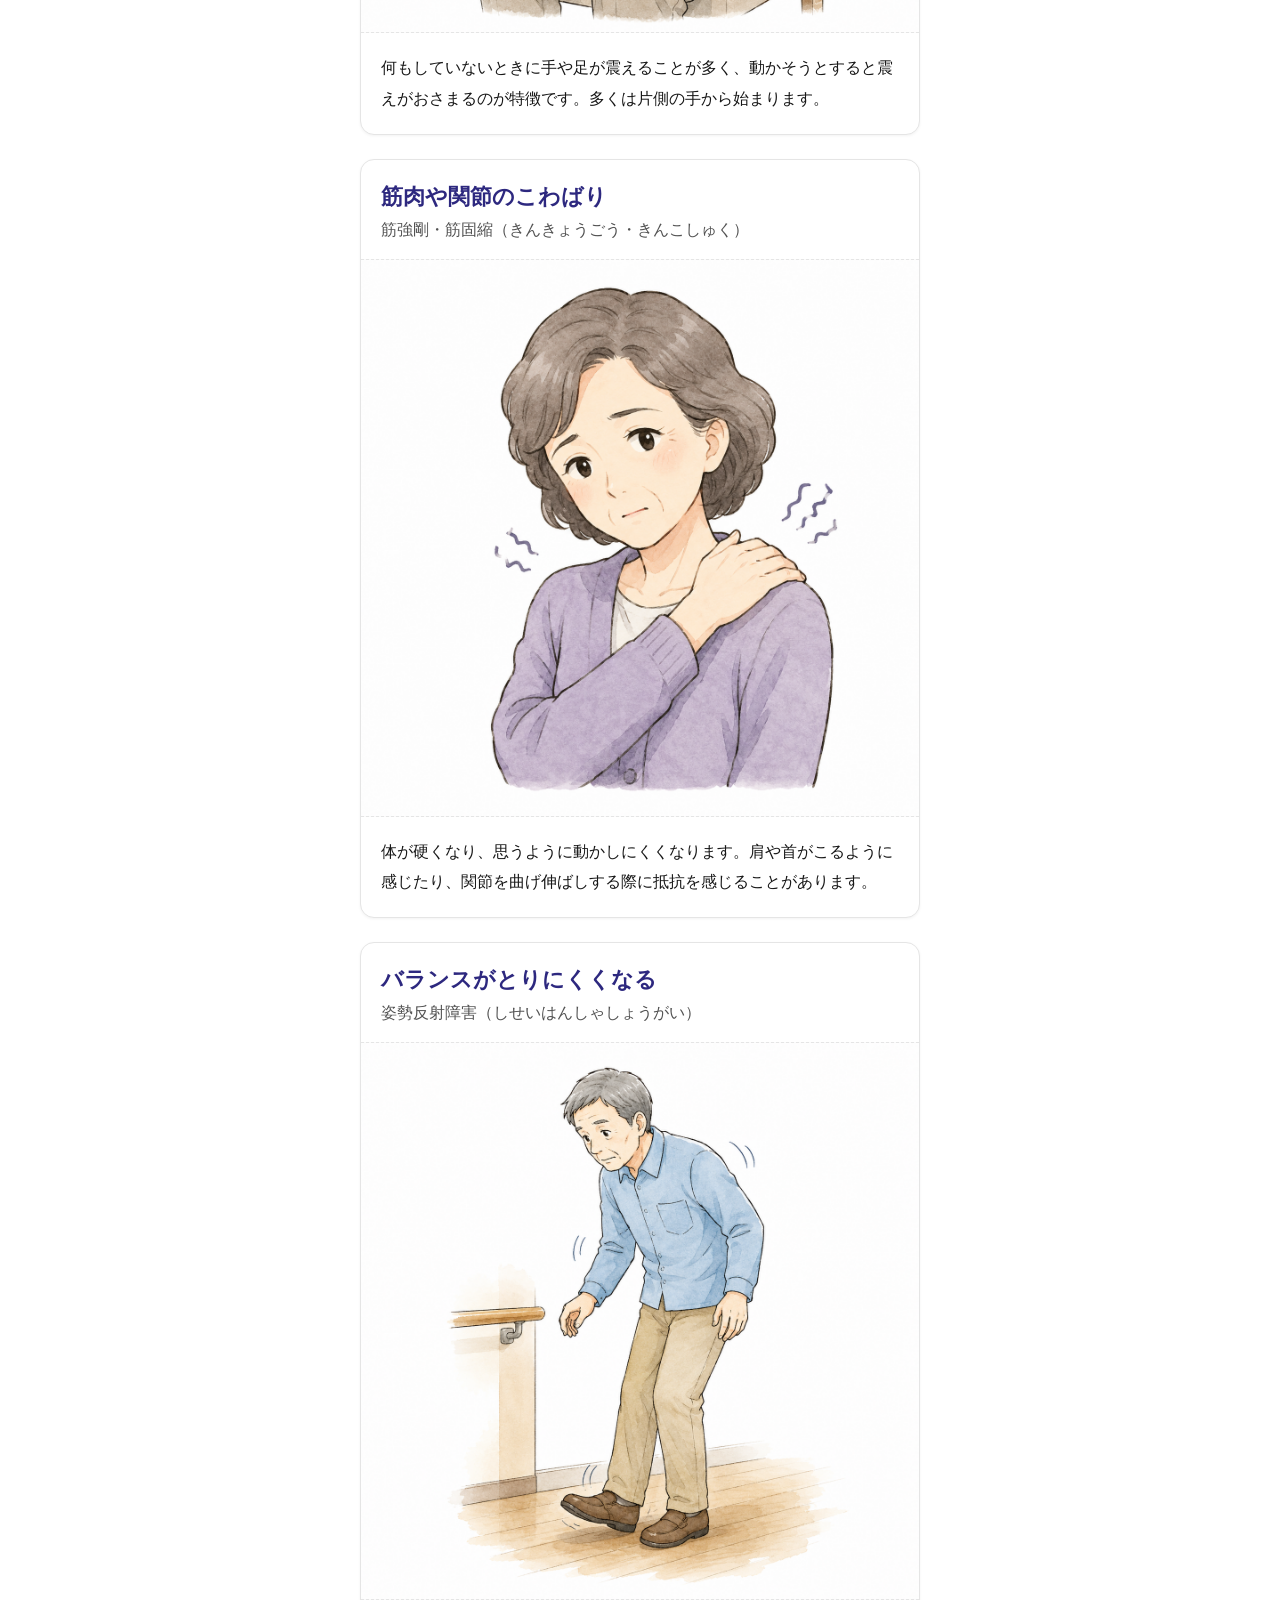
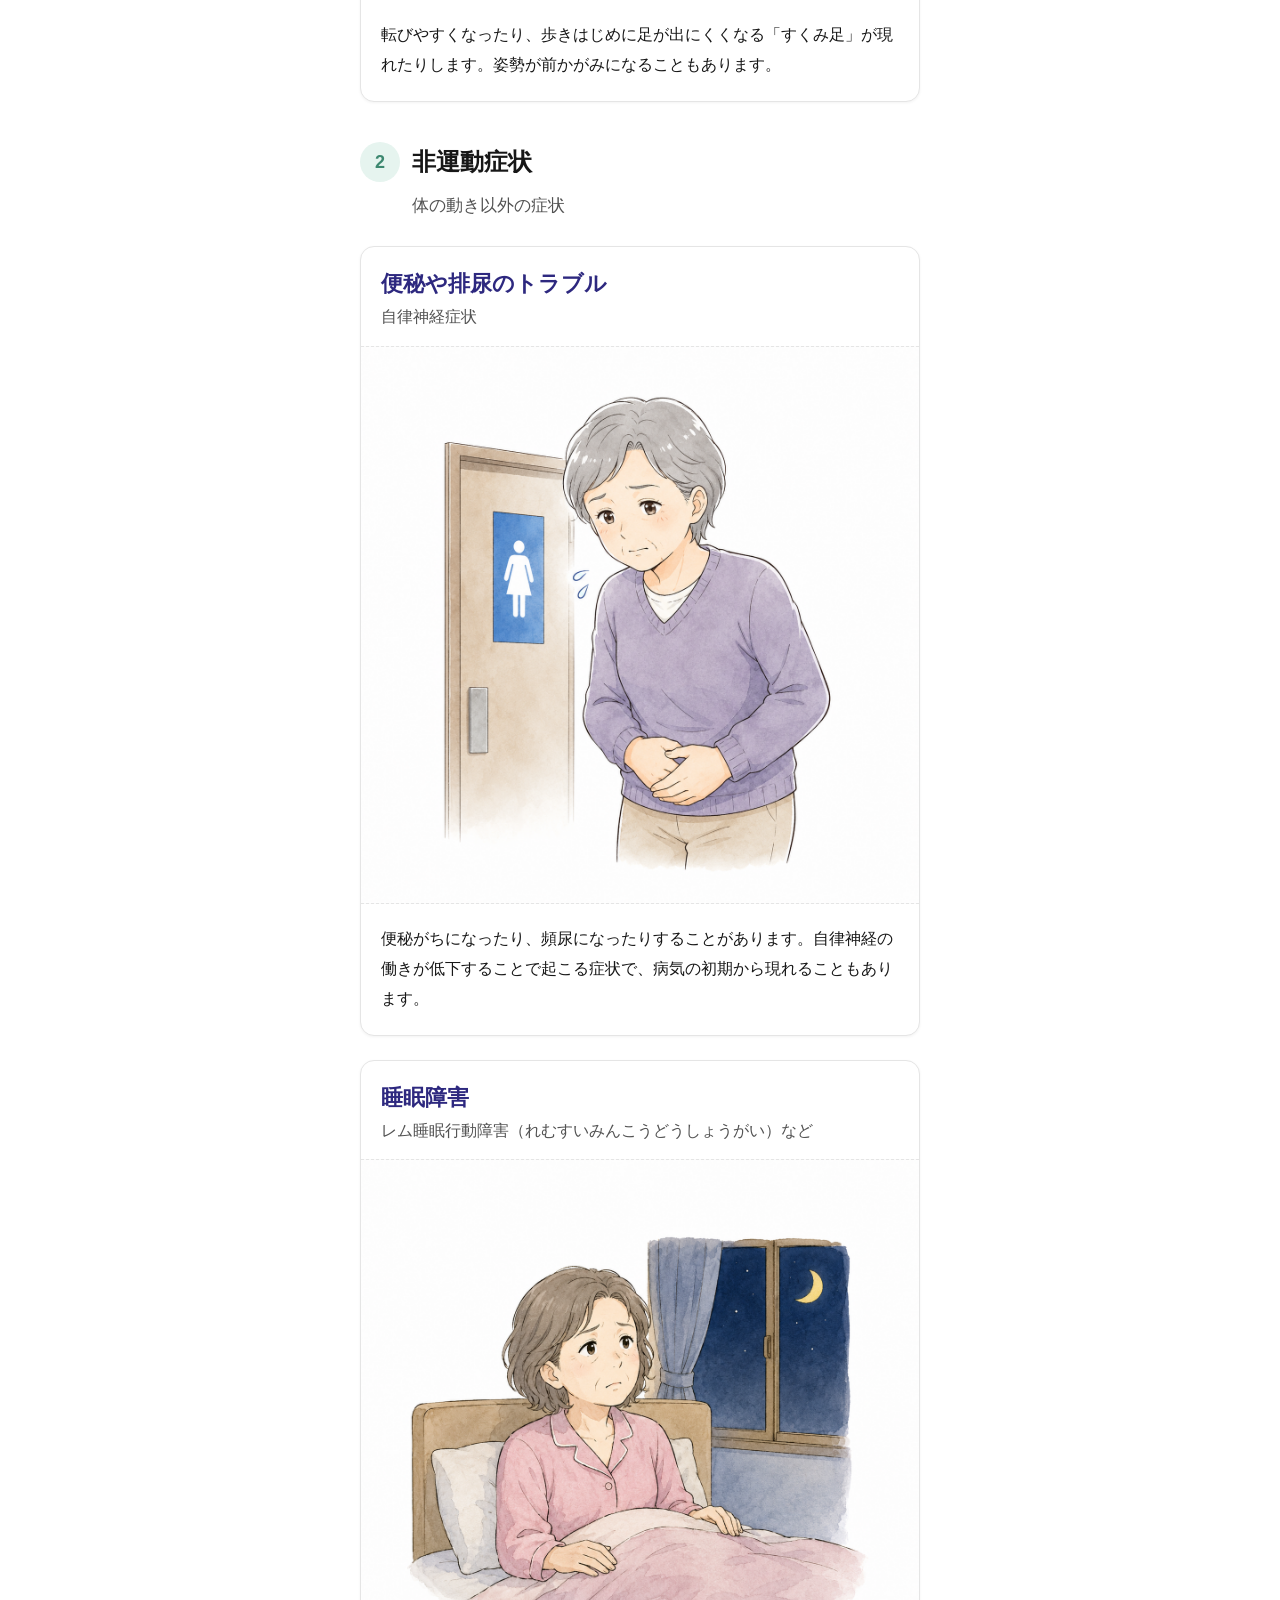
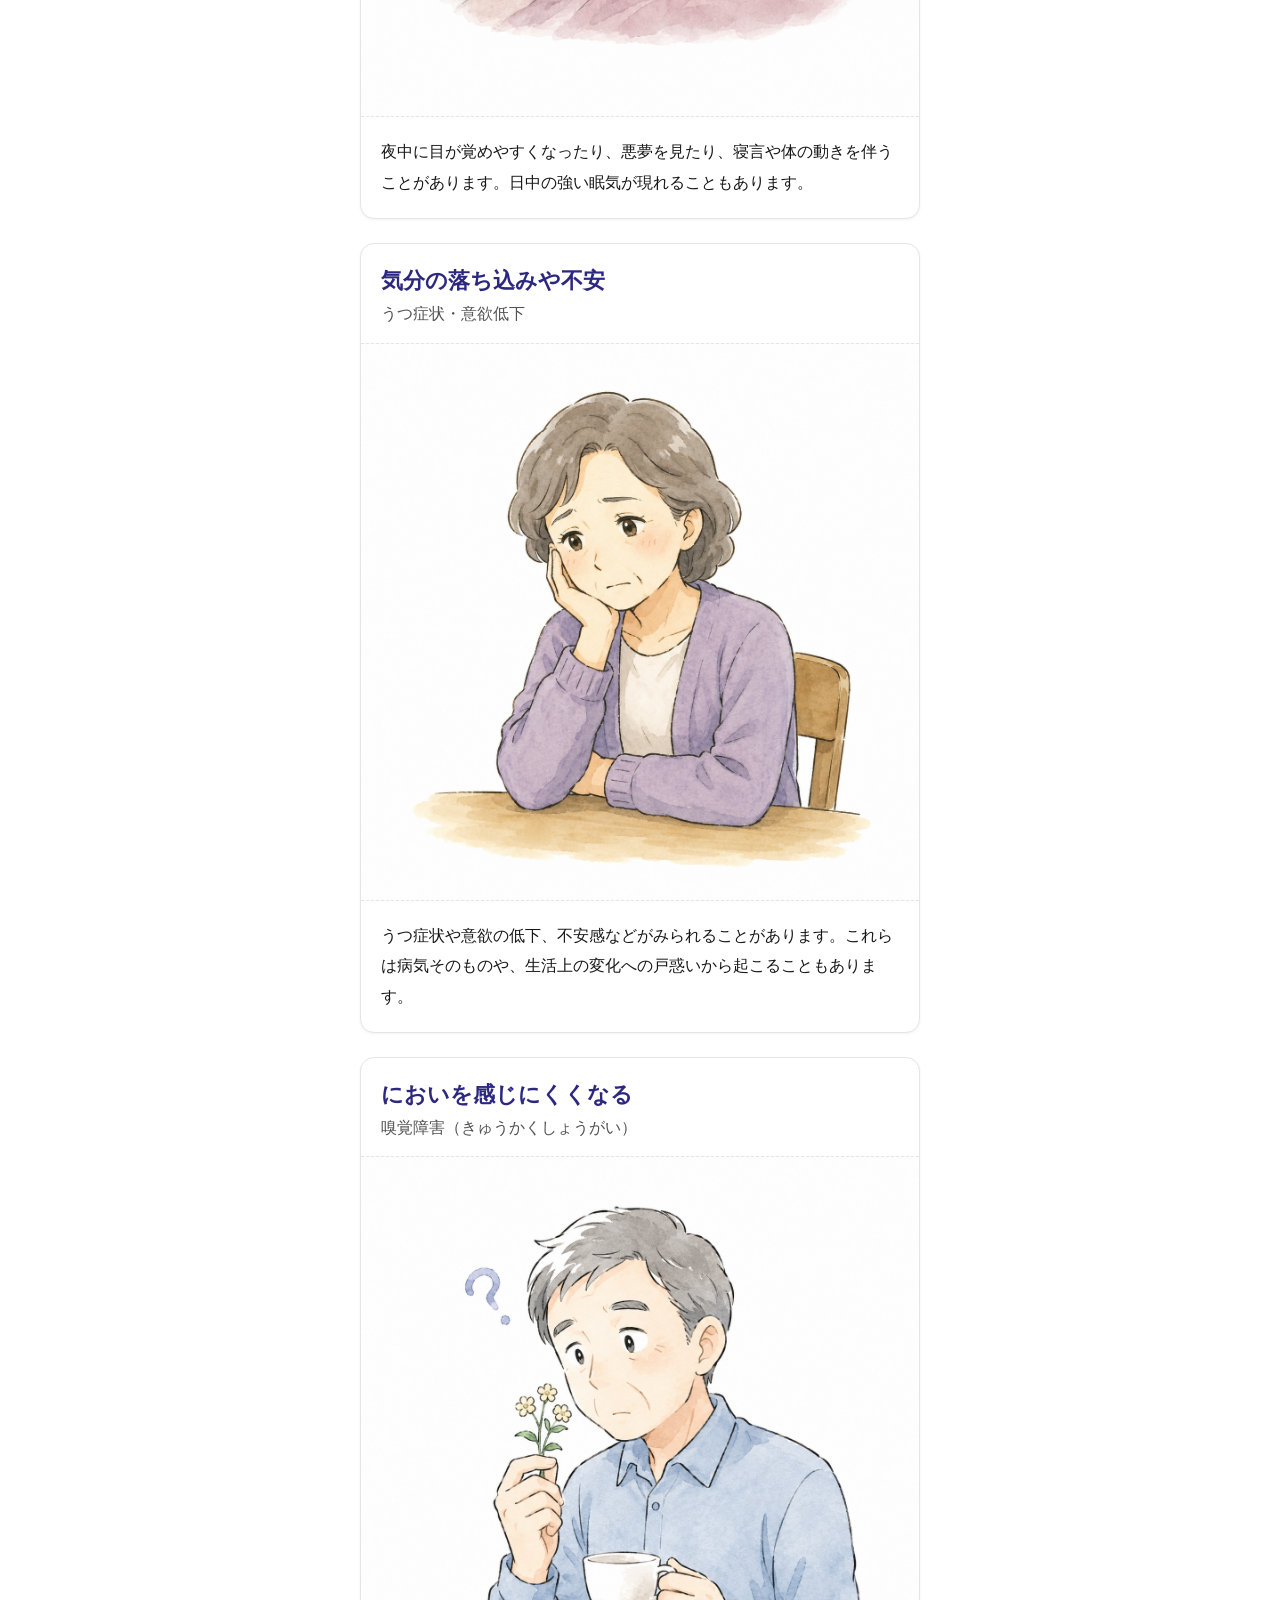
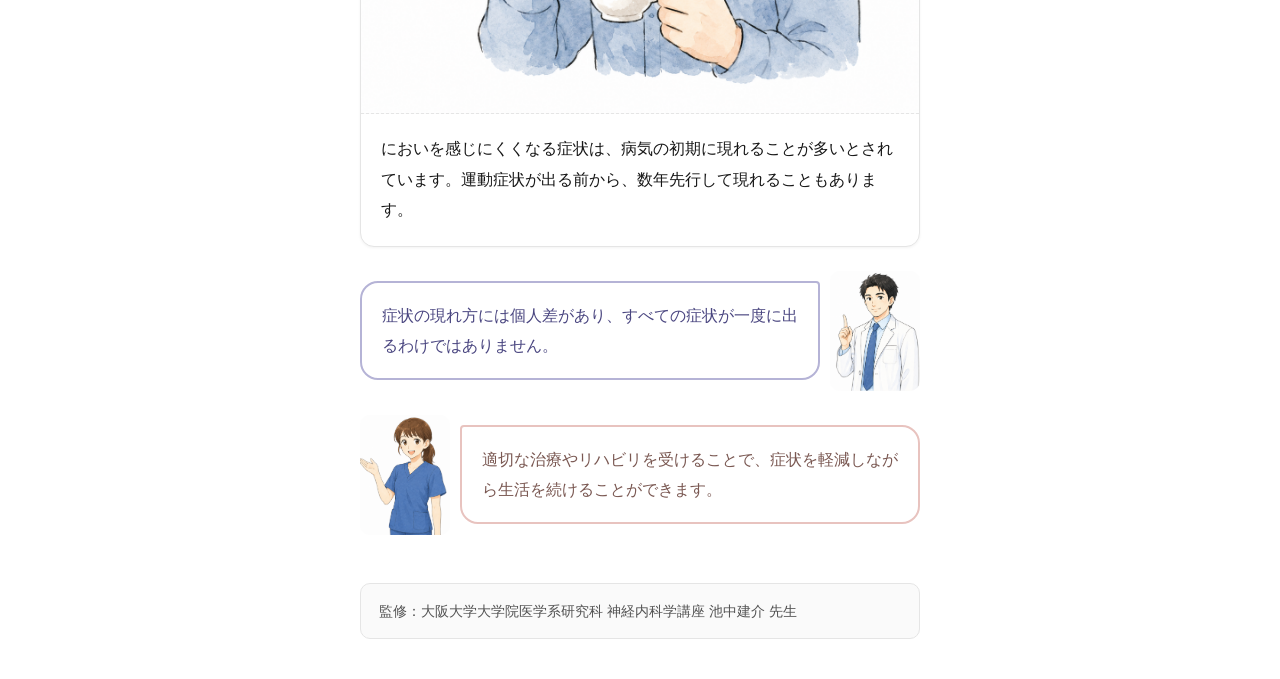
==== commit 43e8a6ff: "カテゴリ①全4記事のヒーロー画像を元に戻す Co-Authored-By: Claude Opus 4.6 <noreply@anthropic.com>" ====
--- a/index.html
+++ b/index.html
@@ -12,7 +12,7 @@
     <!-- ① ヒーローエリア（画像） -->
     <header>
       <div class="hero-image">
-        <img src="images/hero_parkinson.png" alt="パーキンソン病の主な症状 — ハルカ(理学療法士)と先生(専門医)が解説します">
+        <img src="images/hero_title.png" alt="パーキンソン病の主な症状 — ハルカ(理学療法士)と先生(専門医)が解説します">
       </div>
     </header>
 
